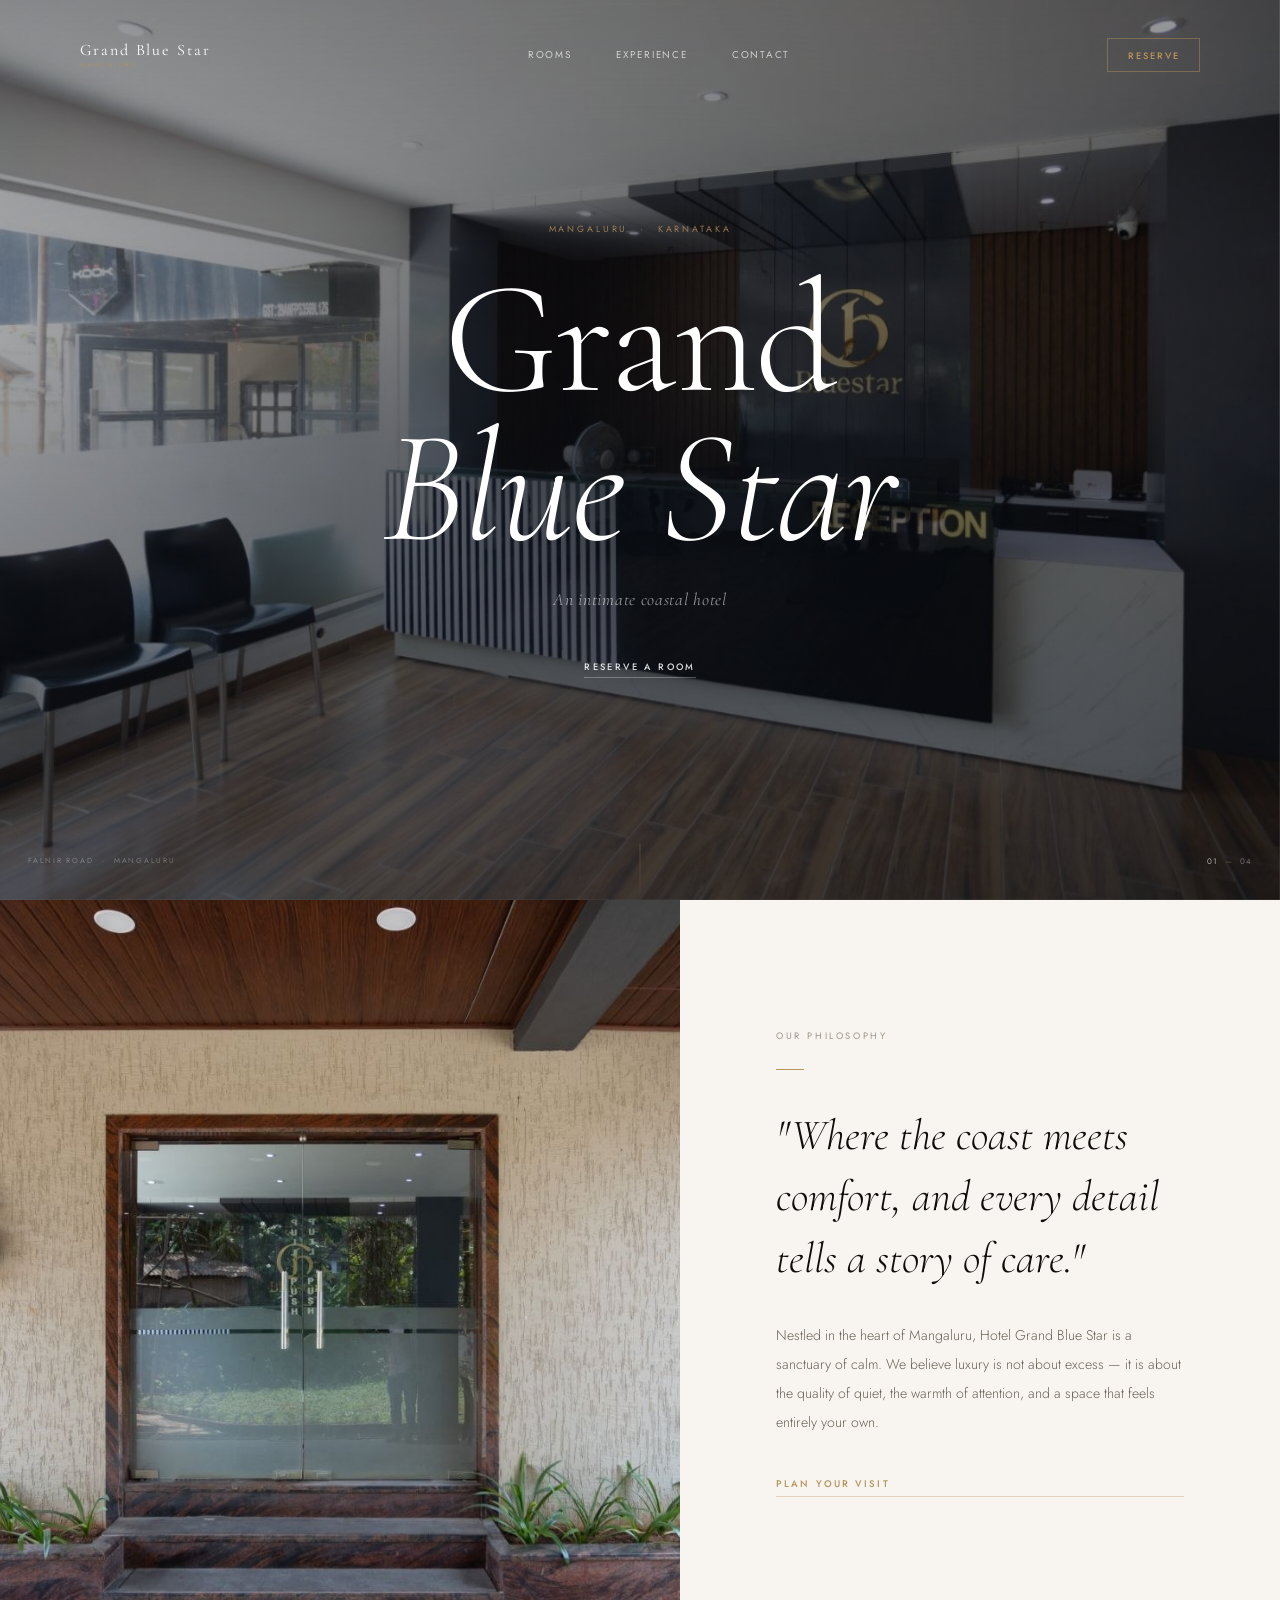
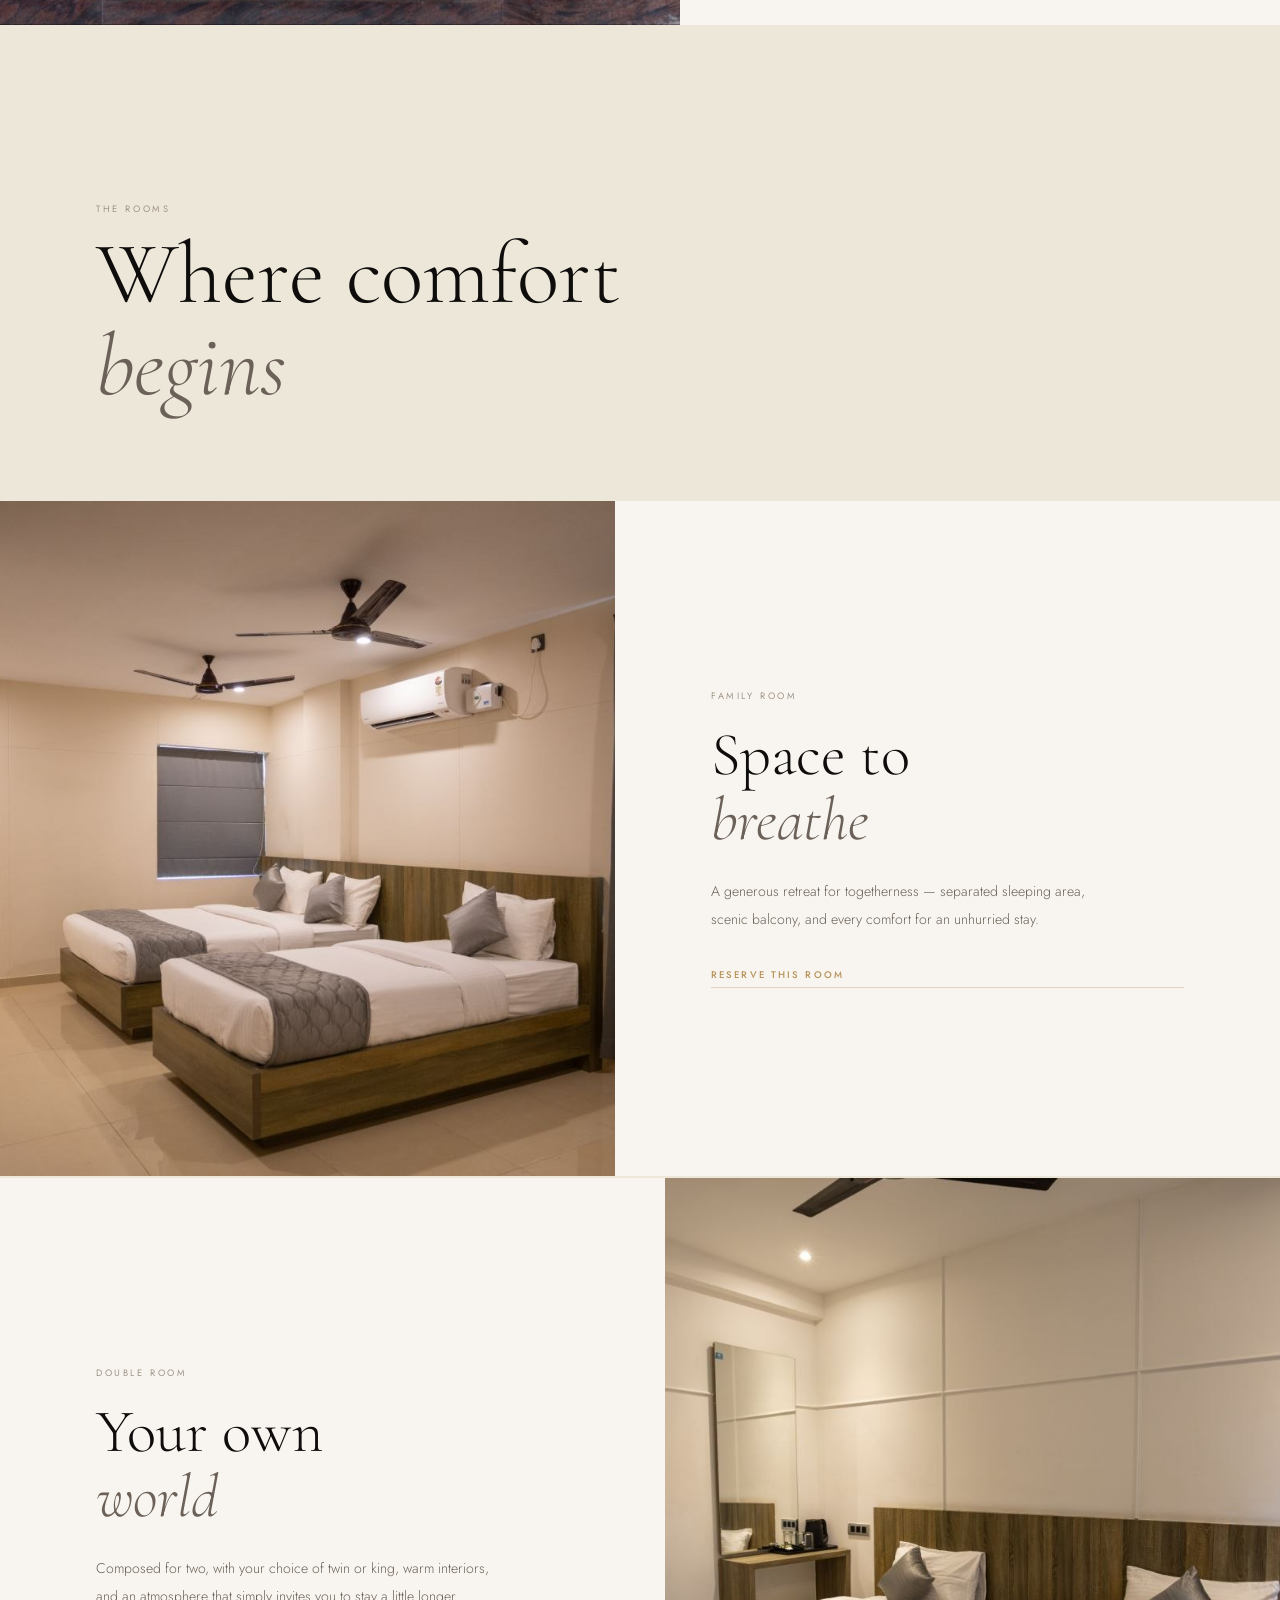
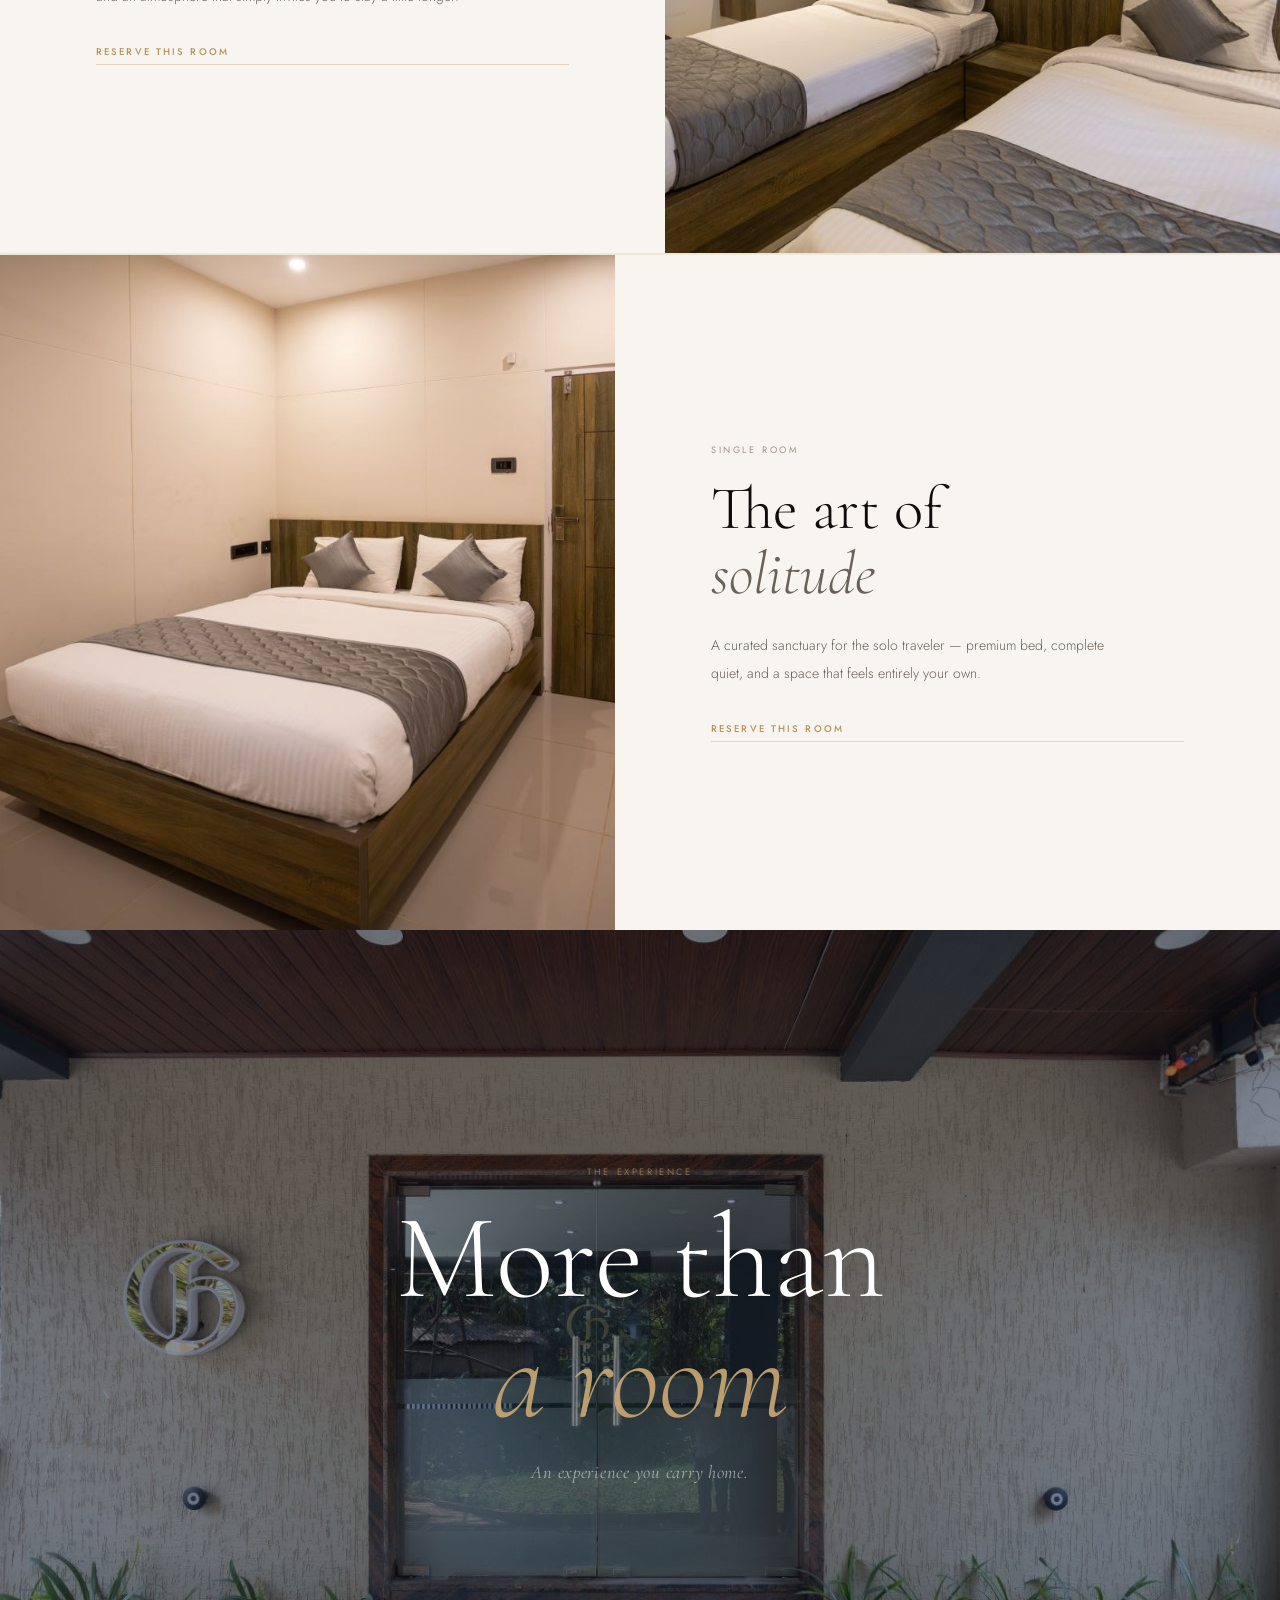
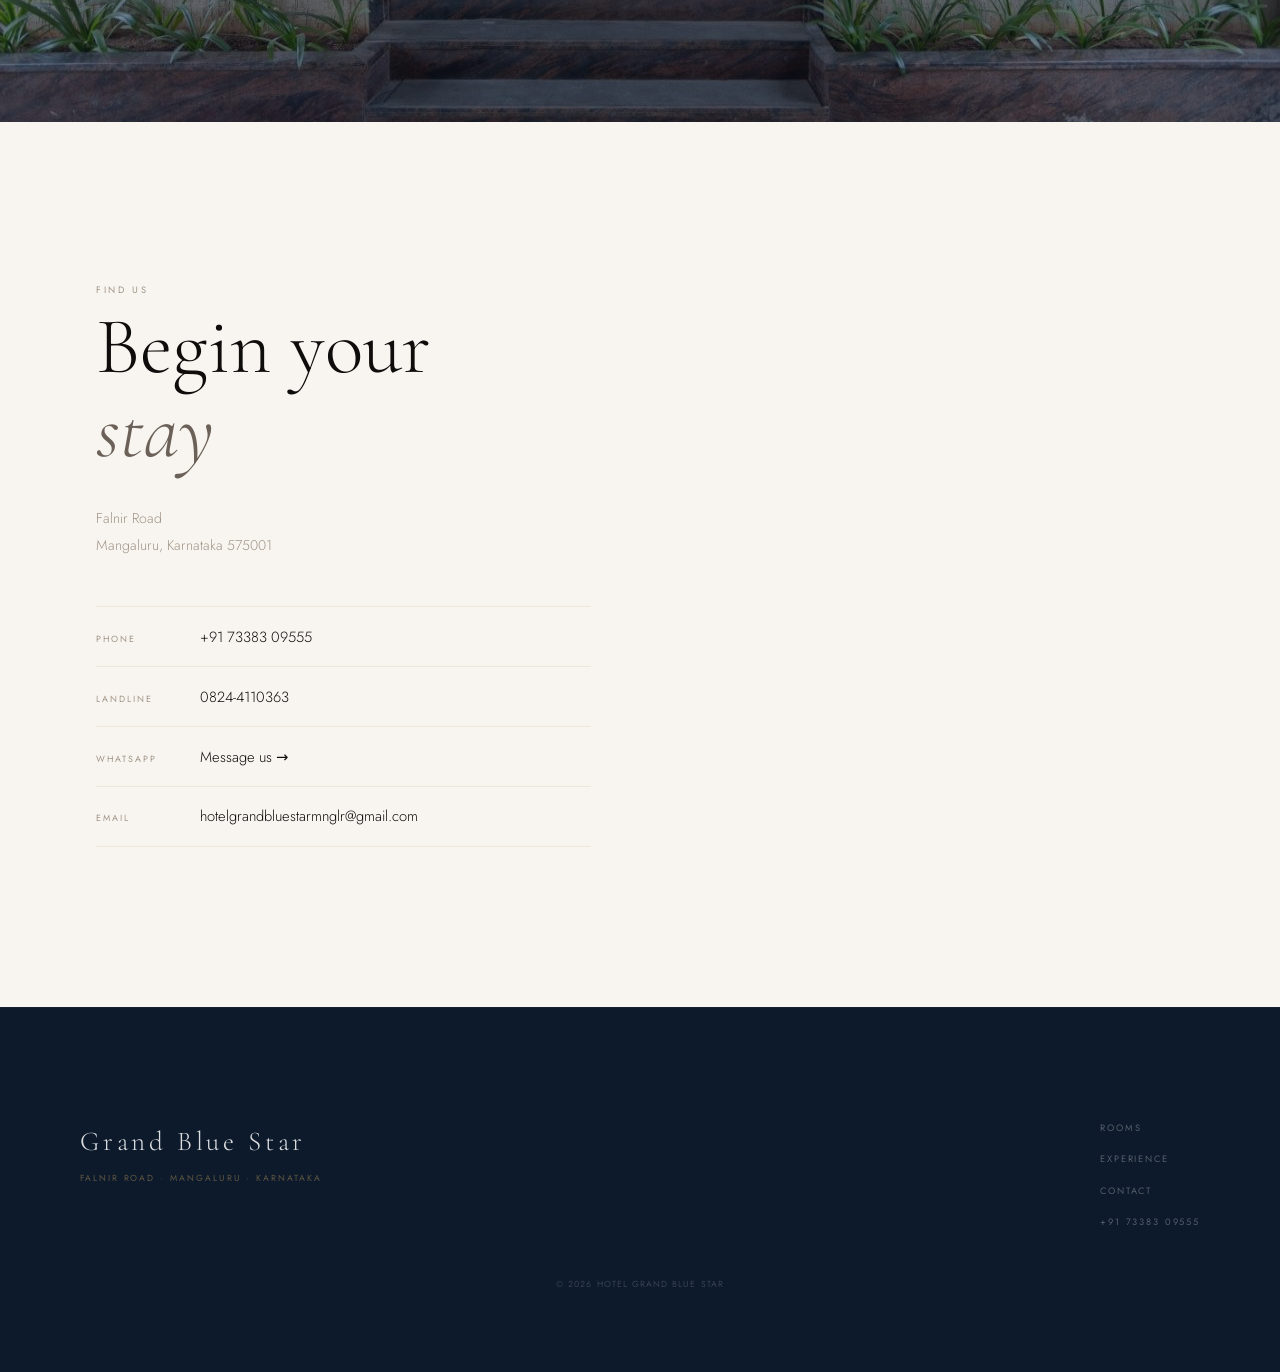
==== index.html @ 0dae2e29 "Launch: Hotel Grand Blue Star luxury redesign Complete mobile-first premium boutique hotel website. " ====
<!DOCTYPE html>
<html lang="en">
<head>
  <meta charset="UTF-8">
  <meta name="viewport" content="width=device-width, initial-scale=1.0">
  <title>Hotel Grand Blue Star — Mangaluru</title>
  <meta name="description" content="An intimate boutique hotel on Falnir Road, Mangaluru. Premium rooms, warm hospitality, and a calm coastal atmosphere.">
  <meta name="theme-color" content="#0D1B2A">

  <link rel="preconnect" href="https://fonts.googleapis.com">
  <link rel="preconnect" href="https://fonts.gstatic.com" crossorigin>
  <link href="https://fonts.googleapis.com/css2?family=Cormorant+Garamond:ital,wght@0,300;0,400;1,300;1,400&family=Jost:wght@300;400;500&display=swap" rel="stylesheet">

  <link rel="icon" href="data:image/svg+xml,<svg xmlns='http://www.w3.org/2000/svg' viewBox='0 0 100 100'><rect width='100' height='100' rx='14' fill='%230D1B2A'/><text y='73' x='17' fill='%23B8935A' font-family='Georgia,serif' font-size='70' font-weight='300'>G</text></svg>">

  <script type="application/ld+json">
  {"@context":"https://schema.org","@type":"Hotel","name":"Hotel Grand Blue Star","description":"An intimate boutique hotel in Mangaluru offering premium rooms and warm coastal hospitality.","address":{"@type":"PostalAddress","streetAddress":"Falnir Road","addressLocality":"Mangaluru","addressRegion":"Karnataka","postalCode":"575001","addressCountry":"IN"},"telephone":"+91 73383 09555","email":"hotelgrandbluestarmnglr@gmail.com","starRating":{"@type":"Rating","ratingValue":"5"}}
  </script>

  <link rel="stylesheet" href="styles.css">
</head>

<body>

  <!-- ─── NAVIGATION ─── -->
  <header class="nav" id="nav">
    <div class="nav-wrap">
      <a href="#" class="nav-brand">
        <span class="nav-name">Grand Blue Star</span>
        <span class="nav-location">Mangaluru</span>
      </a>

      <nav class="nav-links" aria-label="Site navigation">
        <a href="#rooms">Rooms</a>
        <a href="#experience">Experience</a>
        <a href="#contact">Contact</a>
      </nav>

      <a href="tel:+917338309555" class="nav-reserve">Reserve</a>
    </div>
  </header>


  <!-- ─── HERO ─── -->
  <section class="hero" id="hero" aria-label="Hotel Grand Blue Star — Mangaluru">

    <!-- Crossfading images -->
    <div class="hero-canvas" aria-hidden="true">
      <img class="hslide hslide--active" src="images/Hotel_Grand_Blue_Star.jpg"
           alt="" fetchpriority="high">
      <img class="hslide" src="images/photo_2026-04-14_21-41-41.jpg" alt="">
      <img class="hslide" src="images/photo_2026-04-14_21-42-18.jpg" alt="">
      <img class="hslide" src="images/photo_2026-04-14_21-43-16.jpg" alt="">
      <div class="hero-veil"></div>
    </div>

    <!-- Centered content -->
    <div class="hero-body">
      <p class="hero-place">Mangaluru &nbsp;·&nbsp; Karnataka</p>
      <h1 class="hero-title">Grand<br><em>Blue Star</em></h1>
      <p class="hero-line">An intimate coastal hotel</p>
      <a href="tel:+917338309555" class="text-link hero-cta">Reserve a Room</a>
    </div>

    <!-- Slide counter + location caption -->
    <div class="hero-foot" aria-hidden="true">
      <span class="hero-address">Falnir Road &nbsp;·&nbsp; Mangaluru</span>
      <div class="hero-count">
        <span class="hero-count-n">01</span>
        <span class="hero-count-sep">—</span>
        <span class="hero-count-total">04</span>
      </div>
    </div>

    <!-- Scroll thread -->
    <div class="hero-thread" aria-hidden="true"></div>

  </section>


  <!-- ─── STORY ─── -->
  <section class="story" id="story" aria-label="Our philosophy">
    <div class="story-wrap">

      <figure class="story-visual">
        <img src="images/photo_2026-04-14_21-42-31.jpg"
             alt="Interior of Hotel Grand Blue Star, Mangaluru"
             loading="lazy">
      </figure>

      <div class="story-text reveal">
        <span class="label">Our Philosophy</span>
        <div class="gold-thread"></div>
        <blockquote class="story-quote">
          "Where the coast meets comfort, and every detail tells a story of care."
        </blockquote>
        <p class="story-body">
          Nestled in the heart of Mangaluru, Hotel Grand Blue Star is a sanctuary of calm. We believe luxury is not about excess — it is about the quality of quiet, the warmth of attention, and a space that feels entirely your own.
        </p>
        <a href="#contact" class="text-link">Plan your visit</a>
      </div>

    </div>
  </section>


  <!-- ─── ROOMS ─── -->
  <section class="rooms" id="rooms" aria-label="Our rooms">

    <header class="rooms-header reveal">
      <span class="label">The Rooms</span>
      <h2 class="rooms-title">Where comfort<br><em>begins</em></h2>
    </header>

    <!-- Family Room -->
    <div class="room">
      <figure class="room-visual">
        <img src="images/photo_2026-04-14_21-41-41.jpg"
             alt="Family Room — Hotel Grand Blue Star"
             loading="lazy">
      </figure>
      <div class="room-text reveal">
        <span class="label">Family Room</span>
        <h3 class="room-title">Space to<br><em>breathe</em></h3>
        <p class="room-body">A generous retreat for togetherness — separated sleeping area, scenic balcony, and every comfort for an unhurried stay.</p>
        <a href="tel:+917338309555" class="text-link">Reserve this room</a>
      </div>
    </div>

    <!-- Double Room -->
    <div class="room room--flip">
      <figure class="room-visual">
        <img src="images/photo_2026-04-14_21-42-18.jpg"
             alt="Double Room — Hotel Grand Blue Star"
             loading="lazy">
      </figure>
      <div class="room-text reveal">
        <span class="label">Double Room</span>
        <h3 class="room-title">Your own<br><em>world</em></h3>
        <p class="room-body">Composed for two, with your choice of twin or king, warm interiors, and an atmosphere that simply invites you to stay a little longer.</p>
        <a href="tel:+917338309555" class="text-link">Reserve this room</a>
      </div>
    </div>

    <!-- Single Room -->
    <div class="room">
      <figure class="room-visual">
        <img src="images/photo_2026-04-14_21-43-16.jpg"
             alt="Single Room — Hotel Grand Blue Star"
             loading="lazy">
      </figure>
      <div class="room-text reveal">
        <span class="label">Single Room</span>
        <h3 class="room-title">The art of<br><em>solitude</em></h3>
        <p class="room-body">A curated sanctuary for the solo traveler — premium bed, complete quiet, and a space that feels entirely your own.</p>
        <a href="tel:+917338309555" class="text-link">Reserve this room</a>
      </div>
    </div>

  </section>


  <!-- ─── EXPERIENCE ─── -->
  <section class="exp" id="experience" aria-label="The hotel experience">

    <div class="exp-media" aria-hidden="true">
      <video autoplay muted loop playsinline
             poster="images/photo_2026-04-14_21-42-31.jpg">
        <source src="videos/reel-1.mp4" type="video/mp4">
      </video>
      <div class="exp-veil"></div>
    </div>

    <div class="exp-body reveal">
      <span class="label" style="color:rgba(184,147,90,.65)">The Experience</span>
      <h2 class="exp-title">More than<br><em>a room</em></h2>
      <p class="exp-line">An experience you carry home.</p>
    </div>

  </section>


  <!-- ─── CONTACT ─── -->
  <section class="contact" id="contact" aria-label="Contact and location">
    <div class="contact-wrap">

      <div class="contact-info reveal">
        <span class="label">Find Us</span>
        <h2 class="contact-title">Begin your<br><em>stay</em></h2>

        <address class="contact-address">
          Falnir Road<br>
          Mangaluru, Karnataka 575001
        </address>

        <dl class="contact-list">
          <div class="contact-row">
            <dt>Phone</dt>
            <dd><a href="tel:+917338309555">+91 73383 09555</a></dd>
          </div>
          <div class="contact-row">
            <dt>Landline</dt>
            <dd><a href="tel:08244110363">0824-4110363</a></dd>
          </div>
          <div class="contact-row">
            <dt>WhatsApp</dt>
            <dd><a href="https://wa.me/917338309555" target="_blank" rel="noopener">Message us &rarr;</a></dd>
          </div>
          <div class="contact-row">
            <dt>Email</dt>
            <dd><a href="mailto:hotelgrandbluestarmnglr@gmail.com">hotelgrandbluestarmnglr<wbr>@gmail.com</a></dd>
          </div>
        </dl>
      </div>

      <div class="contact-map">
        <iframe
          src="https://www.google.com/maps/embed?pb=!1m18!1m12!1m3!1d4841.753396598341!2d74.8436405750746!3d12.868484687437522!2m3!1f0!2f0!3f0!3m2!1i1024!2i768!4f13.1!3m3!1m2!1s0x3ba35b990c9e2a49%3A0x99ffa05e10da80b7!2sHOTEL%20GRAND%20BLUE%20STAR%20MANGALORE!5e1!3m2!1sen!2sin!4v1776251710278!5m2!1sen!2sin"
          width="100%" height="100%"
          style="border:0;" allowfullscreen="" loading="lazy"
          referrerpolicy="no-referrer-when-downgrade"
          title="Hotel Grand Blue Star, Falnir Road, Mangaluru">
        </iframe>
      </div>

    </div>
  </section>


  <!-- ─── FOOTER ─── -->
  <footer class="footer">
    <div class="footer-wrap">
      <div class="footer-brand">
        <span class="footer-name">Grand Blue Star</span>
        <span class="footer-sub">Falnir Road · Mangaluru · Karnataka</span>
      </div>
      <nav class="footer-nav" aria-label="Footer links">
        <a href="#rooms">Rooms</a>
        <a href="#experience">Experience</a>
        <a href="#contact">Contact</a>
        <a href="tel:+917338309555">+91 73383 09555</a>
      </nav>
      <p class="footer-copy">&copy; 2026 Hotel Grand Blue Star</p>
    </div>
  </footer>


  <script>
    /* ── Hero crossfade ── */
    const slides    = Array.from(document.querySelectorAll('.hslide'));
    const counter   = document.querySelector('.hero-count-n');
    let   idx       = 0;

    if (slides.length > 1) {
      setInterval(() => {
        slides[idx].classList.remove('hslide--active');
        idx = (idx + 1) % slides.length;
        slides[idx].classList.add('hslide--active');
        if (counter) counter.textContent = String(idx + 1).padStart(2, '0');
      }, 6000);
    }

    /* ── Nav — transparent over hero, solid after ── */
    const nav  = document.getElementById('nav');
    const hero = document.getElementById('hero');
    function checkNav() {
      const past = hero.getBoundingClientRect().bottom < 72;
      nav.classList.toggle('nav--solid', past);
    }
    window.addEventListener('scroll', checkNav, { passive: true });
    checkNav();

    /* ── Scroll reveal ── */
    const io = new IntersectionObserver(entries => {
      entries.forEach(e => {
        if (e.isIntersecting) { e.target.classList.add('revealed'); io.unobserve(e.target); }
      });
    }, { rootMargin: '0px 0px -10% 0px', threshold: 0.08 });
    document.querySelectorAll('.reveal').forEach(el => io.observe(el));

    /* ── Reduced motion ── */
    if (window.matchMedia('(prefers-reduced-motion: reduce)').matches) {
      document.querySelectorAll('.reveal').forEach(el => el.classList.add('revealed'));
      document.querySelectorAll('.hslide').forEach(el => el.style.transition = 'none');
    }
  </script>

</body>
</html>
---- styles.css ----
/* ═══════════════════════════════════════════════════════════════
   HOTEL GRAND BLUE STAR  —  v2 Complete Redesign
   Mobile-First · Editorial · Premium · Minimal
   ═══════════════════════════════════════════════════════════════ */

/* ── TOKENS ─────────────────────────────────────────────────── */
:root {
  --ink:    #0E0D0C;      /* primary text — near black */
  --paper:  #F8F5F0;      /* main background — warm white */
  --linen:  #EDE7DA;      /* section alternation */
  --gold:   #B8935A;      /* accent — sophisticated, muted */
  --stone:  #6B6158;      /* secondary text */
  --fog:    #A09488;      /* tertiary / captions */
  --dark:   #0C1A2B;      /* dark sections / footer */

  --serif:  'Cormorant Garamond', Georgia, serif;
  --sans:   'Jost', system-ui, sans-serif;

  --spring: cubic-bezier(0.16, 1, 0.3, 1);
  --smooth: cubic-bezier(0.25, 0.46, 0.45, 0.94);
}

/* ── RESET ──────────────────────────────────────────────────── */
*, *::before, *::after { margin: 0; padding: 0; box-sizing: border-box; }

html {
  scroll-behavior: smooth;
  font-size: 16px;
  -webkit-text-size-adjust: 100%;
  overflow-x: hidden;
}

body {
  font-family: var(--sans);
  background: var(--paper);
  color: var(--ink);
  line-height: 1.65;
  -webkit-font-smoothing: antialiased;
  -moz-osx-font-smoothing: grayscale;
  overflow-x: hidden;
}

img { display: block; max-width: 100%; object-fit: cover; }
a   { text-decoration: none; color: inherit; cursor: pointer; }

/* ── GLOBAL TYPOGRAPHY ──────────────────────────────────────── */

/* Eyebrow / label */
.label {
  font-family: var(--sans);
  font-size: 0.58rem;
  font-weight: 400;
  letter-spacing: 0.28em;
  text-transform: uppercase;
  color: var(--fog);
  display: block;
}

/* Text link — the ONE button style */
.text-link {
  display: inline-block;
  font-family: var(--sans);
  font-size: 0.6rem;
  font-weight: 500;
  letter-spacing: 0.22em;
  text-transform: uppercase;
  color: var(--gold);
  border-bottom: 1px solid rgba(184,147,90,0.35);
  padding-bottom: 0.2rem;
  transition: letter-spacing 0.35s var(--smooth), border-color 0.3s;
}
.text-link:hover {
  letter-spacing: 0.3em;
  border-color: var(--gold);
  color: var(--gold);
}

/* Gold thread divider */
.gold-thread {
  width: 28px;
  height: 1px;
  background: var(--gold);
  margin: 1.6rem 0 2.2rem;
}

/* ── NAVIGATION ─────────────────────────────────────────────── */
.nav {
  position: fixed;
  top: 0; left: 0; right: 0;
  z-index: 200;
  padding: 1.5rem 1.75rem;
  transition: background 0.55s var(--smooth),
              padding    0.55s var(--smooth),
              box-shadow 0.55s;
}

.nav-wrap {
  max-width: 1500px;
  margin: 0 auto;
  display: flex;
  align-items: center;
  justify-content: space-between;
  gap: 1.5rem;
}

/* Logo */
.nav-brand {
  display: flex;
  flex-direction: column;
  line-height: 1;
  gap: 0.22rem;
}

.nav-name {
  font-family: var(--serif);
  font-size: 1rem;
  font-weight: 400;
  letter-spacing: 0.12em;
  color: #fff;
  transition: color 0.5s;
}

.nav-location {
  font-family: var(--sans);
  font-size: 0.42rem;
  letter-spacing: 0.32em;
  text-transform: uppercase;
  color: rgba(184,147,90,0.65);
  display: none;
}

/* Desktop links */
.nav-links {
  display: none;
  gap: 2.75rem;
  align-items: center;
}

.nav-links a {
  font-family: var(--sans);
  font-size: 0.62rem;
  letter-spacing: 0.18em;
  text-transform: uppercase;
  color: rgba(255,255,255,0.68);
  transition: color 0.3s;
}
.nav-links a:hover { color: var(--gold); }

/* Reserve button */
.nav-reserve {
  font-family: var(--sans);
  font-size: 0.58rem;
  font-weight: 500;
  letter-spacing: 0.22em;
  text-transform: uppercase;
  color: var(--gold);
  border: 1px solid rgba(184,147,90,0.45);
  padding: 0.52rem 1.2rem;
  transition: background 0.3s, border-color 0.3s, color 0.3s;
  white-space: nowrap;
  flex-shrink: 0;
}
.nav-reserve:hover {
  background: var(--gold);
  border-color: var(--gold);
  color: var(--dark);
}

/* ── Scrolled state ── */
.nav--solid {
  background: rgba(248, 245, 240, 0.97);
  backdrop-filter: blur(22px);
  -webkit-backdrop-filter: blur(22px);
  padding: 0.95rem 1.75rem;
  box-shadow: 0 1px 0 rgba(0,0,0,0.06);
}
.nav--solid .nav-name     { color: var(--ink); }
.nav--solid .nav-location { display: block; }
.nav--solid .nav-links a  { color: var(--stone); }
.nav--solid .nav-links a:hover { color: var(--gold); }

/* ── HERO ───────────────────────────────────────────────────── */
.hero {
  position: relative;
  height: 100svh;
  min-height: 640px;
  overflow: hidden;
  display: flex;
  align-items: center;
  justify-content: center;
}

/* Image canvas */
.hero-canvas {
  position: absolute;
  inset: 0;
  z-index: 0;
}

.hslide {
  position: absolute;
  inset: 0;
  width: 100%;
  height: 100%;
  object-fit: cover;
  object-position: center;
  opacity: 0;
  transition: opacity 2.2s ease;
  will-change: opacity;
}

.hslide--active { opacity: 1; }

/* Gradient veil — darkens center for readability */
.hero-veil {
  position: absolute;
  inset: 0;
  background:
    radial-gradient(ellipse at 50% 52%,
      rgba(10, 14, 20, 0.72) 0%,
      rgba(10, 14, 20, 0.38) 52%,
      rgba(10, 14, 20, 0.18) 100%),
    linear-gradient(
      to bottom,
      rgba(10, 14, 20, 0.28) 0%,
      rgba(10, 14, 20, 0.10) 35%,
      rgba(10, 14, 20, 0.55) 100%
    );
}

/* Hero content — center */
.hero-body {
  position: relative;
  z-index: 1;
  text-align: center;
  padding: 0 1.75rem;
  display: flex;
  flex-direction: column;
  align-items: center;
  gap: 0;
  animation: heroIn 1.3s var(--spring) 0.15s both;
}

@keyframes heroIn {
  from { opacity: 0; transform: translateY(22px); }
  to   { opacity: 1; transform: translateY(0); }
}

.hero-place {
  font-family: var(--sans);
  font-size: 0.56rem;
  letter-spacing: 0.32em;
  text-transform: uppercase;
  color: rgba(184,147,90,0.8);
  margin-bottom: 1.75rem;
}

.hero-title {
  font-family: var(--serif);
  font-size: clamp(4.5rem, 18vw, 10rem);
  font-weight: 300;
  color: #fff;
  line-height: 0.93;
  letter-spacing: -0.01em;
  margin-bottom: 1.4rem;
}

.hero-title em {
  font-style: italic;
  display: block;
}

.hero-line {
  font-family: var(--serif);
  font-style: italic;
  font-size: clamp(0.9rem, 2.4vw, 1.1rem);
  color: rgba(255,255,255,0.55);
  letter-spacing: 0.04em;
  margin-bottom: 2.8rem;
}

.hero-cta {
  color: rgba(255,255,255,0.85);
  border-bottom-color: rgba(255,255,255,0.28);
  font-size: 0.58rem;
  letter-spacing: 0.26em;
}
.hero-cta:hover {
  color: #fff;
  letter-spacing: 0.32em;
  border-bottom-color: rgba(255,255,255,0.7);
}

/* Hero footer: address + counter */
.hero-foot {
  position: absolute;
  bottom: 2rem;
  left: 0; right: 0;
  z-index: 1;
  display: flex;
  align-items: center;
  justify-content: space-between;
  padding: 0 1.75rem;
}

.hero-address {
  font-family: var(--sans);
  font-size: 0.46rem;
  letter-spacing: 0.26em;
  text-transform: uppercase;
  color: rgba(255,255,255,0.3);
}

.hero-count {
  display: flex;
  align-items: center;
  gap: 0.45rem;
  font-family: var(--sans);
  font-size: 0.5rem;
  letter-spacing: 0.12em;
  color: rgba(255,255,255,0.35);
}

.hero-count-n   { color: rgba(255,255,255,0.65); }
.hero-count-sep { color: rgba(184,147,90,0.5); }

/* Scroll thread — animated vertical line */
.hero-thread {
  position: absolute;
  bottom: 0;
  left: 50%;
  transform: translateX(-50%);
  z-index: 1;
  width: 1px;
  height: 56px;
  overflow: hidden;
}

.hero-thread::after {
  content: '';
  position: absolute;
  top: 0; left: 0;
  width: 100%;
  height: 100%;
  background: linear-gradient(to bottom, rgba(184,147,90,0.7), transparent);
  animation: threadDrip 2.5s ease-in-out infinite;
}

@keyframes threadDrip {
  0%   { clip-path: inset(0 0 100% 0); }
  45%  { clip-path: inset(0 0 0   0); }
  55%  { clip-path: inset(0 0 0   0); }
  100% { clip-path: inset(100% 0 0 0); }
}

/* ── STORY ──────────────────────────────────────────────────── */
.story {
  background: var(--paper);
  overflow: hidden;
}

.story-wrap {
  display: flex;
  flex-direction: column;
}

.story-visual {
  width: 100%;
  aspect-ratio: 4 / 3;
  overflow: hidden;
  flex-shrink: 0;
}

.story-visual img {
  width: 100%;
  height: 100%;
  object-position: center 30%;
}

.story-text {
  padding: 5rem 1.75rem 7rem;
  max-width: 600px;
}

.story-quote {
  font-family: var(--serif);
  font-style: italic;
  font-size: clamp(1.65rem, 5.5vw, 2.7rem);
  font-weight: 300;
  color: var(--ink);
  line-height: 1.42;
  margin-bottom: 2rem;
}

.story-body {
  font-family: var(--sans);
  font-size: 0.88rem;
  font-weight: 300;
  color: var(--stone);
  line-height: 2.05;
  margin-bottom: 2.5rem;
  max-width: 440px;
}

/* ── ROOMS ──────────────────────────────────────────────────── */
.rooms {
  background: var(--linen);
}

.rooms-header {
  padding: 8rem 1.75rem 4.5rem;
}

.rooms-title {
  font-family: var(--serif);
  font-size: clamp(3rem, 8vw, 5.5rem);
  font-weight: 300;
  color: var(--ink);
  line-height: 1.05;
  margin-top: 0.75rem;
}
.rooms-title em {
  font-style: italic;
  color: var(--stone);
}

/* Individual room panel */
.room {
  display: flex;
  flex-direction: column;
  background: var(--paper);
}

.room + .room {
  margin-top: 2px;
}

.room-visual {
  width: 100%;
  overflow: hidden;
  flex-shrink: 0;
}

.room-visual img {
  width: 100%;
  aspect-ratio: 4 / 3;
  transition: transform 1.4s var(--spring);
}

.room:hover .room-visual img {
  transform: scale(1.03);
}

.room-text {
  padding: 3.5rem 1.75rem 5rem;
}

.room-text .label {
  margin-bottom: 0.75rem;
}

.room-title {
  font-family: var(--serif);
  font-size: clamp(2.2rem, 7vw, 3.8rem);
  font-weight: 300;
  color: var(--ink);
  line-height: 1.08;
  margin-top: 0.4rem;
  margin-bottom: 1.5rem;
}
.room-title em {
  font-style: italic;
  color: var(--stone);
}

.room-body {
  font-family: var(--sans);
  font-size: 0.88rem;
  font-weight: 300;
  color: var(--stone);
  line-height: 2;
  max-width: 400px;
  margin-bottom: 2.2rem;
}

/* ── EXPERIENCE ─────────────────────────────────────────────── */
.exp {
  position: relative;
  height: 85svh;
  min-height: 500px;
  overflow: hidden;
  display: flex;
  align-items: center;
  justify-content: center;
}

.exp-media {
  position: absolute;
  inset: 0;
  z-index: 0;
}

.exp-media video {
  width: 100%;
  height: 100%;
  object-fit: cover;
}

.exp-veil {
  position: absolute;
  inset: 0;
  background: rgba(10,18,30,0.48);
}

.exp-body {
  position: relative;
  z-index: 1;
  text-align: center;
  padding: 0 2rem;
}

.exp-body .label { margin-bottom: 1.2rem; }

.exp-title {
  font-family: var(--serif);
  font-size: clamp(3.5rem, 10.5vw, 7.5rem);
  font-weight: 300;
  color: #fff;
  line-height: 1.0;
  margin-bottom: 1.2rem;
}
.exp-title em {
  font-style: italic;
  color: rgba(204,168,116,0.9);
}

.exp-line {
  font-family: var(--serif);
  font-style: italic;
  font-size: clamp(0.9rem, 2.5vw, 1.15rem);
  color: rgba(255,255,255,0.52);
  letter-spacing: 0.04em;
}

/* ── CONTACT ────────────────────────────────────────────────── */
.contact {
  background: var(--paper);
}

.contact-wrap {
  display: flex;
  flex-direction: column;
}

.contact-info {
  padding: 7rem 1.75rem 4rem;
}

.contact-title {
  font-family: var(--serif);
  font-size: clamp(2.8rem, 8vw, 5rem);
  font-weight: 300;
  color: var(--ink);
  line-height: 1.05;
  margin-top: 0.5rem;
  margin-bottom: 2rem;
}
.contact-title em {
  font-style: italic;
  color: var(--stone);
}

.contact-address {
  font-style: normal;
  font-family: var(--sans);
  font-size: 0.88rem;
  font-weight: 300;
  color: var(--fog);
  line-height: 1.9;
  margin-bottom: 3rem;
}

/* Contact list — pure typography */
.contact-list {
  list-style: none;
  border-top: 1px solid rgba(184,147,90,0.15);
}

.contact-row {
  display: grid;
  grid-template-columns: 5.5rem 1fr;
  align-items: baseline;
  gap: 1rem;
  padding: 1.15rem 0;
  border-bottom: 1px solid rgba(184,147,90,0.15);
}

.contact-row dt {
  font-family: var(--sans);
  font-size: 0.56rem;
  letter-spacing: 0.22em;
  text-transform: uppercase;
  color: var(--fog);
  font-weight: 400;
}

.contact-row dd {
  font-family: var(--sans);
  font-size: 0.92rem;
  font-weight: 300;
  color: var(--ink);
  line-height: 1.5;
}

.contact-row dd a {
  transition: color 0.3s;
}
.contact-row dd a:hover { color: var(--gold); }

/* Map */
.contact-map {
  width: 100%;
  height: 320px;
  overflow: hidden;
}

.contact-map iframe {
  display: block;
  width: 100%;
  height: 100%;
  border: none;
  filter: grayscale(18%) contrast(1.04);
}

/* ── FOOTER ─────────────────────────────────────────────────── */
.footer {
  background: var(--dark);
  padding: 5rem 1.75rem 4rem;
  border-top: 1px solid rgba(184,147,90,0.07);
}

.footer-wrap {
  max-width: 1500px;
  margin: 0 auto;
  display: flex;
  flex-direction: column;
  align-items: center;
  text-align: center;
  gap: 2.5rem;
}

.footer-name {
  display: block;
  font-family: var(--serif);
  font-size: 1.7rem;
  font-weight: 300;
  color: rgba(255,255,255,0.85);
  letter-spacing: 0.14em;
  margin-bottom: 0.4rem;
}

.footer-sub {
  display: block;
  font-family: var(--sans);
  font-size: 0.55rem;
  letter-spacing: 0.22em;
  text-transform: uppercase;
  color: rgba(184,147,90,0.5);
}

.footer-nav {
  display: flex;
  flex-wrap: wrap;
  justify-content: center;
  gap: 1.6rem 2.5rem;
}

.footer-nav a {
  font-family: var(--sans);
  font-size: 0.58rem;
  letter-spacing: 0.2em;
  text-transform: uppercase;
  color: rgba(255,255,255,0.3);
  transition: color 0.3s;
}
.footer-nav a:hover { color: var(--gold); }

.footer-copy {
  font-family: var(--sans);
  font-size: 0.55rem;
  letter-spacing: 0.12em;
  color: rgba(255,255,255,0.18);
  text-transform: uppercase;
}

/* ── SCROLL REVEAL ──────────────────────────────────────────── */
.reveal {
  opacity: 0;
  transform: translateY(26px);
  transition:
    opacity   1.1s var(--spring),
    transform 1.1s var(--spring);
}

.reveal.revealed {
  opacity: 1;
  transform: translateY(0);
}

/* ── PREFERS REDUCED MOTION ─────────────────────────────────── */
@media (prefers-reduced-motion: reduce) {
  *, *::before, *::after {
    animation-duration:  0.01ms !important;
    transition-duration: 0.01ms !important;
  }
  .reveal { opacity: 1; transform: none; }
  .hslide { transition: none; }
}


/* ════════════════════════════════════════════════════════════════
   TABLET  768px +
   ════════════════════════════════════════════════════════════════ */
@media (min-width: 768px) {

  /* Nav */
  .nav { padding: 2rem 2.5rem; }
  .nav--solid { padding: 1.1rem 2.5rem; }
  .nav-links { display: flex; }
  .nav-location { display: block; }

  /* Story — side by side */
  .story-wrap {
    flex-direction: row;
    align-items: stretch;
    min-height: 72vh;
  }

  .story-visual {
    flex: 1.3;
    aspect-ratio: unset;
    max-height: none;
  }

  .story-text {
    flex: 1;
    padding: 6rem 4rem 6rem 5rem;
    display: flex;
    flex-direction: column;
    justify-content: center;
  }

  /* Rooms — still stacked but with side padding */
  .rooms-header { padding: 9rem 4rem 5rem; }

  .room { flex-direction: row; min-height: 65vh; }
  .room--flip { flex-direction: row-reverse; }

  .room-visual {
    flex: 1.3;
    min-height: 0;
  }
  .room-visual img {
    width: 100%;
    height: 100%;
    aspect-ratio: unset;
  }

  .room-text {
    flex: 1;
    padding: 4rem 4rem;
    display: flex;
    flex-direction: column;
    justify-content: center;
  }

  /* Contact — side by side */
  .contact-wrap { flex-direction: row; align-items: stretch; }
  .contact-info { flex: 1; padding: 8rem 4rem 8rem 4rem; }
  .contact-map  { flex: 1.2; height: auto; min-height: 480px; }

  /* Footer */
  .footer-wrap {
    flex-direction: row;
    text-align: left;
    align-items: flex-start;
    justify-content: space-between;
    gap: 3rem;
    flex-wrap: wrap;
  }
  .footer-brand { flex: none; }
  .footer-nav   { flex: none; flex-direction: column; gap: 1rem; justify-content: flex-start; }
  .footer-copy  { flex: 0 0 100%; text-align: center; }
}


/* ════════════════════════════════════════════════════════════════
   DESKTOP  1024px +
   ════════════════════════════════════════════════════════════════ */
@media (min-width: 1024px) {

  /* Nav */
  .nav { padding: 2.2rem 4rem; }
  .nav--solid { padding: 1.2rem 4rem; }

  /* Hero */
  .hero-title { font-size: clamp(5rem, 13vw, 10rem); }

  /* Story */
  .story-text { padding: 7rem 5rem 7rem 5.5rem; }

  /* Rooms */
  .rooms-header { padding: 10rem 5rem 5.5rem; }
  .room { min-height: 75vh; }
  .room-text { padding: 5rem 5.5rem; }

  /* Experience */
  .exp { height: 88svh; }

  /* Contact */
  .contact-info { padding: 9rem 5rem 9rem 5rem; }

  /* Footer */
  .footer { padding: 6rem 4rem 5rem; }
}


/* ════════════════════════════════════════════════════════════════
   WIDE  1280px +
   ════════════════════════════════════════════════════════════════ */
@media (min-width: 1280px) {

  .nav        { padding: 2.4rem 5rem; }
  .nav--solid { padding: 1.3rem 5rem; }

  .story-text { padding: 8rem 6rem 8rem 6rem; }

  .rooms-header { padding: 11rem 6rem 5.5rem; }
  .room-text    { padding: 5.5rem 6rem; }

  .contact-info { padding: 10rem 6rem 10rem 6rem; }

  .footer { padding: 7rem 5rem 5rem; }
}
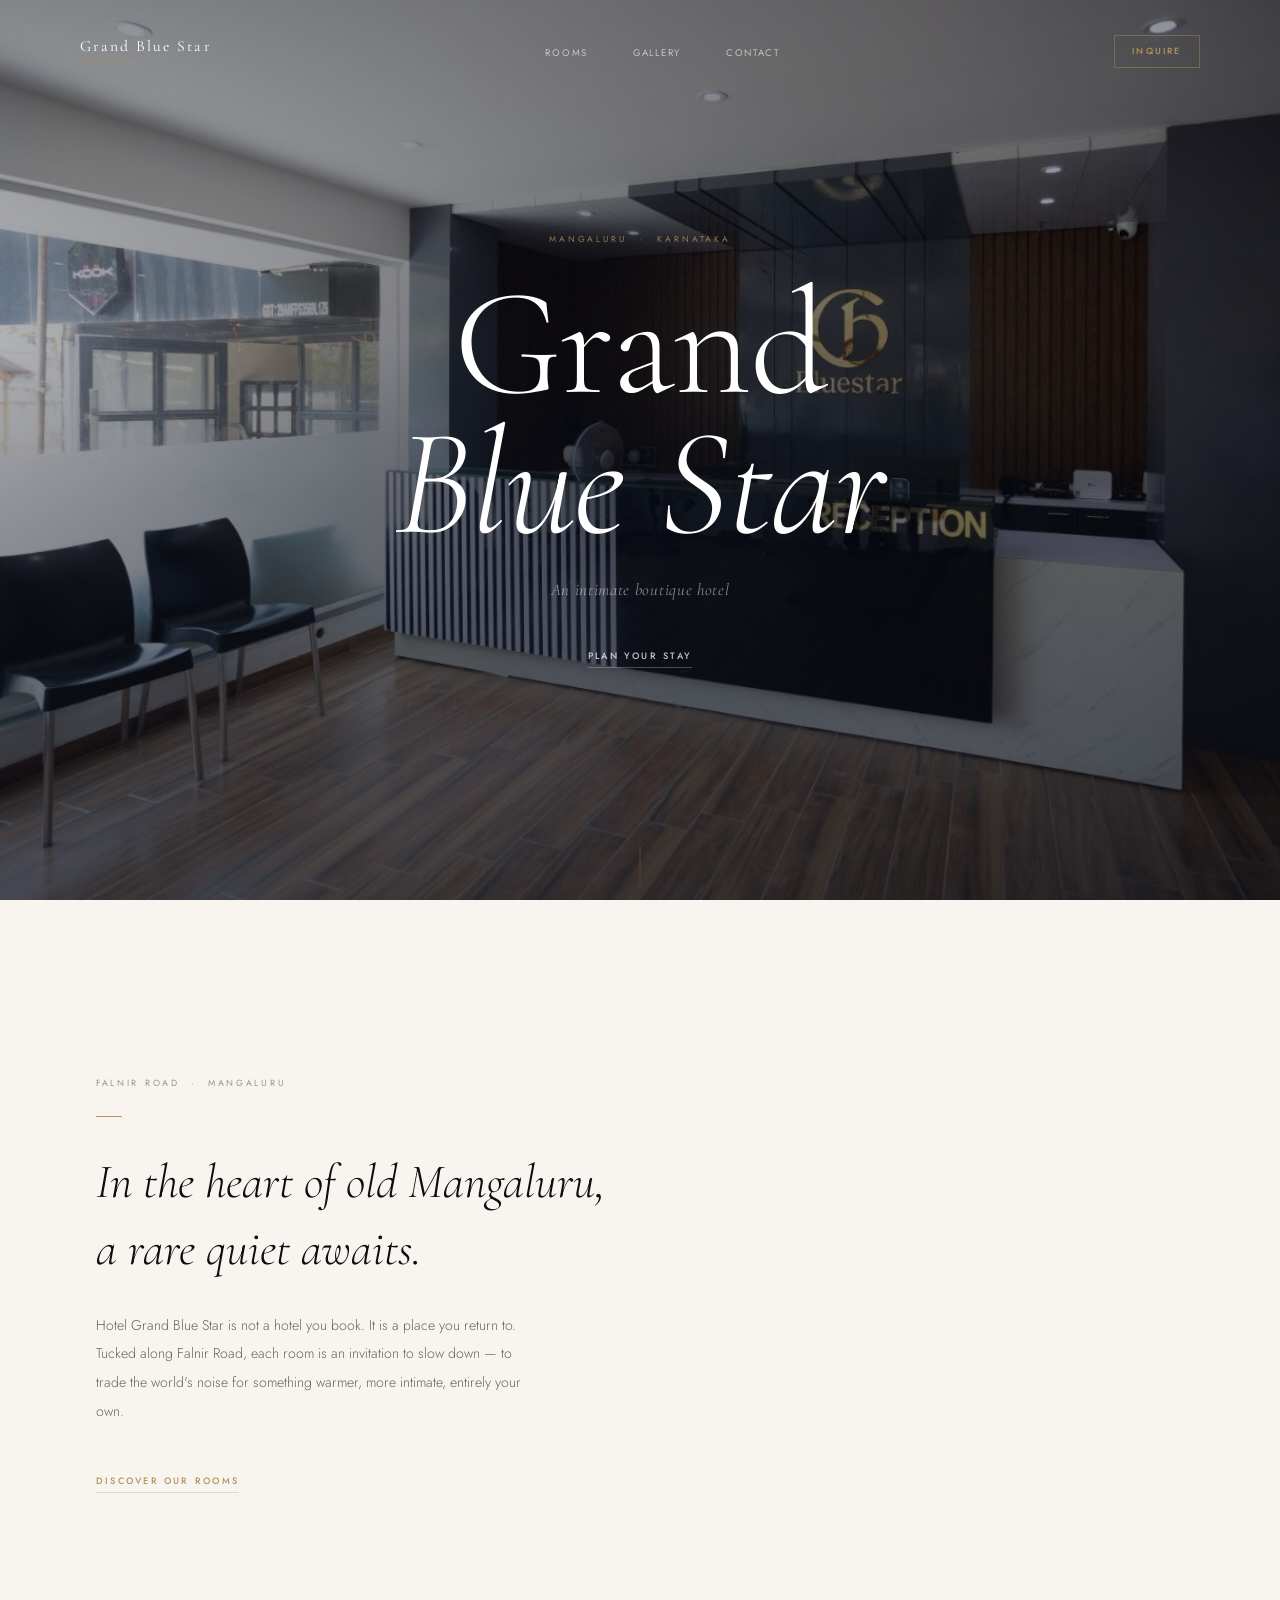
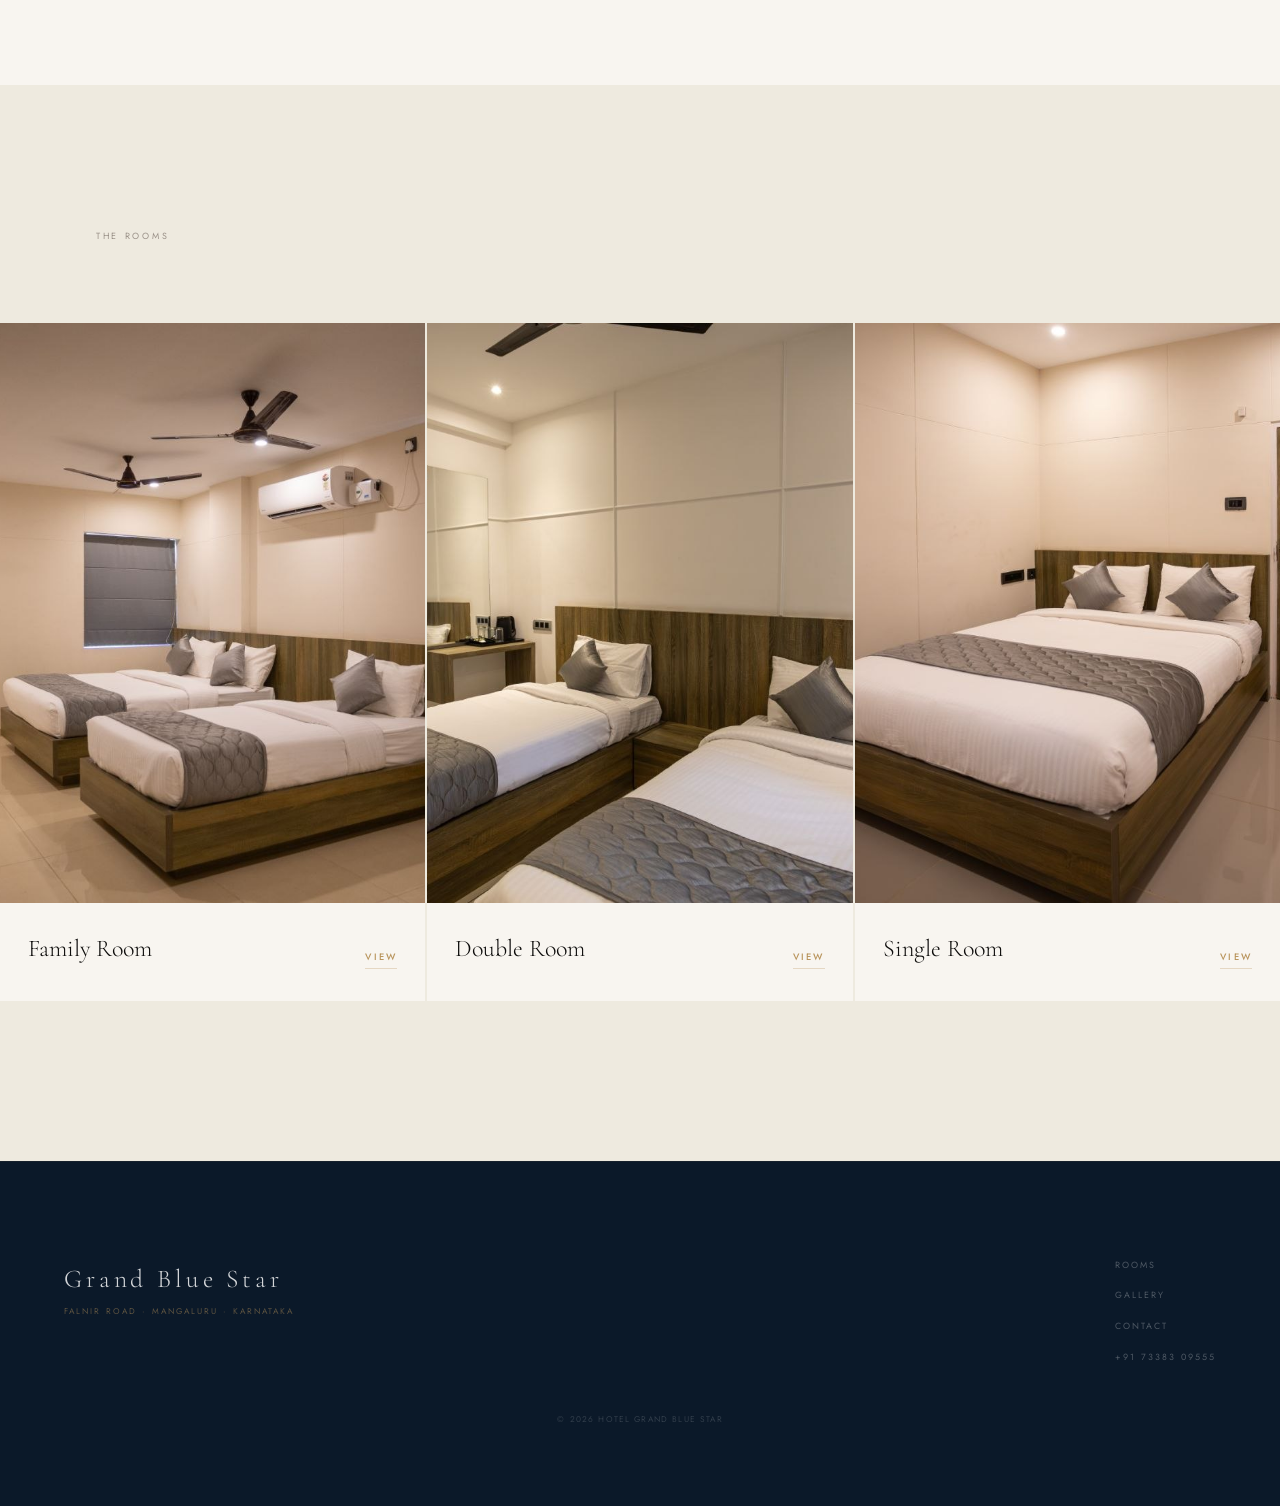
==== commit 3f428240: "Rebuild: Multi-page luxury site with WhatsApp inquiry - Video hero replaces static crossfade on home" ====
--- a/index.html
+++ b/index.html
@@ -4,224 +4,129 @@
   <meta charset="UTF-8">
   <meta name="viewport" content="width=device-width, initial-scale=1.0">
   <title>Hotel Grand Blue Star — Mangaluru</title>
-  <meta name="description" content="An intimate boutique hotel on Falnir Road, Mangaluru. Premium rooms, warm hospitality, and a calm coastal atmosphere.">
-  <meta name="theme-color" content="#0D1B2A">
-
+  <meta name="description" content="An intimate boutique hotel on Falnir Road, Mangaluru. A rare kind of quiet. A warmer kind of welcome.">
+  <meta name="theme-color" content="#0B1929">
   <link rel="preconnect" href="https://fonts.googleapis.com">
   <link rel="preconnect" href="https://fonts.gstatic.com" crossorigin>
   <link href="https://fonts.googleapis.com/css2?family=Cormorant+Garamond:ital,wght@0,300;0,400;1,300;1,400&family=Jost:wght@300;400;500&display=swap" rel="stylesheet">
-
-  <link rel="icon" href="data:image/svg+xml,<svg xmlns='http://www.w3.org/2000/svg' viewBox='0 0 100 100'><rect width='100' height='100' rx='14' fill='%230D1B2A'/><text y='73' x='17' fill='%23B8935A' font-family='Georgia,serif' font-size='70' font-weight='300'>G</text></svg>">
-
-  <script type="application/ld+json">
-  {"@context":"https://schema.org","@type":"Hotel","name":"Hotel Grand Blue Star","description":"An intimate boutique hotel in Mangaluru offering premium rooms and warm coastal hospitality.","address":{"@type":"PostalAddress","streetAddress":"Falnir Road","addressLocality":"Mangaluru","addressRegion":"Karnataka","postalCode":"575001","addressCountry":"IN"},"telephone":"+91 73383 09555","email":"hotelgrandbluestarmnglr@gmail.com","starRating":{"@type":"Rating","ratingValue":"5"}}
-  </script>
-
+  <link rel="icon" href="data:image/svg+xml,<svg xmlns='http://www.w3.org/2000/svg' viewBox='0 0 100 100'><rect width='100' height='100' rx='14' fill='%230B1929'/><text y='73' x='17' fill='%23B8935A' font-family='Georgia,serif' font-size='70' font-weight='300'>G</text></svg>">
   <link rel="stylesheet" href="styles.css">
 </head>
+<body class="is-home">
 
-<body>
-
-  <!-- ─── NAVIGATION ─── -->
+  <!-- ─── NAV ─── -->
   <header class="nav" id="nav">
     <div class="nav-wrap">
-      <a href="#" class="nav-brand">
+      <a href="index.html" class="nav-brand">
         <span class="nav-name">Grand Blue Star</span>
-        <span class="nav-location">Mangaluru</span>
+        <span class="nav-place">Mangaluru</span>
       </a>
-
-      <nav class="nav-links" aria-label="Site navigation">
-        <a href="#rooms">Rooms</a>
-        <a href="#experience">Experience</a>
-        <a href="#contact">Contact</a>
-      </nav>
-
-      <a href="tel:+917338309555" class="nav-reserve">Reserve</a>
+      <ul class="nav-desktop">
+        <li><a href="rooms.html">Rooms</a></li>
+        <li><a href="gallery.html">Gallery</a></li>
+        <li><a href="contact.html">Contact</a></li>
+      </ul>
+      <div class="nav-right">
+        <a href="contact.html" class="nav-inquire">Inquire</a>
+        <button class="nav-menu" id="nav-menu" aria-label="Open menu">
+          <span></span><span></span>
+        </button>
+      </div>
     </div>
   </header>
 
+  <!-- Mobile overlay nav -->
+  <div class="nav-overlay" id="nav-overlay" aria-hidden="true">
+    <button class="nav-overlay-close" id="nav-close">Close</button>
+    <nav class="nav-overlay-links">
+      <a href="index.html">Home</a>
+      <a href="rooms.html">Rooms</a>
+      <a href="gallery.html">Gallery</a>
+      <a href="contact.html">Contact</a>
+    </nav>
+    <div class="nav-overlay-tel"><a href="tel:+917338309555">+91 73383 09555</a></div>
+  </div>
 
-  <!-- ─── HERO ─── -->
-  <section class="hero" id="hero" aria-label="Hotel Grand Blue Star — Mangaluru">
 
-    <!-- Crossfading images -->
-    <div class="hero-canvas" aria-hidden="true">
-      <img class="hslide hslide--active" src="images/Hotel_Grand_Blue_Star.jpg"
-           alt="" fetchpriority="high">
-      <img class="hslide" src="images/photo_2026-04-14_21-41-41.jpg" alt="">
-      <img class="hslide" src="images/photo_2026-04-14_21-42-18.jpg" alt="">
-      <img class="hslide" src="images/photo_2026-04-14_21-43-16.jpg" alt="">
-      <div class="hero-veil"></div>
+  <!-- ─── HERO: Cinematic Video ─── -->
+  <section class="h-hero" id="hero" aria-label="Hotel Grand Blue Star, Mangaluru">
+    <div class="h-hero-media" aria-hidden="true">
+      <video class="h-hero-video" autoplay muted loop playsinline
+             poster="images/Hotel_Grand_Blue_Star.jpg">
+        <source src="videos/reel-2.mp4" type="video/mp4">
+      </video>
+      <div class="h-hero-veil"></div>
     </div>
 
-    <!-- Centered content -->
-    <div class="hero-body">
-      <p class="hero-place">Mangaluru &nbsp;·&nbsp; Karnataka</p>
-      <h1 class="hero-title">Grand<br><em>Blue Star</em></h1>
-      <p class="hero-line">An intimate coastal hotel</p>
-      <a href="tel:+917338309555" class="text-link hero-cta">Reserve a Room</a>
+    <div class="h-hero-body">
+      <p class="h-hero-place">Mangaluru &nbsp;·&nbsp; Karnataka</p>
+      <h1 class="h-hero-title">
+        Grand<br>
+        <em>Blue Star</em>
+      </h1>
+      <p class="h-hero-sub">An intimate boutique hotel</p>
+      <a href="contact.html" class="cta cta--light">Plan Your Stay</a>
     </div>
 
-    <!-- Slide counter + location caption -->
-    <div class="hero-foot" aria-hidden="true">
-      <span class="hero-address">Falnir Road &nbsp;·&nbsp; Mangaluru</span>
-      <div class="hero-count">
-        <span class="hero-count-n">01</span>
-        <span class="hero-count-sep">—</span>
-        <span class="hero-count-total">04</span>
-      </div>
-    </div>
-
-    <!-- Scroll thread -->
-    <div class="hero-thread" aria-hidden="true"></div>
-
+    <div class="h-hero-foot" aria-hidden="true"></div>
   </section>
 
 
-  <!-- ─── STORY ─── -->
-  <section class="story" id="story" aria-label="Our philosophy">
-    <div class="story-wrap">
-
-      <figure class="story-visual">
-        <img src="images/photo_2026-04-14_21-42-31.jpg"
-             alt="Interior of Hotel Grand Blue Star, Mangaluru"
-             loading="lazy">
-      </figure>
-
-      <div class="story-text reveal">
-        <span class="label">Our Philosophy</span>
-        <div class="gold-thread"></div>
-        <blockquote class="story-quote">
-          "Where the coast meets comfort, and every detail tells a story of care."
-        </blockquote>
-        <p class="story-body">
-          Nestled in the heart of Mangaluru, Hotel Grand Blue Star is a sanctuary of calm. We believe luxury is not about excess — it is about the quality of quiet, the warmth of attention, and a space that feels entirely your own.
-        </p>
-        <a href="#contact" class="text-link">Plan your visit</a>
-      </div>
-
+  <!-- ─── BRAND INTERLUDE ─── -->
+  <section class="h-brand" aria-label="About Hotel Grand Blue Star">
+    <div class="h-brand-inner reveal">
+      <span class="label">Falnir Road &nbsp;·&nbsp; Mangaluru</span>
+      <div class="gold-rule"></div>
+      <h2 class="h-brand-head">
+        In the heart of old Mangaluru,<br>a rare quiet awaits.
+      </h2>
+      <p class="h-brand-body">
+        Hotel Grand Blue Star is not a hotel you book. It is a place you return to. Tucked along Falnir Road, each room is an invitation to slow down — to trade the world's noise for something warmer, more intimate, entirely your own.
+      </p>
+      <a href="rooms.html" class="cta">Discover Our Rooms</a>
     </div>
   </section>
 
 
-  <!-- ─── ROOMS ─── -->
-  <section class="rooms" id="rooms" aria-label="Our rooms">
+  <!-- ─── ROOMS PREVIEW ─── -->
+  <section class="h-rooms" aria-label="Our rooms">
+    <div class="h-rooms-hd reveal">
+      <span class="label">The Rooms</span>
+    </div>
+    <div class="h-rooms-grid">
 
-    <header class="rooms-header reveal">
-      <span class="label">The Rooms</span>
-      <h2 class="rooms-title">Where comfort<br><em>begins</em></h2>
-    </header>
+      <a href="room-family.html" class="h-room reveal">
+        <div class="h-room-img">
+          <img src="images/photo_2026-04-14_21-41-41.jpg"
+               alt="Family Room — Hotel Grand Blue Star" loading="lazy">
+        </div>
+        <div class="h-room-label">
+          <span class="h-room-name">Family Room</span>
+          <span class="cta">View</span>
+        </div>
+      </a>
 
-    <!-- Family Room -->
-    <div class="room">
-      <figure class="room-visual">
-        <img src="images/photo_2026-04-14_21-41-41.jpg"
-             alt="Family Room — Hotel Grand Blue Star"
-             loading="lazy">
-      </figure>
-      <div class="room-text reveal">
-        <span class="label">Family Room</span>
-        <h3 class="room-title">Space to<br><em>breathe</em></h3>
-        <p class="room-body">A generous retreat for togetherness — separated sleeping area, scenic balcony, and every comfort for an unhurried stay.</p>
-        <a href="tel:+917338309555" class="text-link">Reserve this room</a>
-      </div>
-    </div>
+      <a href="room-double.html" class="h-room reveal">
+        <div class="h-room-img">
+          <img src="images/photo_2026-04-14_21-42-18.jpg"
+               alt="Double Room — Hotel Grand Blue Star" loading="lazy">
+        </div>
+        <div class="h-room-label">
+          <span class="h-room-name">Double Room</span>
+          <span class="cta">View</span>
+        </div>
+      </a>
 
-    <!-- Double Room -->
-    <div class="room room--flip">
-      <figure class="room-visual">
-        <img src="images/photo_2026-04-14_21-42-18.jpg"
-             alt="Double Room — Hotel Grand Blue Star"
-             loading="lazy">
-      </figure>
-      <div class="room-text reveal">
-        <span class="label">Double Room</span>
-        <h3 class="room-title">Your own<br><em>world</em></h3>
-        <p class="room-body">Composed for two, with your choice of twin or king, warm interiors, and an atmosphere that simply invites you to stay a little longer.</p>
-        <a href="tel:+917338309555" class="text-link">Reserve this room</a>
-      </div>
-    </div>
-
-    <!-- Single Room -->
-    <div class="room">
-      <figure class="room-visual">
-        <img src="images/photo_2026-04-14_21-43-16.jpg"
-             alt="Single Room — Hotel Grand Blue Star"
-             loading="lazy">
-      </figure>
-      <div class="room-text reveal">
-        <span class="label">Single Room</span>
-        <h3 class="room-title">The art of<br><em>solitude</em></h3>
-        <p class="room-body">A curated sanctuary for the solo traveler — premium bed, complete quiet, and a space that feels entirely your own.</p>
-        <a href="tel:+917338309555" class="text-link">Reserve this room</a>
-      </div>
-    </div>
-
-  </section>
-
-
-  <!-- ─── EXPERIENCE ─── -->
-  <section class="exp" id="experience" aria-label="The hotel experience">
-
-    <div class="exp-media" aria-hidden="true">
-      <video autoplay muted loop playsinline
-             poster="images/photo_2026-04-14_21-42-31.jpg">
-        <source src="videos/reel-1.mp4" type="video/mp4">
-      </video>
-      <div class="exp-veil"></div>
-    </div>
-
-    <div class="exp-body reveal">
-      <span class="label" style="color:rgba(184,147,90,.65)">The Experience</span>
-      <h2 class="exp-title">More than<br><em>a room</em></h2>
-      <p class="exp-line">An experience you carry home.</p>
-    </div>
-
-  </section>
-
-
-  <!-- ─── CONTACT ─── -->
-  <section class="contact" id="contact" aria-label="Contact and location">
-    <div class="contact-wrap">
-
-      <div class="contact-info reveal">
-        <span class="label">Find Us</span>
-        <h2 class="contact-title">Begin your<br><em>stay</em></h2>
-
-        <address class="contact-address">
-          Falnir Road<br>
-          Mangaluru, Karnataka 575001
-        </address>
-
-        <dl class="contact-list">
-          <div class="contact-row">
-            <dt>Phone</dt>
-            <dd><a href="tel:+917338309555">+91 73383 09555</a></dd>
-          </div>
-          <div class="contact-row">
-            <dt>Landline</dt>
-            <dd><a href="tel:08244110363">0824-4110363</a></dd>
-          </div>
-          <div class="contact-row">
-            <dt>WhatsApp</dt>
-            <dd><a href="https://wa.me/917338309555" target="_blank" rel="noopener">Message us &rarr;</a></dd>
-          </div>
-          <div class="contact-row">
-            <dt>Email</dt>
-            <dd><a href="mailto:hotelgrandbluestarmnglr@gmail.com">hotelgrandbluestarmnglr<wbr>@gmail.com</a></dd>
-          </div>
-        </dl>
-      </div>
-
-      <div class="contact-map">
-        <iframe
-          src="https://www.google.com/maps/embed?pb=!1m18!1m12!1m3!1d4841.753396598341!2d74.8436405750746!3d12.868484687437522!2m3!1f0!2f0!3f0!3m2!1i1024!2i768!4f13.1!3m3!1m2!1s0x3ba35b990c9e2a49%3A0x99ffa05e10da80b7!2sHOTEL%20GRAND%20BLUE%20STAR%20MANGALORE!5e1!3m2!1sen!2sin!4v1776251710278!5m2!1sen!2sin"
-          width="100%" height="100%"
-          style="border:0;" allowfullscreen="" loading="lazy"
-          referrerpolicy="no-referrer-when-downgrade"
-          title="Hotel Grand Blue Star, Falnir Road, Mangaluru">
-        </iframe>
-      </div>
+      <a href="room-single.html" class="h-room reveal">
+        <div class="h-room-img">
+          <img src="images/photo_2026-04-14_21-43-16.jpg"
+               alt="Single Room — Hotel Grand Blue Star" loading="lazy">
+        </div>
+        <div class="h-room-label">
+          <span class="h-room-name">Single Room</span>
+          <span class="cta">View</span>
+        </div>
+      </a>
 
     </div>
   </section>
@@ -234,10 +139,10 @@
         <span class="footer-name">Grand Blue Star</span>
         <span class="footer-sub">Falnir Road · Mangaluru · Karnataka</span>
       </div>
-      <nav class="footer-nav" aria-label="Footer links">
-        <a href="#rooms">Rooms</a>
-        <a href="#experience">Experience</a>
-        <a href="#contact">Contact</a>
+      <nav class="footer-nav">
+        <a href="rooms.html">Rooms</a>
+        <a href="gallery.html">Gallery</a>
+        <a href="contact.html">Contact</a>
         <a href="tel:+917338309555">+91 73383 09555</a>
       </nav>
       <p class="footer-copy">&copy; 2026 Hotel Grand Blue Star</p>
@@ -246,44 +151,34 @@
 
 
   <script>
-    /* ── Hero crossfade ── */
-    const slides    = Array.from(document.querySelectorAll('.hslide'));
-    const counter   = document.querySelector('.hero-count-n');
-    let   idx       = 0;
+    /* ── Overlay menu ── */
+    const overlay = document.getElementById('nav-overlay');
+    document.getElementById('nav-menu').addEventListener('click', () => {
+      overlay.classList.add('open');
+      overlay.removeAttribute('aria-hidden');
+    });
+    document.getElementById('nav-close').addEventListener('click', () => {
+      overlay.classList.remove('open');
+      overlay.setAttribute('aria-hidden', 'true');
+    });
 
-    if (slides.length > 1) {
-      setInterval(() => {
-        slides[idx].classList.remove('hslide--active');
-        idx = (idx + 1) % slides.length;
-        slides[idx].classList.add('hslide--active');
-        if (counter) counter.textContent = String(idx + 1).padStart(2, '0');
-      }, 6000);
-    }
-
-    /* ── Nav — transparent over hero, solid after ── */
+    /* ── Nav scroll ── */
     const nav  = document.getElementById('nav');
     const hero = document.getElementById('hero');
-    function checkNav() {
-      const past = hero.getBoundingClientRect().bottom < 72;
-      nav.classList.toggle('nav--solid', past);
+    function tick() {
+      nav.classList.toggle('nav--solid', hero.getBoundingClientRect().bottom < 72);
     }
-    window.addEventListener('scroll', checkNav, { passive: true });
-    checkNav();
+    window.addEventListener('scroll', tick, { passive: true });
 
-    /* ── Scroll reveal ── */
+    /* ── Reveal ── */
     const io = new IntersectionObserver(entries => {
-      entries.forEach(e => {
-        if (e.isIntersecting) { e.target.classList.add('revealed'); io.unobserve(e.target); }
-      });
+      entries.forEach(e => { if (e.isIntersecting) { e.target.classList.add('on'); io.unobserve(e.target); } });
     }, { rootMargin: '0px 0px -10% 0px', threshold: 0.08 });
     document.querySelectorAll('.reveal').forEach(el => io.observe(el));
 
     /* ── Reduced motion ── */
-    if (window.matchMedia('(prefers-reduced-motion: reduce)').matches) {
-      document.querySelectorAll('.reveal').forEach(el => el.classList.add('revealed'));
-      document.querySelectorAll('.hslide').forEach(el => el.style.transition = 'none');
-    }
+    if (window.matchMedia('(prefers-reduced-motion: reduce)').matches)
+      document.querySelectorAll('.reveal').forEach(el => el.classList.add('on'));
   </script>
-
 </body>
 </html>
--- a/styles.css
+++ b/styles.css
@@ -1,35 +1,33 @@
 /* ═══════════════════════════════════════════════════════════════
-   HOTEL GRAND BLUE STAR  —  v2 Complete Redesign
-   Mobile-First · Editorial · Premium · Minimal
+   HOTEL GRAND BLUE STAR  —  Premium Boutique Hotel
+   Mobile-First · Editorial · Minimal · Multi-Page
    ═══════════════════════════════════════════════════════════════ */
 
 /* ── TOKENS ─────────────────────────────────────────────────── */
 :root {
-  --ink:    #0E0D0C;      /* primary text — near black */
-  --paper:  #F8F5F0;      /* main background — warm white */
-  --linen:  #EDE7DA;      /* section alternation */
-  --gold:   #B8935A;      /* accent — sophisticated, muted */
-  --stone:  #6B6158;      /* secondary text */
-  --fog:    #A09488;      /* tertiary / captions */
-  --dark:   #0C1A2B;      /* dark sections / footer */
-
-  --serif:  'Cormorant Garamond', Georgia, serif;
-  --sans:   'Jost', system-ui, sans-serif;
-
-  --spring: cubic-bezier(0.16, 1, 0.3, 1);
+  --ink:    #0E0D0C;
+  --paper:  #F8F5F0;
+  --linen:  #EEEADF;
+  --gold:   #B8935A;
+  --fog:    #9A9188;
+  --stone:  #6B6158;
+  --dark:   #0B1929;
+
+  --serif: 'Cormorant Garamond', Georgia, serif;
+  --sans:  'Jost', system-ui, sans-serif;
+
+  --ease:   cubic-bezier(0.16, 1, 0.3, 1);
   --smooth: cubic-bezier(0.25, 0.46, 0.45, 0.94);
 }
 
 /* ── RESET ──────────────────────────────────────────────────── */
 *, *::before, *::after { margin: 0; padding: 0; box-sizing: border-box; }
-
 html {
   scroll-behavior: smooth;
   font-size: 16px;
   -webkit-text-size-adjust: 100%;
   overflow-x: hidden;
 }
-
 body {
   font-family: var(--sans);
   background: var(--paper);
@@ -39,59 +37,62 @@
   -moz-osx-font-smoothing: grayscale;
   overflow-x: hidden;
 }
-
 img { display: block; max-width: 100%; object-fit: cover; }
 a   { text-decoration: none; color: inherit; cursor: pointer; }
-
-/* ── GLOBAL TYPOGRAPHY ──────────────────────────────────────── */
-
-/* Eyebrow / label */
+button { font-family: inherit; background: none; border: none; cursor: pointer; }
+
+/* ── GLOBAL TYPE ────────────────────────────────────────────── */
 .label {
   font-family: var(--sans);
-  font-size: 0.58rem;
+  font-size: 0.56rem;
   font-weight: 400;
-  letter-spacing: 0.28em;
+  letter-spacing: 0.3em;
   text-transform: uppercase;
   color: var(--fog);
   display: block;
 }
 
-/* Text link — the ONE button style */
-.text-link {
+/* The one and only link/button style */
+.cta {
   display: inline-block;
   font-family: var(--sans);
-  font-size: 0.6rem;
+  font-size: 0.58rem;
   font-weight: 500;
-  letter-spacing: 0.22em;
+  letter-spacing: 0.24em;
   text-transform: uppercase;
   color: var(--gold);
-  border-bottom: 1px solid rgba(184,147,90,0.35);
+  border-bottom: 1px solid rgba(184,147,90,0.3);
   padding-bottom: 0.2rem;
-  transition: letter-spacing 0.35s var(--smooth), border-color 0.3s;
-}
-.text-link:hover {
-  letter-spacing: 0.3em;
+  transition: letter-spacing 0.4s var(--smooth), border-color 0.3s;
+}
+.cta:hover {
+  letter-spacing: 0.32em;
   border-color: var(--gold);
   color: var(--gold);
 }
-
-/* Gold thread divider */
-.gold-thread {
-  width: 28px;
+.cta--light {
+  color: rgba(255,255,255,0.75);
+  border-bottom-color: rgba(255,255,255,0.25);
+}
+.cta--light:hover {
+  color: #fff;
+  border-color: rgba(255,255,255,0.7);
+}
+
+.gold-rule {
+  width: 26px;
   height: 1px;
   background: var(--gold);
-  margin: 1.6rem 0 2.2rem;
+  margin: 1.6rem 0 2rem;
 }
 
 /* ── NAVIGATION ─────────────────────────────────────────────── */
 .nav {
   position: fixed;
   top: 0; left: 0; right: 0;
-  z-index: 200;
-  padding: 1.5rem 1.75rem;
-  transition: background 0.55s var(--smooth),
-              padding    0.55s var(--smooth),
-              box-shadow 0.55s;
+  z-index: 300;
+  padding: 1.4rem 1.75rem;
+  transition: background 0.5s var(--smooth), padding 0.5s var(--smooth), box-shadow 0.5s;
 }
 
 .nav-wrap {
@@ -100,88 +101,232 @@
   display: flex;
   align-items: center;
   justify-content: space-between;
-  gap: 1.5rem;
-}
-
-/* Logo */
-.nav-brand {
-  display: flex;
-  flex-direction: column;
-  line-height: 1;
-  gap: 0.22rem;
-}
-
-.nav-name {
-  font-family: var(--serif);
-  font-size: 1rem;
+}
+
+.nav-brand { display: flex; flex-direction: column; gap: 0.18rem; line-height: 1; }
+.nav-name  {
+  font-family: var(--serif);
+  font-size: 0.98rem;
   font-weight: 400;
-  letter-spacing: 0.12em;
+  letter-spacing: 0.13em;
   color: #fff;
   transition: color 0.5s;
 }
-
-.nav-location {
-  font-family: var(--sans);
-  font-size: 0.42rem;
-  letter-spacing: 0.32em;
-  text-transform: uppercase;
-  color: rgba(184,147,90,0.65);
+.nav-place {
+  font-family: var(--sans);
+  font-size: 0.4rem;
+  letter-spacing: 0.34em;
+  text-transform: uppercase;
+  color: rgba(184,147,90,0.6);
   display: none;
 }
 
-/* Desktop links */
-.nav-links {
-  display: none;
-  gap: 2.75rem;
-  align-items: center;
-}
-
-.nav-links a {
-  font-family: var(--sans);
-  font-size: 0.62rem;
+.nav-desktop { display: none; gap: 2.8rem; align-items: center; list-style: none; }
+.nav-desktop a {
+  font-family: var(--sans);
+  font-size: 0.6rem;
   letter-spacing: 0.18em;
   text-transform: uppercase;
-  color: rgba(255,255,255,0.68);
+  color: rgba(255,255,255,0.62);
   transition: color 0.3s;
 }
-.nav-links a:hover { color: var(--gold); }
-
-/* Reserve button */
-.nav-reserve {
-  font-family: var(--sans);
-  font-size: 0.58rem;
+.nav-desktop a:hover,
+.nav-desktop a.active { color: var(--gold); }
+
+.nav-right { display: flex; align-items: center; gap: 1.25rem; }
+
+.nav-inquire {
+  font-family: var(--sans);
+  font-size: 0.56rem;
   font-weight: 500;
-  letter-spacing: 0.22em;
+  letter-spacing: 0.24em;
   text-transform: uppercase;
   color: var(--gold);
-  border: 1px solid rgba(184,147,90,0.45);
-  padding: 0.52rem 1.2rem;
+  border: 1px solid rgba(184,147,90,0.4);
+  padding: 0.5rem 1.1rem;
   transition: background 0.3s, border-color 0.3s, color 0.3s;
   white-space: nowrap;
-  flex-shrink: 0;
-}
-.nav-reserve:hover {
-  background: var(--gold);
-  border-color: var(--gold);
-  color: var(--dark);
-}
-
-/* ── Scrolled state ── */
-.nav--solid {
-  background: rgba(248, 245, 240, 0.97);
+}
+.nav-inquire:hover { background: var(--gold); border-color: var(--gold); color: var(--dark); }
+
+/* Hamburger */
+.nav-menu {
+  display: flex;
+  flex-direction: column;
+  gap: 5px;
+  padding: 4px;
+}
+.nav-menu span {
+  display: block;
+  width: 22px;
+  height: 1px;
+  background: rgba(255,255,255,0.7);
+  transition: background 0.3s;
+}
+.nav-menu:hover span { background: var(--gold); }
+
+/* Scrolled / solid state */
+.nav--solid,
+.nav.nav--solid {
+  background: rgba(248, 245, 240, 0.97) !important;
   backdrop-filter: blur(22px);
   -webkit-backdrop-filter: blur(22px);
-  padding: 0.95rem 1.75rem;
+  padding: 0.9rem 1.75rem !important;
   box-shadow: 0 1px 0 rgba(0,0,0,0.06);
 }
-.nav--solid .nav-name     { color: var(--ink); }
-.nav--solid .nav-location { display: block; }
-.nav--solid .nav-links a  { color: var(--stone); }
-.nav--solid .nav-links a:hover { color: var(--gold); }
-
-/* ── HERO ───────────────────────────────────────────────────── */
-.hero {
+.nav--solid .nav-name,
+.nav.nav--solid .nav-name  { color: var(--ink) !important; }
+.nav--solid .nav-place,
+.nav.nav--solid .nav-place { display: block; }
+.nav--solid .nav-desktop a,
+.nav.nav--solid .nav-desktop a { color: var(--stone) !important; }
+.nav--solid .nav-desktop a:hover,
+.nav.nav--solid .nav-desktop a:hover { color: var(--gold) !important; }
+.nav--solid .nav-menu span,
+.nav.nav--solid .nav-menu span { background: var(--ink); }
+
+/* Mobile full-screen nav overlay */
+.nav-overlay {
+  position: fixed;
+  inset: 0;
+  z-index: 400;
+  background: var(--dark);
+  display: flex;
+  flex-direction: column;
+  justify-content: center;
+  align-items: center;
+  text-align: center;
+  gap: 0;
+  opacity: 0;
+  visibility: hidden;
+  transition: opacity 0.4s var(--smooth), visibility 0.4s;
+}
+.nav-overlay.open { opacity: 1; visibility: visible; }
+
+.nav-overlay-close {
+  position: absolute;
+  top: 1.5rem;
+  right: 1.75rem;
+  font-family: var(--sans);
+  font-size: 0.55rem;
+  letter-spacing: 0.28em;
+  text-transform: uppercase;
+  color: rgba(255,255,255,0.4);
+  transition: color 0.3s;
+  padding: 0.5rem;
+}
+.nav-overlay-close:hover { color: var(--gold); }
+
+.nav-overlay-links {
+  display: flex;
+  flex-direction: column;
+  gap: 0.5rem;
+}
+.nav-overlay-links a {
+  font-family: var(--serif);
+  font-style: italic;
+  font-size: clamp(2.5rem, 10vw, 4rem);
+  font-weight: 300;
+  color: rgba(255,255,255,0.75);
+  letter-spacing: 0.02em;
+  padding: 0.4rem 2rem;
+  transition: color 0.3s;
+}
+.nav-overlay-links a:hover { color: var(--gold); }
+
+.nav-overlay-tel {
+  position: absolute;
+  bottom: 2.5rem;
+  font-family: var(--sans);
+  font-size: 0.6rem;
+  letter-spacing: 0.2em;
+  color: rgba(255,255,255,0.28);
+}
+.nav-overlay-tel a:hover { color: var(--gold); }
+
+/* ── FOOTER ─────────────────────────────────────────────────── */
+.footer {
+  background: var(--dark);
+  padding: 5rem 1.75rem 4rem;
+  border-top: 1px solid rgba(184,147,90,0.07);
+}
+.footer-wrap {
+  max-width: 1500px;
+  margin: 0 auto;
+  display: flex;
+  flex-direction: column;
+  align-items: center;
+  text-align: center;
+  gap: 2.5rem;
+}
+.footer-name {
+  display: block;
+  font-family: var(--serif);
+  font-size: 1.6rem;
+  font-weight: 300;
+  color: rgba(255,255,255,0.82);
+  letter-spacing: 0.15em;
+  margin-bottom: 0.3rem;
+}
+.footer-sub {
+  display: block;
+  font-size: 0.52rem;
+  letter-spacing: 0.24em;
+  text-transform: uppercase;
+  color: rgba(184,147,90,0.48);
+}
+.footer-nav { display: flex; flex-wrap: wrap; justify-content: center; gap: 1.5rem 2.5rem; }
+.footer-nav a {
+  font-size: 0.56rem;
+  letter-spacing: 0.22em;
+  text-transform: uppercase;
+  color: rgba(255,255,255,0.28);
+  transition: color 0.3s;
+}
+.footer-nav a:hover { color: var(--gold); }
+.footer-copy {
+  font-size: 0.52rem;
+  letter-spacing: 0.14em;
+  color: rgba(255,255,255,0.16);
+  text-transform: uppercase;
+}
+
+/* ── SCROLL REVEAL ──────────────────────────────────────────── */
+.reveal {
+  opacity: 0;
+  transform: translateY(24px);
+  transition: opacity 1.1s var(--ease), transform 1.1s var(--ease);
+}
+.reveal.on { opacity: 1; transform: translateY(0); }
+
+/* ── INNER PAGE LAYOUT ──────────────────────────────────────── */
+/* Padding for nav on non-hero pages */
+.page-start { padding-top: 5rem; }
+
+/* Page header section */
+.pg-header {
+  padding: 5.5rem 1.75rem 3.5rem;
+  background: var(--paper);
+}
+.pg-header .label { margin-bottom: 0.8rem; }
+.pg-title {
+  font-family: var(--serif);
+  font-size: clamp(3rem, 9vw, 5.5rem);
+  font-weight: 300;
+  color: var(--ink);
+  line-height: 1.0;
+}
+.pg-title em { font-style: italic; color: var(--stone); }
+
+
+/* ══════════════════════════════════════════════════════════════
+   HOME PAGE
+   ══════════════════════════════════════════════════════════════ */
+
+/* ── HOME HERO (Video) ──────────────────────────────────────── */
+.h-hero {
   position: relative;
+  height: 100vh;
   height: 100svh;
   min-height: 640px;
   overflow: hidden;
@@ -190,46 +335,30 @@
   justify-content: center;
 }
 
-/* Image canvas */
-.hero-canvas {
-  position: absolute;
-  inset: 0;
-  z-index: 0;
-}
-
-.hslide {
-  position: absolute;
-  inset: 0;
+.h-hero-media { position: absolute; inset: 0; z-index: 0; }
+.h-hero-video {
   width: 100%;
   height: 100%;
   object-fit: cover;
   object-position: center;
-  opacity: 0;
-  transition: opacity 2.2s ease;
-  will-change: opacity;
-}
-
-.hslide--active { opacity: 1; }
-
-/* Gradient veil — darkens center for readability */
-.hero-veil {
+}
+.h-hero-veil {
   position: absolute;
   inset: 0;
   background:
     radial-gradient(ellipse at 50% 52%,
-      rgba(10, 14, 20, 0.72) 0%,
-      rgba(10, 14, 20, 0.38) 52%,
-      rgba(10, 14, 20, 0.18) 100%),
+      rgba(8, 12, 22, 0.7) 0%,
+      rgba(8, 12, 22, 0.35) 50%,
+      rgba(8, 12, 22, 0.15) 100%),
     linear-gradient(
       to bottom,
-      rgba(10, 14, 20, 0.28) 0%,
-      rgba(10, 14, 20, 0.10) 35%,
-      rgba(10, 14, 20, 0.55) 100%
+      rgba(8,12,22,0.32) 0%,
+      rgba(8,12,22,0.08) 38%,
+      rgba(8,12,22,0.6)  100%
     );
 }
 
-/* Hero content — center */
-.hero-body {
+.h-hero-body {
   position: relative;
   z-index: 1;
   text-align: center;
@@ -237,244 +366,187 @@
   display: flex;
   flex-direction: column;
   align-items: center;
-  gap: 0;
-  animation: heroIn 1.3s var(--spring) 0.15s both;
-}
-
-@keyframes heroIn {
+  animation: fadeUp 1.2s var(--ease) 0.1s both;
+}
+
+@keyframes fadeUp {
   from { opacity: 0; transform: translateY(22px); }
   to   { opacity: 1; transform: translateY(0); }
 }
 
-.hero-place {
-  font-family: var(--sans);
-  font-size: 0.56rem;
-  letter-spacing: 0.32em;
-  text-transform: uppercase;
-  color: rgba(184,147,90,0.8);
-  margin-bottom: 1.75rem;
-}
-
-.hero-title {
-  font-family: var(--serif);
-  font-size: clamp(4.5rem, 18vw, 10rem);
+.h-hero-place {
+  font-family: var(--sans);
+  font-size: 0.54rem;
+  letter-spacing: 0.34em;
+  text-transform: uppercase;
+  color: rgba(184,147,90,0.78);
+  margin-bottom: 1.8rem;
+}
+
+.h-hero-title {
+  font-family: var(--serif);
+  font-size: clamp(4.2rem, 17vw, 9.5rem);
   font-weight: 300;
   color: #fff;
-  line-height: 0.93;
+  line-height: 0.92;
   letter-spacing: -0.01em;
-  margin-bottom: 1.4rem;
-}
-
-.hero-title em {
+  margin-bottom: 1.3rem;
+}
+.h-hero-title em {
   font-style: italic;
   display: block;
 }
 
-.hero-line {
+.h-hero-sub {
   font-family: var(--serif);
   font-style: italic;
-  font-size: clamp(0.9rem, 2.4vw, 1.1rem);
-  color: rgba(255,255,255,0.55);
+  font-size: clamp(0.88rem, 2.5vw, 1.05rem);
+  color: rgba(255,255,255,0.5);
   letter-spacing: 0.04em;
   margin-bottom: 2.8rem;
 }
 
-.hero-cta {
-  color: rgba(255,255,255,0.85);
-  border-bottom-color: rgba(255,255,255,0.28);
-  font-size: 0.58rem;
-  letter-spacing: 0.26em;
-}
-.hero-cta:hover {
-  color: #fff;
-  letter-spacing: 0.32em;
-  border-bottom-color: rgba(255,255,255,0.7);
-}
-
-/* Hero footer: address + counter */
-.hero-foot {
-  position: absolute;
-  bottom: 2rem;
-  left: 0; right: 0;
-  z-index: 1;
-  display: flex;
-  align-items: center;
-  justify-content: space-between;
-  padding: 0 1.75rem;
-}
-
-.hero-address {
-  font-family: var(--sans);
-  font-size: 0.46rem;
-  letter-spacing: 0.26em;
-  text-transform: uppercase;
-  color: rgba(255,255,255,0.3);
-}
-
-.hero-count {
-  display: flex;
-  align-items: center;
-  gap: 0.45rem;
-  font-family: var(--sans);
-  font-size: 0.5rem;
-  letter-spacing: 0.12em;
-  color: rgba(255,255,255,0.35);
-}
-
-.hero-count-n   { color: rgba(255,255,255,0.65); }
-.hero-count-sep { color: rgba(184,147,90,0.5); }
-
-/* Scroll thread — animated vertical line */
-.hero-thread {
+/* Scroll thread */
+.h-hero-foot {
   position: absolute;
   bottom: 0;
   left: 50%;
   transform: translateX(-50%);
   z-index: 1;
   width: 1px;
-  height: 56px;
+  height: 54px;
   overflow: hidden;
 }
-
-.hero-thread::after {
+.h-hero-foot::after {
   content: '';
   position: absolute;
   top: 0; left: 0;
-  width: 100%;
-  height: 100%;
-  background: linear-gradient(to bottom, rgba(184,147,90,0.7), transparent);
-  animation: threadDrip 2.5s ease-in-out infinite;
-}
-
-@keyframes threadDrip {
+  width: 100%; height: 100%;
+  background: linear-gradient(to bottom, rgba(184,147,90,0.65), transparent);
+  animation: drip 2.8s ease-in-out infinite;
+}
+@keyframes drip {
   0%   { clip-path: inset(0 0 100% 0); }
-  45%  { clip-path: inset(0 0 0   0); }
-  55%  { clip-path: inset(0 0 0   0); }
+  46%  { clip-path: inset(0 0 0 0); }
+  56%  { clip-path: inset(0 0 0 0); }
   100% { clip-path: inset(100% 0 0 0); }
 }
 
-/* ── STORY ──────────────────────────────────────────────────── */
-.story {
+/* ── HOME BRAND INTERLUDE ───────────────────────────────────── */
+.h-brand {
   background: var(--paper);
+  padding: 7rem 1.75rem 8rem;
+}
+.h-brand-inner {
+  max-width: 580px;
+}
+.h-brand-head {
+  font-family: var(--serif);
+  font-style: italic;
+  font-size: clamp(1.8rem, 6vw, 3rem);
+  font-weight: 300;
+  color: var(--ink);
+  line-height: 1.38;
+  margin-top: 0.6rem;
+  margin-bottom: 1.8rem;
+}
+.h-brand-body {
+  font-family: var(--sans);
+  font-size: 0.88rem;
+  font-weight: 300;
+  color: var(--stone);
+  line-height: 2.05;
+  max-width: 440px;
+  margin-bottom: 2.5rem;
+}
+
+/* ── HOME ROOMS PREVIEW ─────────────────────────────────────── */
+.h-rooms {
+  background: var(--linen);
+  padding: 7rem 0 8rem;
+}
+.h-rooms-hd {
+  padding: 0 1.75rem 4rem;
+}
+
+.h-rooms-grid {
+  display: flex;
+  flex-direction: column;
+  gap: 2px;
+}
+
+.h-room {
+  display: block;
+  position: relative;
   overflow: hidden;
-}
-
-.story-wrap {
-  display: flex;
-  flex-direction: column;
-}
-
-.story-visual {
+  background: var(--paper);
+}
+.h-room-img {
   width: 100%;
   aspect-ratio: 4 / 3;
   overflow: hidden;
-  flex-shrink: 0;
-}
-
-.story-visual img {
-  width: 100%;
-  height: 100%;
-  object-position: center 30%;
-}
-
-.story-text {
-  padding: 5rem 1.75rem 7rem;
-  max-width: 600px;
-}
-
-.story-quote {
-  font-family: var(--serif);
-  font-style: italic;
-  font-size: clamp(1.65rem, 5.5vw, 2.7rem);
+}
+.h-room-img img {
+  width: 100%; height: 100%;
+  transition: transform 1.2s var(--ease);
+}
+.h-room:hover .h-room-img img { transform: scale(1.04); }
+
+.h-room-label {
+  padding: 1.6rem 1.75rem 2rem;
+  display: flex;
+  align-items: flex-end;
+  justify-content: space-between;
+  gap: 1rem;
+}
+.h-room-name {
+  font-family: var(--serif);
+  font-size: 1.5rem;
   font-weight: 300;
   color: var(--ink);
-  line-height: 1.42;
-  margin-bottom: 2rem;
-}
-
-.story-body {
-  font-family: var(--sans);
-  font-size: 0.88rem;
-  font-weight: 300;
-  color: var(--stone);
-  line-height: 2.05;
-  margin-bottom: 2.5rem;
-  max-width: 440px;
-}
-
-/* ── ROOMS ──────────────────────────────────────────────────── */
-.rooms {
-  background: var(--linen);
-}
-
-.rooms-header {
-  padding: 8rem 1.75rem 4.5rem;
-}
-
-.rooms-title {
-  font-family: var(--serif);
-  font-size: clamp(3rem, 8vw, 5.5rem);
-  font-weight: 300;
-  color: var(--ink);
-  line-height: 1.05;
-  margin-top: 0.75rem;
-}
-.rooms-title em {
-  font-style: italic;
-  color: var(--stone);
-}
-
-/* Individual room panel */
-.room {
+}
+
+
+/* ══════════════════════════════════════════════════════════════
+   ROOMS LISTING PAGE
+   ══════════════════════════════════════════════════════════════ */
+
+.rl-room {
   display: flex;
   flex-direction: column;
   background: var(--paper);
 }
-
-.room + .room {
-  margin-top: 2px;
-}
-
-.room-visual {
+.rl-room + .rl-room { margin-top: 2px; background: var(--linen); }
+.rl-room:nth-child(even) { background: var(--linen); }
+
+.rl-room-visual {
   width: 100%;
   overflow: hidden;
   flex-shrink: 0;
 }
-
-.room-visual img {
+.rl-room-visual img {
   width: 100%;
   aspect-ratio: 4 / 3;
-  transition: transform 1.4s var(--spring);
-}
-
-.room:hover .room-visual img {
-  transform: scale(1.03);
-}
-
-.room-text {
-  padding: 3.5rem 1.75rem 5rem;
-}
-
-.room-text .label {
-  margin-bottom: 0.75rem;
-}
-
-.room-title {
+  transition: transform 1.3s var(--ease);
+}
+.rl-room:hover .rl-room-visual img { transform: scale(1.03); }
+
+.rl-room-text {
+  padding: 3.5rem 1.75rem 4.5rem;
+}
+.rl-room-text .label { margin-bottom: 0.7rem; }
+
+.rl-room-title {
   font-family: var(--serif);
   font-size: clamp(2.2rem, 7vw, 3.8rem);
   font-weight: 300;
   color: var(--ink);
-  line-height: 1.08;
-  margin-top: 0.4rem;
-  margin-bottom: 1.5rem;
-}
-.room-title em {
-  font-style: italic;
-  color: var(--stone);
-}
-
-.room-body {
-  font-family: var(--sans);
+  line-height: 1.06;
+  margin-bottom: 1.4rem;
+}
+.rl-room-title em { font-style: italic; color: var(--stone); }
+
+.rl-room-desc {
   font-size: 0.88rem;
   font-weight: 300;
   color: var(--stone);
@@ -483,238 +555,298 @@
   margin-bottom: 2.2rem;
 }
 
-/* ── EXPERIENCE ─────────────────────────────────────────────── */
-.exp {
+
+/* ══════════════════════════════════════════════════════════════
+   ROOM DETAIL PAGE
+   ══════════════════════════════════════════════════════════════ */
+
+.rd-hero {
   position: relative;
-  height: 85svh;
-  min-height: 500px;
+  width: 100%;
+  height: 65vh;
+  min-height: 380px;
   overflow: hidden;
-  display: flex;
-  align-items: center;
-  justify-content: center;
-}
-
-.exp-media {
+}
+.rd-hero img {
   position: absolute;
   inset: 0;
-  z-index: 0;
-}
-
-.exp-media video {
-  width: 100%;
-  height: 100%;
+  width: 100%; height: 100%;
   object-fit: cover;
-}
-
-.exp-veil {
+  object-position: center;
+}
+.rd-hero-veil {
   position: absolute;
   inset: 0;
-  background: rgba(10,18,30,0.48);
-}
-
-.exp-body {
-  position: relative;
-  z-index: 1;
-  text-align: center;
-  padding: 0 2rem;
-}
-
-.exp-body .label { margin-bottom: 1.2rem; }
-
-.exp-title {
-  font-family: var(--serif);
-  font-size: clamp(3.5rem, 10.5vw, 7.5rem);
+  background: linear-gradient(to bottom, transparent 45%, rgba(8,12,22,0.42) 100%);
+}
+.rd-hero-tag {
+  position: absolute;
+  bottom: 2rem;
+  left: 1.75rem;
+}
+.rd-hero-tag .label { color: rgba(184,147,90,0.75); margin-bottom: 0.4rem; }
+.rd-hero-name {
+  font-family: var(--serif);
+  font-size: clamp(2rem, 7vw, 3.5rem);
   font-weight: 300;
   color: #fff;
   line-height: 1.0;
-  margin-bottom: 1.2rem;
-}
-.exp-title em {
+}
+
+.rd-body {
+  padding: 4.5rem 1.75rem 3rem;
+  max-width: 680px;
+}
+.rd-desc {
+  font-family: var(--serif);
   font-style: italic;
-  color: rgba(204,168,116,0.9);
-}
-
-.exp-line {
-  font-family: var(--serif);
-  font-style: italic;
-  font-size: clamp(0.9rem, 2.5vw, 1.15rem);
-  color: rgba(255,255,255,0.52);
-  letter-spacing: 0.04em;
-}
-
-/* ── CONTACT ────────────────────────────────────────────────── */
-.contact {
-  background: var(--paper);
-}
-
-.contact-wrap {
+  font-size: clamp(1.25rem, 3.5vw, 1.7rem);
+  font-weight: 300;
+  color: var(--ink);
+  line-height: 1.5;
+  margin-bottom: 2rem;
+}
+.rd-body-text {
+  font-size: 0.88rem;
+  font-weight: 300;
+  color: var(--stone);
+  line-height: 2;
+  margin-bottom: 3.5rem;
+}
+
+/* Amenities */
+.rd-amenities { padding: 0 1.75rem 4.5rem; }
+.rd-amenities-title {
+  font-family: var(--sans);
+  font-size: 0.56rem;
+  letter-spacing: 0.3em;
+  text-transform: uppercase;
+  color: var(--fog);
+  margin-bottom: 1.6rem;
+}
+.rd-amenities-list {
+  list-style: none;
+  display: grid;
+  grid-template-columns: 1fr 1fr;
+  gap: 0;
+}
+.rd-amenities-list li {
+  font-size: 0.85rem;
+  font-weight: 300;
+  color: var(--stone);
+  padding: 0.75rem 0;
+  border-bottom: 1px solid rgba(184,147,90,0.12);
+  display: flex;
+  align-items: center;
+  gap: 0.6rem;
+}
+.rd-amenities-list li::before {
+  content: '·';
+  color: var(--gold);
+  font-size: 1.1rem;
+  line-height: 1;
+}
+
+/* Back link */
+.rd-back {
+  display: inline-flex;
+  align-items: center;
+  gap: 0.5rem;
+  font-family: var(--sans);
+  font-size: 0.56rem;
+  letter-spacing: 0.22em;
+  text-transform: uppercase;
+  color: var(--fog);
+  padding: 0 1.75rem 4rem;
+  transition: color 0.3s;
+}
+.rd-back:hover { color: var(--gold); }
+
+/* ── INQUIRY FORM ───────────────────────────────────────────── */
+.inquiry-section {
+  background: var(--linen);
+  padding: 5.5rem 1.75rem 7rem;
+}
+.inquiry-section .label { margin-bottom: 0.7rem; }
+.inquiry-title {
+  font-family: var(--serif);
+  font-size: clamp(2rem, 6vw, 3rem);
+  font-weight: 300;
+  color: var(--ink);
+  line-height: 1.08;
+  margin-top: 0.4rem;
+  margin-bottom: 0.6rem;
+}
+.inquiry-title em { font-style: italic; color: var(--stone); }
+.inquiry-sub {
+  font-size: 0.82rem;
+  font-weight: 300;
+  color: var(--fog);
+  margin-bottom: 3rem;
+  max-width: 400px;
+  line-height: 1.85;
+}
+
+.inquiry-form { max-width: 540px; }
+
+.field {
+  border-bottom: 1px solid rgba(184,147,90,0.18);
+  padding: 1.1rem 0;
+}
+.field:first-child { border-top: 1px solid rgba(184,147,90,0.18); }
+
+.field-label {
+  display: block;
+  font-family: var(--sans);
+  font-size: 0.5rem;
+  font-weight: 400;
+  letter-spacing: 0.28em;
+  text-transform: uppercase;
+  color: var(--fog);
+  margin-bottom: 0.45rem;
+}
+
+.field input,
+.field select,
+.field textarea {
+  width: 100%;
+  background: transparent;
+  border: none;
+  outline: none;
+  font-family: var(--sans);
+  font-size: 0.92rem;
+  font-weight: 300;
+  color: var(--ink);
+  padding: 0;
+  appearance: none;
+  -webkit-appearance: none;
+}
+.field input::placeholder,
+.field textarea::placeholder { color: rgba(107,97,88,0.45); }
+.field select { cursor: pointer; background-image: url("data:image/svg+xml,%3Csvg xmlns='http://www.w3.org/2000/svg' width='12' height='7' viewBox='0 0 12 7'%3E%3Cpath d='M1 1l5 5 5-5' stroke='%239A9188' stroke-width='1' fill='none' stroke-linecap='round'/%3E%3C/svg%3E"); background-repeat: no-repeat; background-position: right 0 center; padding-right: 1.5rem; }
+.field textarea { resize: none; line-height: 1.7; }
+
+.field-row { display: grid; grid-template-columns: 1fr 1fr; gap: 1.5rem; }
+
+.form-submit-wrap { margin-top: 2.5rem; }
+.form-submit-note {
+  font-size: 0.6rem;
+  color: var(--fog);
+  margin-top: 0.75rem;
+  letter-spacing: 0.06em;
+}
+
+/* WA icon on submit CTA */
+.cta-wa::before {
+  content: '';
+  display: inline-block;
+  width: 10px;
+  height: 10px;
+  background: url("data:image/svg+xml,%3Csvg xmlns='http://www.w3.org/2000/svg' viewBox='0 0 24 24' fill='%23B8935A'%3E%3Cpath d='M17.47 14.38c-.3-.15-1.76-.87-2.03-.97-.27-.1-.47-.15-.67.15-.2.3-.77.97-.94 1.16-.17.2-.35.22-.64.08-.3-.15-1.26-.46-2.39-1.48-.88-.79-1.48-1.76-1.65-2.06-.17-.3-.02-.46.13-.6.13-.13.3-.35.45-.52.15-.17.2-.3.3-.5.1-.2.05-.37-.02-.52-.08-.15-.67-1.61-.92-2.21-.24-.58-.49-.5-.67-.51h-.57c-.2 0-.52.07-.79.37-.27.3-1.04 1.02-1.04 2.48s1.06 2.87 1.21 3.07c.15.2 2.1 3.2 5.08 4.49.71.3 1.26.49 1.69.62.71.23 1.36.2 1.87.12.57-.08 1.76-.72 2.01-1.41.25-.69.25-1.29.17-1.41-.07-.12-.27-.2-.57-.35ZM12.05 21.5h-.01a9.87 9.87 0 0 1-5.03-1.38l-.36-.21-3.74.98 1-3.65-.24-.37a9.86 9.86 0 0 1-1.51-5.26c0-5.45 4.44-9.88 9.89-9.88 2.64 0 5.12 1.03 6.99 2.9a9.83 9.83 0 0 1 2.89 7c0 5.45-4.44 9.88-9.88 9.88Zm8.41-18.3A11.82 11.82 0 0 0 12.05 0C5.5 0 .16 5.34.16 11.89c0 2.1.55 4.14 1.59 5.95L.06 24l6.3-1.65a11.88 11.88 0 0 0 5.68 1.45h.01c6.55 0 11.89-5.34 11.89-11.89a11.82 11.82 0 0 0-3.48-8.41Z'/%3E%3C/svg%3E") no-repeat center;
+  margin-right: 0.5rem;
+  vertical-align: middle;
+}
+
+
+/* ══════════════════════════════════════════════════════════════
+   GALLERY PAGE
+   ══════════════════════════════════════════════════════════════ */
+
+.gl-grid {
+  padding: 0 1.75rem 7rem;
+  display: grid;
+  grid-template-columns: 1fr 1fr;
+  gap: 4px;
+}
+.gl-item { overflow: hidden; }
+.gl-item img {
+  width: 100%;
+  aspect-ratio: 3 / 4;
+  transition: transform 0.9s var(--ease);
+}
+.gl-item:hover img { transform: scale(1.03); }
+/* First item spans 2 cols for visual interest */
+.gl-item:first-child { grid-column: 1 / -1; }
+.gl-item:first-child img { aspect-ratio: 16 / 9; }
+
+
+/* ══════════════════════════════════════════════════════════════
+   CONTACT PAGE
+   ══════════════════════════════════════════════════════════════ */
+
+.ct-wrap {
   display: flex;
   flex-direction: column;
 }
 
-.contact-info {
-  padding: 7rem 1.75rem 4rem;
-}
-
-.contact-title {
-  font-family: var(--serif);
-  font-size: clamp(2.8rem, 8vw, 5rem);
+.ct-info {
+  padding: 4.5rem 1.75rem 4rem;
+}
+.ct-info .label { margin-bottom: 0.7rem; }
+.ct-title {
+  font-family: var(--serif);
+  font-size: clamp(2.5rem, 8vw, 4.5rem);
   font-weight: 300;
   color: var(--ink);
   line-height: 1.05;
-  margin-top: 0.5rem;
+  margin-top: 0.4rem;
   margin-bottom: 2rem;
 }
-.contact-title em {
-  font-style: italic;
-  color: var(--stone);
-}
-
-.contact-address {
+.ct-title em { font-style: italic; color: var(--stone); }
+
+.ct-address {
   font-style: normal;
-  font-family: var(--sans);
   font-size: 0.88rem;
   font-weight: 300;
   color: var(--fog);
   line-height: 1.9;
-  margin-bottom: 3rem;
-}
-
-/* Contact list — pure typography */
-.contact-list {
-  list-style: none;
-  border-top: 1px solid rgba(184,147,90,0.15);
-}
-
-.contact-row {
+  margin-bottom: 2.5rem;
+}
+
+.ct-list { border-top: 1px solid rgba(184,147,90,0.14); }
+.ct-row {
   display: grid;
-  grid-template-columns: 5.5rem 1fr;
+  grid-template-columns: 5rem 1fr;
+  gap: 1rem;
   align-items: baseline;
-  gap: 1rem;
-  padding: 1.15rem 0;
-  border-bottom: 1px solid rgba(184,147,90,0.15);
-}
-
-.contact-row dt {
-  font-family: var(--sans);
-  font-size: 0.56rem;
-  letter-spacing: 0.22em;
+  padding: 1.1rem 0;
+  border-bottom: 1px solid rgba(184,147,90,0.14);
+}
+.ct-row dt {
+  font-size: 0.52rem;
+  letter-spacing: 0.24em;
   text-transform: uppercase;
   color: var(--fog);
-  font-weight: 400;
-}
-
-.contact-row dd {
-  font-family: var(--sans);
-  font-size: 0.92rem;
+}
+.ct-row dd {
+  font-size: 0.9rem;
   font-weight: 300;
   color: var(--ink);
-  line-height: 1.5;
-}
-
-.contact-row dd a {
-  transition: color 0.3s;
-}
-.contact-row dd a:hover { color: var(--gold); }
-
-/* Map */
-.contact-map {
+}
+.ct-row dd a { transition: color 0.3s; }
+.ct-row dd a:hover { color: var(--gold); }
+
+.ct-map {
   width: 100%;
   height: 320px;
   overflow: hidden;
 }
-
-.contact-map iframe {
-  display: block;
-  width: 100%;
-  height: 100%;
+.ct-map iframe {
+  display: block; width: 100%; height: 100%;
   border: none;
-  filter: grayscale(18%) contrast(1.04);
-}
-
-/* ── FOOTER ─────────────────────────────────────────────────── */
-.footer {
-  background: var(--dark);
-  padding: 5rem 1.75rem 4rem;
-  border-top: 1px solid rgba(184,147,90,0.07);
-}
-
-.footer-wrap {
-  max-width: 1500px;
-  margin: 0 auto;
-  display: flex;
-  flex-direction: column;
-  align-items: center;
-  text-align: center;
-  gap: 2.5rem;
-}
-
-.footer-name {
-  display: block;
-  font-family: var(--serif);
-  font-size: 1.7rem;
-  font-weight: 300;
-  color: rgba(255,255,255,0.85);
-  letter-spacing: 0.14em;
-  margin-bottom: 0.4rem;
-}
-
-.footer-sub {
-  display: block;
-  font-family: var(--sans);
-  font-size: 0.55rem;
-  letter-spacing: 0.22em;
-  text-transform: uppercase;
-  color: rgba(184,147,90,0.5);
-}
-
-.footer-nav {
-  display: flex;
-  flex-wrap: wrap;
-  justify-content: center;
-  gap: 1.6rem 2.5rem;
-}
-
-.footer-nav a {
-  font-family: var(--sans);
-  font-size: 0.58rem;
-  letter-spacing: 0.2em;
-  text-transform: uppercase;
-  color: rgba(255,255,255,0.3);
-  transition: color 0.3s;
-}
-.footer-nav a:hover { color: var(--gold); }
-
-.footer-copy {
-  font-family: var(--sans);
-  font-size: 0.55rem;
-  letter-spacing: 0.12em;
-  color: rgba(255,255,255,0.18);
-  text-transform: uppercase;
-}
-
-/* ── SCROLL REVEAL ──────────────────────────────────────────── */
-.reveal {
-  opacity: 0;
-  transform: translateY(26px);
-  transition:
-    opacity   1.1s var(--spring),
-    transform 1.1s var(--spring);
-}
-
-.reveal.revealed {
-  opacity: 1;
-  transform: translateY(0);
-}
+  filter: grayscale(20%) contrast(1.04);
+}
+
+.ct-form-section {
+  background: var(--linen);
+  padding: 5.5rem 1.75rem 7rem;
+}
+
 
 /* ── PREFERS REDUCED MOTION ─────────────────────────────────── */
 @media (prefers-reduced-motion: reduce) {
-  *, *::before, *::after {
-    animation-duration:  0.01ms !important;
-    transition-duration: 0.01ms !important;
-  }
+  *, *::before, *::after { animation-duration: 0.01ms !important; transition-duration: 0.01ms !important; }
   .reveal { opacity: 1; transform: none; }
-  .hslide { transition: none; }
 }
 
 
@@ -724,73 +856,60 @@
 @media (min-width: 768px) {
 
   /* Nav */
-  .nav { padding: 2rem 2.5rem; }
-  .nav--solid { padding: 1.1rem 2.5rem; }
-  .nav-links { display: flex; }
-  .nav-location { display: block; }
-
-  /* Story — side by side */
-  .story-wrap {
+  .nav { padding: 1.8rem 2.5rem; }
+  .nav--solid { padding: 1.05rem 2.5rem !important; }
+  .nav-desktop { display: flex; }
+  .nav-menu { display: none; }
+  .nav-place { display: block; }
+
+  /* Home brand */
+  .h-brand { padding: 9rem 4rem 10rem; }
+
+  /* Home rooms — 3 columns */
+  .h-rooms { padding: 8rem 0 9rem; }
+  .h-rooms-hd { padding: 0 4rem 4.5rem; }
+  .h-rooms-grid {
     flex-direction: row;
-    align-items: stretch;
-    min-height: 72vh;
+    gap: 2px;
   }
-
-  .story-visual {
-    flex: 1.3;
-    aspect-ratio: unset;
-    max-height: none;
-  }
-
-  .story-text {
-    flex: 1;
-    padding: 6rem 4rem 6rem 5rem;
-    display: flex;
-    flex-direction: column;
-    justify-content: center;
-  }
-
-  /* Rooms — still stacked but with side padding */
-  .rooms-header { padding: 9rem 4rem 5rem; }
-
-  .room { flex-direction: row; min-height: 65vh; }
-  .room--flip { flex-direction: row-reverse; }
-
-  .room-visual {
-    flex: 1.3;
-    min-height: 0;
-  }
-  .room-visual img {
-    width: 100%;
-    height: 100%;
-    aspect-ratio: unset;
-  }
-
-  .room-text {
-    flex: 1;
-    padding: 4rem 4rem;
-    display: flex;
-    flex-direction: column;
-    justify-content: center;
-  }
-
-  /* Contact — side by side */
-  .contact-wrap { flex-direction: row; align-items: stretch; }
-  .contact-info { flex: 1; padding: 8rem 4rem 8rem 4rem; }
-  .contact-map  { flex: 1.2; height: auto; min-height: 480px; }
+  .h-room { flex: 1; }
+  .h-room-img { aspect-ratio: unset; height: 55vw; max-height: 520px; }
+
+  /* Rooms listing — side by side */
+  .rl-room { flex-direction: row; min-height: 65vh; }
+  .rl-room:nth-child(even) { flex-direction: row-reverse; }
+  .rl-room-visual { flex: 1.3; }
+  .rl-room-visual img { width: 100%; height: 100%; aspect-ratio: unset; }
+  .rl-room-text { flex: 1; padding: 4rem; display: flex; flex-direction: column; justify-content: center; }
+
+  /* Room detail */
+  .rd-hero { height: 72vh; }
+  .rd-body { padding: 5.5rem 4rem 3.5rem; }
+  .rd-amenities { padding: 0 4rem 5rem; }
+  .rd-amenities-list { grid-template-columns: 1fr 1fr 1fr; }
+  .rd-back { padding: 0 4rem 5.5rem; }
+  .inquiry-section { padding: 6.5rem 4rem 8rem; }
+
+  /* Gallery */
+  .gl-grid { padding: 0 0 8rem; gap: 4px; grid-template-columns: repeat(3, 1fr); }
+  .gl-item:first-child { grid-column: span 1; }
+  .gl-item:first-child img { aspect-ratio: 3 / 4; }
+
+  /* Contact */
+  .ct-wrap { flex-direction: row; align-items: stretch; }
+  .ct-info { flex: 1; padding: 6rem 4rem; }
+  .ct-map { flex: 1.1; height: auto; min-height: 480px; }
+  .ct-form-section { padding: 6.5rem 4rem 8rem; }
+
+  /* Page header */
+  .pg-header { padding: 7rem 4rem 4rem; }
 
   /* Footer */
-  .footer-wrap {
-    flex-direction: row;
-    text-align: left;
-    align-items: flex-start;
-    justify-content: space-between;
-    gap: 3rem;
-    flex-wrap: wrap;
-  }
+  .footer { padding: 6rem 4rem 5rem; }
+  .footer-wrap { flex-direction: row; text-align: left; align-items: flex-start; justify-content: space-between; flex-wrap: wrap; gap: 3rem; }
   .footer-brand { flex: none; }
-  .footer-nav   { flex: none; flex-direction: column; gap: 1rem; justify-content: flex-start; }
-  .footer-copy  { flex: 0 0 100%; text-align: center; }
+  .footer-nav { flex: none; flex-direction: column; gap: 1rem; }
+  .footer-copy { flex: 0 0 100%; text-align: center; }
 }
 
 
@@ -799,29 +918,30 @@
    ════════════════════════════════════════════════════════════════ */
 @media (min-width: 1024px) {
 
-  /* Nav */
-  .nav { padding: 2.2rem 4rem; }
-  .nav--solid { padding: 1.2rem 4rem; }
-
-  /* Hero */
-  .hero-title { font-size: clamp(5rem, 13vw, 10rem); }
-
-  /* Story */
-  .story-text { padding: 7rem 5rem 7rem 5.5rem; }
-
-  /* Rooms */
-  .rooms-header { padding: 10rem 5rem 5.5rem; }
-  .room { min-height: 75vh; }
-  .room-text { padding: 5rem 5.5rem; }
-
-  /* Experience */
-  .exp { height: 88svh; }
-
-  /* Contact */
-  .contact-info { padding: 9rem 5rem 9rem 5rem; }
-
-  /* Footer */
-  .footer { padding: 6rem 4rem 5rem; }
+  .nav { padding: 2rem 4rem; }
+  .nav--solid { padding: 1.1rem 4rem !important; }
+
+  .h-hero-title { font-size: clamp(5rem, 13vw, 9.5rem); }
+
+  .h-brand { padding: 10rem 5rem 11rem; }
+
+  .h-rooms { padding: 9rem 0 10rem; }
+  .h-rooms-hd { padding: 0 5rem 5rem; }
+  .h-room-img { height: 48vw; max-height: 580px; }
+
+  .rl-room { min-height: 72vh; }
+  .rl-room-text { padding: 5rem; }
+
+  .rd-hero { height: 78vh; }
+  .rd-body { padding: 6rem 5.5rem 3.5rem; }
+  .rd-amenities { padding: 0 5.5rem 5.5rem; }
+  .rd-back { padding: 0 5.5rem 5.5rem; }
+  .inquiry-section { padding: 7.5rem 5.5rem 9rem; }
+
+  .ct-info { padding: 7.5rem 5.5rem 7.5rem; }
+  .ct-form-section { padding: 7.5rem 5.5rem 9rem; }
+
+  .pg-header { padding: 8rem 5.5rem 5rem; }
 }
 
 
@@ -830,15 +950,23 @@
    ════════════════════════════════════════════════════════════════ */
 @media (min-width: 1280px) {
 
-  .nav        { padding: 2.4rem 5rem; }
-  .nav--solid { padding: 1.3rem 5rem; }
-
-  .story-text { padding: 8rem 6rem 8rem 6rem; }
-
-  .rooms-header { padding: 11rem 6rem 5.5rem; }
-  .room-text    { padding: 5.5rem 6rem; }
-
-  .contact-info { padding: 10rem 6rem 10rem 6rem; }
-
-  .footer { padding: 7rem 5rem 5rem; }
-}
+  .nav { padding: 2.2rem 5rem; }
+  .nav--solid { padding: 1.2rem 5rem !important; }
+
+  .h-brand { padding: 11rem 6rem 12rem; }
+  .h-rooms-hd { padding: 0 6rem 5rem; }
+
+  .rl-room-text { padding: 6rem; }
+
+  .rd-body { padding: 7rem 6rem 4rem; }
+  .rd-amenities { padding: 0 6rem 6rem; }
+  .rd-back { padding: 0 6rem 6rem; }
+  .inquiry-section { padding: 8rem 6rem 10rem; }
+
+  .ct-info { padding: 9rem 6rem; }
+  .ct-form-section { padding: 8rem 6rem 10rem; }
+
+  .pg-header { padding: 9rem 6rem 5.5rem; }
+
+  .gl-grid { grid-template-columns: repeat(4, 1fr); }
+}
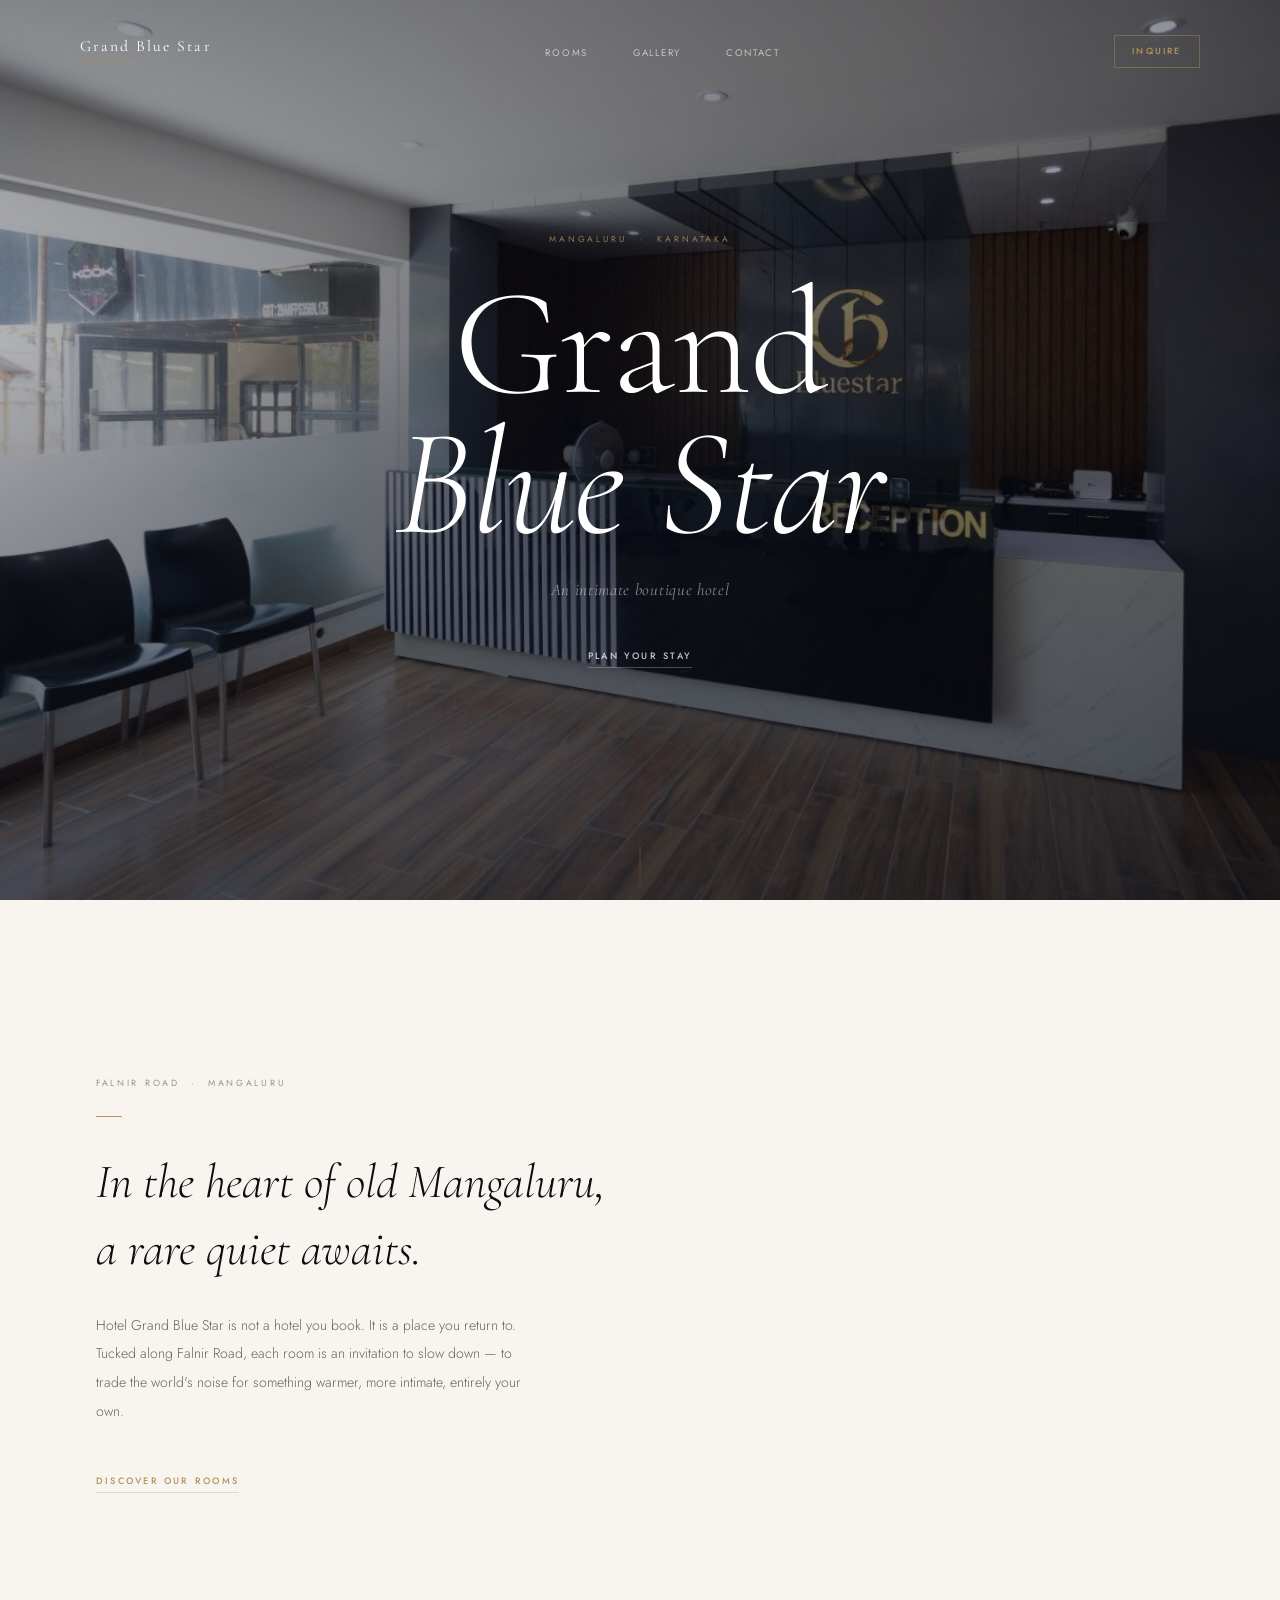
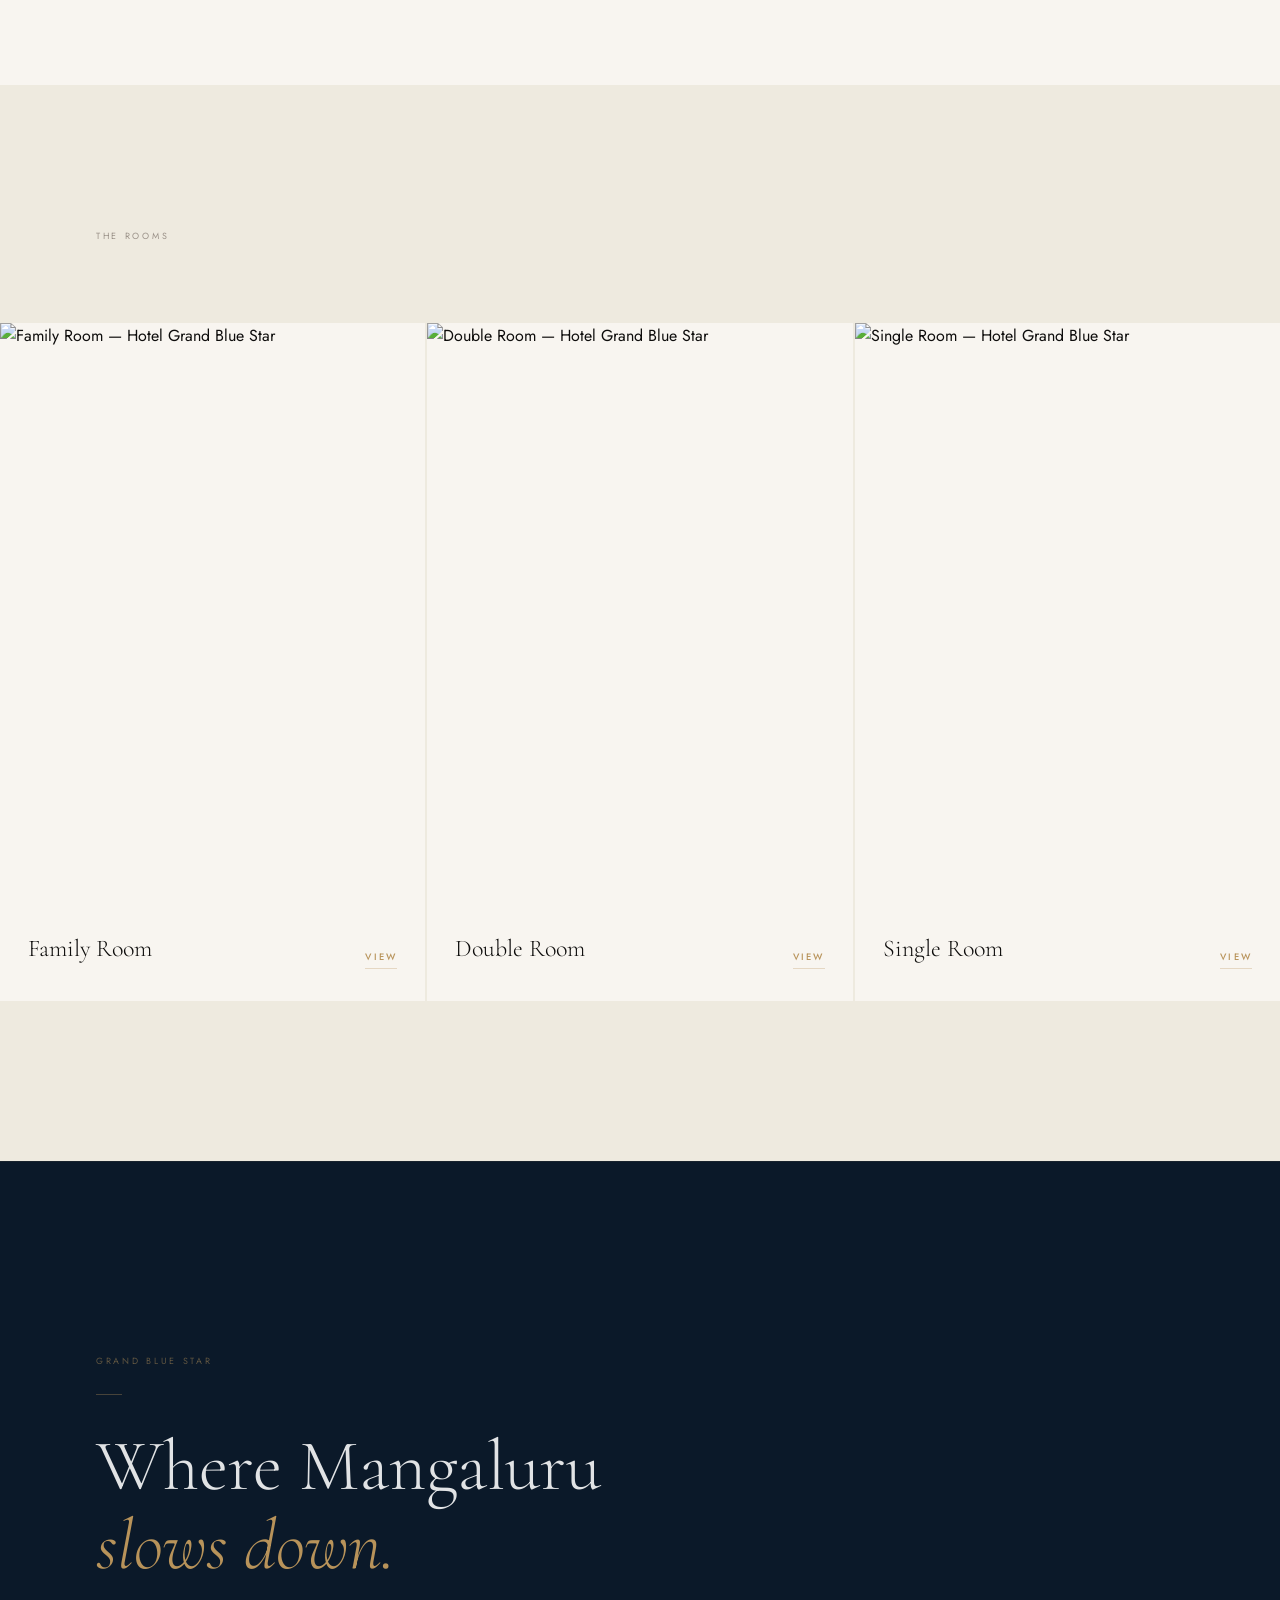
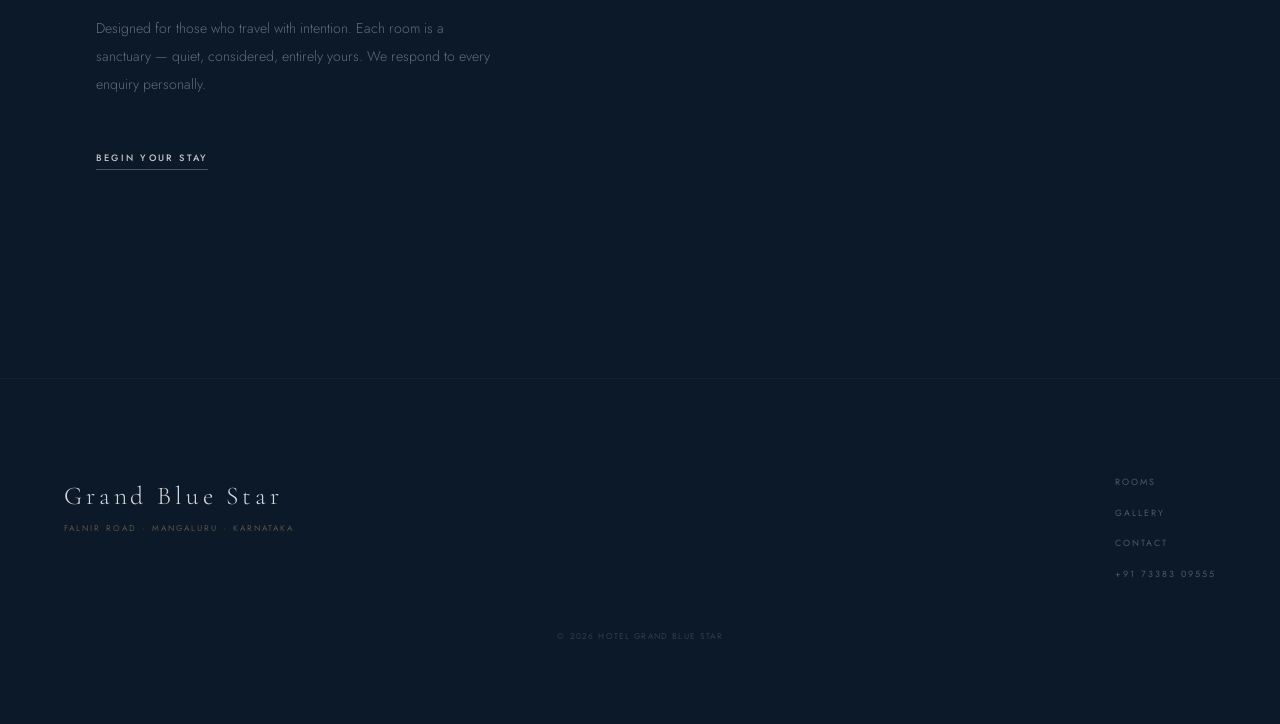
==== commit 7ba2e733: "Add professional landscape room photos + luxury atmosphere section - Replace WhatsApp square photos " ====
--- a/index.html
+++ b/index.html
@@ -97,7 +97,7 @@
 
       <a href="room-family.html" class="h-room reveal">
         <div class="h-room-img">
-          <img src="images/photo_2026-04-14_21-41-41.jpg"
+          <img src="images/room-family-wide.png"
                alt="Family Room — Hotel Grand Blue Star" loading="lazy">
         </div>
         <div class="h-room-label">
@@ -108,7 +108,7 @@
 
       <a href="room-double.html" class="h-room reveal">
         <div class="h-room-img">
-          <img src="images/photo_2026-04-14_21-42-18.jpg"
+          <img src="images/room-double-wide.png"
                alt="Double Room — Hotel Grand Blue Star" loading="lazy">
         </div>
         <div class="h-room-label">
@@ -119,7 +119,7 @@
 
       <a href="room-single.html" class="h-room reveal">
         <div class="h-room-img">
-          <img src="images/photo_2026-04-14_21-43-16.jpg"
+          <img src="images/room-single-wide.png"
                alt="Single Room — Hotel Grand Blue Star" loading="lazy">
         </div>
         <div class="h-room-label">
@@ -128,6 +128,18 @@
         </div>
       </a>
 
+    </div>
+  </section>
+
+
+  <!-- ─── ATMOSPHERE ─── -->
+  <section class="h-atmo">
+    <div class="h-atmo-inner reveal">
+      <span class="label">Grand Blue Star</span>
+      <div class="gold-rule"></div>
+      <h2 class="h-atmo-heading">Where Mangaluru<br><em>slows down.</em></h2>
+      <p class="h-atmo-body">Designed for those who travel with intention. Each room is a sanctuary — quiet, considered, entirely yours. We respond to every enquiry personally.</p>
+      <a href="contact.html" class="cta cta--light">Begin Your Stay</a>
     </div>
   </section>
 
--- a/styles.css
+++ b/styles.css
@@ -765,9 +765,9 @@
   transition: transform 0.9s var(--ease);
 }
 .gl-item:hover img { transform: scale(1.03); }
-/* First item spans 2 cols for visual interest */
-.gl-item:first-child { grid-column: 1 / -1; }
-.gl-item:first-child img { aspect-ratio: 16 / 9; }
+/* Wide landscape items span full width */
+.gl-item--wide { grid-column: 1 / -1; }
+.gl-item--wide img { aspect-ratio: 16 / 9; }
 
 
 /* ══════════════════════════════════════════════════════════════
@@ -842,6 +842,34 @@
   padding: 5.5rem 1.75rem 7rem;
 }
 
+
+/* ── HOME ATMOSPHERE (dark section) ────────────────────────── */
+.h-atmo {
+  background: var(--dark);
+  padding: 8rem 1.75rem 9rem;
+  border-top: 1px solid rgba(184,147,90,0.08);
+}
+.h-atmo-inner { max-width: 560px; }
+.h-atmo-inner .label { color: rgba(184,147,90,0.5); }
+.h-atmo-inner .gold-rule { background: rgba(184,147,90,0.35); }
+.h-atmo-heading {
+  font-family: var(--serif);
+  font-size: clamp(2.5rem, 8vw, 4.5rem);
+  font-weight: 300;
+  color: rgba(255,255,255,0.88);
+  line-height: 1.1;
+  margin-top: 0.5rem;
+  margin-bottom: 1.8rem;
+}
+.h-atmo-heading em { font-style: italic; color: var(--gold); }
+.h-atmo-body {
+  font-size: 0.88rem;
+  font-weight: 300;
+  color: rgba(255,255,255,0.36);
+  line-height: 2;
+  margin-bottom: 2.8rem;
+  max-width: 400px;
+}
 
 /* ── PREFERS REDUCED MOTION ─────────────────────────────────── */
 @media (prefers-reduced-motion: reduce) {
@@ -892,8 +920,10 @@
 
   /* Gallery */
   .gl-grid { padding: 0 0 8rem; gap: 4px; grid-template-columns: repeat(3, 1fr); }
-  .gl-item:first-child { grid-column: span 1; }
-  .gl-item:first-child img { aspect-ratio: 3 / 4; }
+  .gl-item:not(.gl-item--wide) img { aspect-ratio: 3 / 4; }
+
+  /* Home atmosphere */
+  .h-atmo { padding: 10rem 4rem 11rem; }
 
   /* Contact */
   .ct-wrap { flex-direction: row; align-items: stretch; }
@@ -929,6 +959,8 @@
   .h-rooms-hd { padding: 0 5rem 5rem; }
   .h-room-img { height: 48vw; max-height: 580px; }
 
+  .h-atmo { padding: 11rem 5.5rem 12rem; }
+
   .rl-room { min-height: 72vh; }
   .rl-room-text { padding: 5rem; }
 
@@ -956,6 +988,8 @@
   .h-brand { padding: 11rem 6rem 12rem; }
   .h-rooms-hd { padding: 0 6rem 5rem; }
 
+  .h-atmo { padding: 12rem 6rem 13rem; }
+
   .rl-room-text { padding: 6rem; }
 
   .rd-body { padding: 7rem 6rem 4rem; }
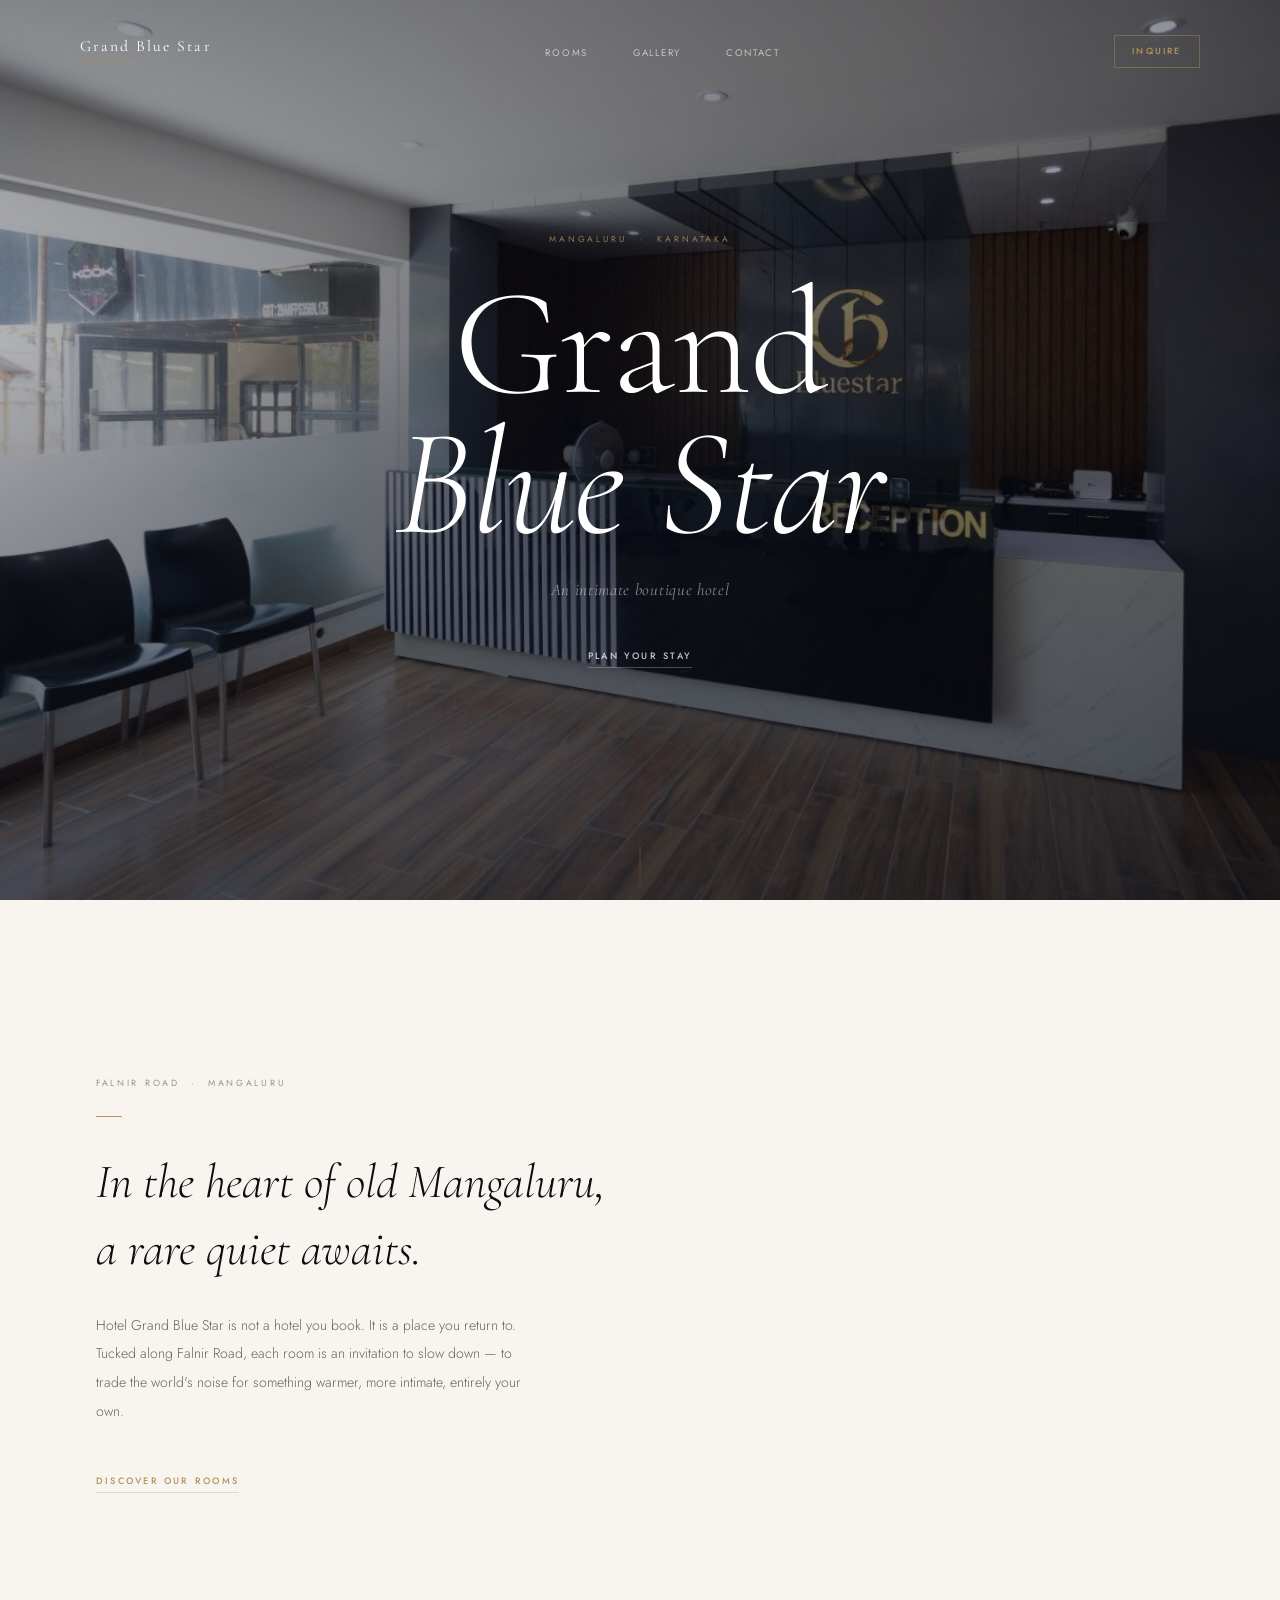
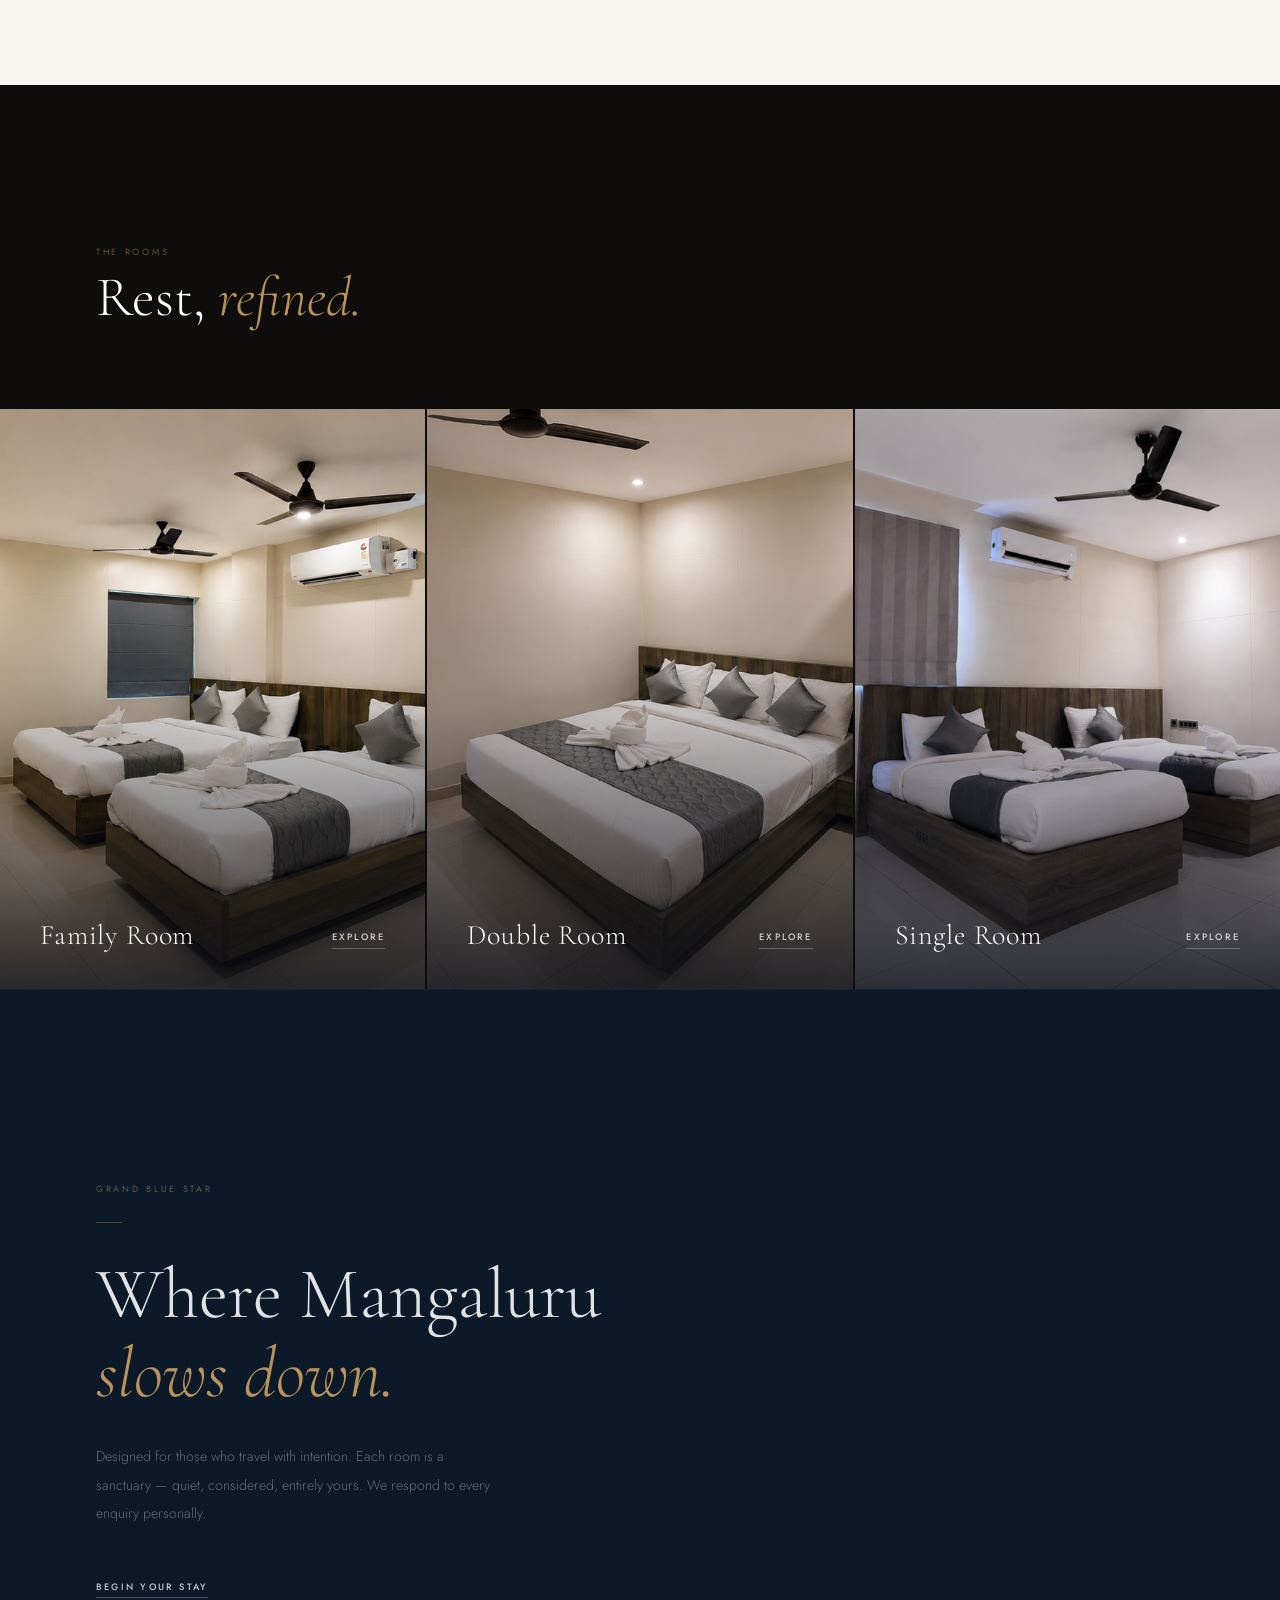
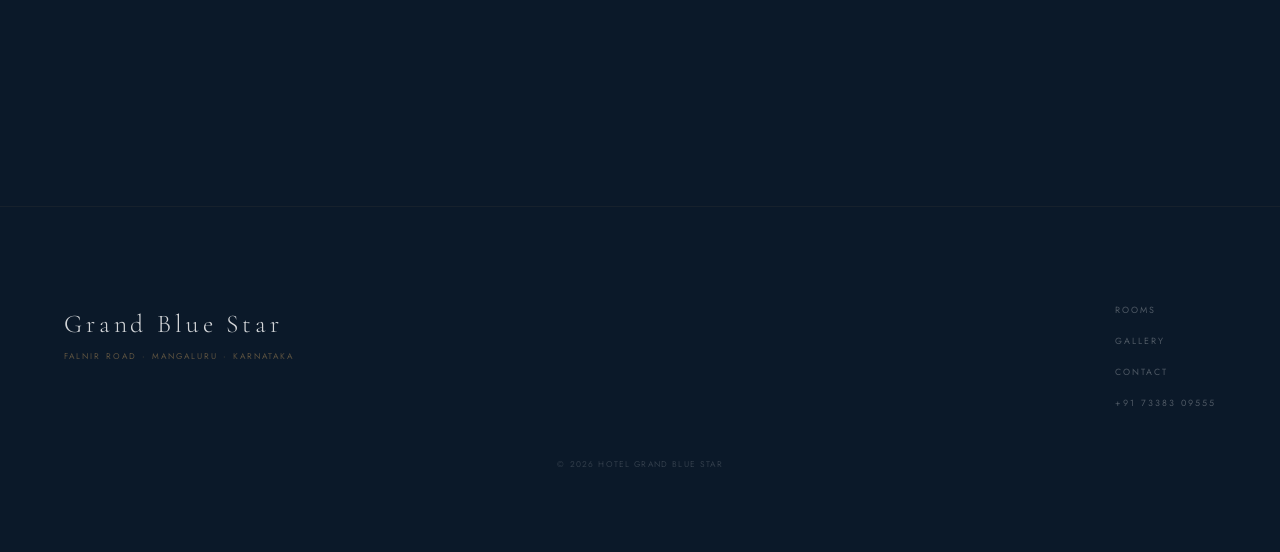
==== commit 05e6b349: "Luxury room cards: overlay text on image, dark rooms section - Room cards redesigned: text now overl" ====
--- a/index.html
+++ b/index.html
@@ -92,6 +92,7 @@
   <section class="h-rooms" aria-label="Our rooms">
     <div class="h-rooms-hd reveal">
       <span class="label">The Rooms</span>
+      <h2 class="h-rooms-title">Rest, <em>refined.</em></h2>
     </div>
     <div class="h-rooms-grid">
 
@@ -99,10 +100,11 @@
         <div class="h-room-img">
           <img src="images/room-family-wide.png"
                alt="Family Room — Hotel Grand Blue Star" loading="lazy">
-        </div>
-        <div class="h-room-label">
-          <span class="h-room-name">Family Room</span>
-          <span class="cta">View</span>
+          <div class="h-room-veil"></div>
+          <div class="h-room-label">
+            <span class="h-room-name">Family Room</span>
+            <span class="cta cta--light">Explore</span>
+          </div>
         </div>
       </a>
 
@@ -110,10 +112,11 @@
         <div class="h-room-img">
           <img src="images/room-double-wide.png"
                alt="Double Room — Hotel Grand Blue Star" loading="lazy">
-        </div>
-        <div class="h-room-label">
-          <span class="h-room-name">Double Room</span>
-          <span class="cta">View</span>
+          <div class="h-room-veil"></div>
+          <div class="h-room-label">
+            <span class="h-room-name">Double Room</span>
+            <span class="cta cta--light">Explore</span>
+          </div>
         </div>
       </a>
 
@@ -121,10 +124,11 @@
         <div class="h-room-img">
           <img src="images/room-single-wide.png"
                alt="Single Room — Hotel Grand Blue Star" loading="lazy">
-        </div>
-        <div class="h-room-label">
-          <span class="h-room-name">Single Room</span>
-          <span class="cta">View</span>
+          <div class="h-room-veil"></div>
+          <div class="h-room-label">
+            <span class="h-room-name">Single Room</span>
+            <span class="cta cta--light">Explore</span>
+          </div>
         </div>
       </a>
 
--- a/styles.css
+++ b/styles.css
@@ -462,12 +462,22 @@
 
 /* ── HOME ROOMS PREVIEW ─────────────────────────────────────── */
 .h-rooms {
-  background: var(--linen);
-  padding: 7rem 0 8rem;
+  background: var(--ink);
+  padding: 7rem 0 0;
 }
 .h-rooms-hd {
-  padding: 0 1.75rem 4rem;
-}
+  padding: 0 1.75rem 3.5rem;
+}
+.h-rooms-hd .label { color: rgba(184,147,90,0.5); }
+.h-rooms-title {
+  font-family: var(--serif);
+  font-size: clamp(2.2rem, 7vw, 3.5rem);
+  font-weight: 300;
+  color: #fff;
+  line-height: 1.1;
+  margin-top: 0.5rem;
+}
+.h-rooms-title em { font-style: italic; color: var(--gold); }
 
 .h-rooms-grid {
   display: flex;
@@ -479,31 +489,56 @@
   display: block;
   position: relative;
   overflow: hidden;
-  background: var(--paper);
 }
 .h-room-img {
+  position: relative;
   width: 100%;
-  aspect-ratio: 4 / 3;
   overflow: hidden;
 }
 .h-room-img img {
-  width: 100%; height: 100%;
-  transition: transform 1.2s var(--ease);
-}
-.h-room:hover .h-room-img img { transform: scale(1.04); }
+  width: 100%;
+  aspect-ratio: 16 / 10;
+  display: block;
+  transition: transform 1.4s var(--ease);
+}
+.h-room:hover .h-room-img img { transform: scale(1.05); }
+
+.h-room-veil {
+  position: absolute;
+  inset: 0;
+  background: linear-gradient(
+    to top,
+    rgba(8,12,22,0.82) 0%,
+    rgba(8,12,22,0.15) 48%,
+    transparent 72%
+  );
+  transition: background 0.6s var(--smooth);
+}
+.h-room:hover .h-room-veil {
+  background: linear-gradient(
+    to top,
+    rgba(8,12,22,0.92) 0%,
+    rgba(8,12,22,0.3) 60%,
+    rgba(8,12,22,0.1) 100%
+  );
+}
 
 .h-room-label {
-  padding: 1.6rem 1.75rem 2rem;
+  position: absolute;
+  bottom: 1.75rem;
+  left: 1.75rem;
+  right: 1.75rem;
   display: flex;
   align-items: flex-end;
   justify-content: space-between;
-  gap: 1rem;
 }
 .h-room-name {
   font-family: var(--serif);
-  font-size: 1.5rem;
-  font-weight: 300;
-  color: var(--ink);
+  font-size: 1.55rem;
+  font-weight: 300;
+  color: #fff;
+  letter-spacing: 0.03em;
+  line-height: 1;
 }
 
 
@@ -894,14 +929,15 @@
   .h-brand { padding: 9rem 4rem 10rem; }
 
   /* Home rooms — 3 columns */
-  .h-rooms { padding: 8rem 0 9rem; }
+  .h-rooms { padding: 8rem 0 0; }
   .h-rooms-hd { padding: 0 4rem 4.5rem; }
   .h-rooms-grid {
     flex-direction: row;
     gap: 2px;
   }
   .h-room { flex: 1; }
-  .h-room-img { aspect-ratio: unset; height: 55vw; max-height: 520px; }
+  .h-room-img img { aspect-ratio: unset; width: 100%; height: 55vw; max-height: 520px; object-fit: cover; }
+  .h-room-label { bottom: 2rem; left: 2rem; right: 2rem; }
 
   /* Rooms listing — side by side */
   .rl-room { flex-direction: row; min-height: 65vh; }
@@ -955,9 +991,11 @@
 
   .h-brand { padding: 10rem 5rem 11rem; }
 
-  .h-rooms { padding: 9rem 0 10rem; }
+  .h-rooms { padding: 9rem 0 0; }
   .h-rooms-hd { padding: 0 5rem 5rem; }
-  .h-room-img { height: 48vw; max-height: 580px; }
+  .h-room-img img { height: 48vw; max-height: 580px; }
+  .h-room-label { bottom: 2.5rem; left: 2.5rem; right: 2.5rem; }
+  .h-room-name { font-size: 1.75rem; }
 
   .h-atmo { padding: 11rem 5.5rem 12rem; }
 
@@ -986,6 +1024,7 @@
   .nav--solid { padding: 1.2rem 5rem !important; }
 
   .h-brand { padding: 11rem 6rem 12rem; }
+  .h-rooms { padding: 10rem 0 0; }
   .h-rooms-hd { padding: 0 6rem 5rem; }
 
   .h-atmo { padding: 12rem 6rem 13rem; }
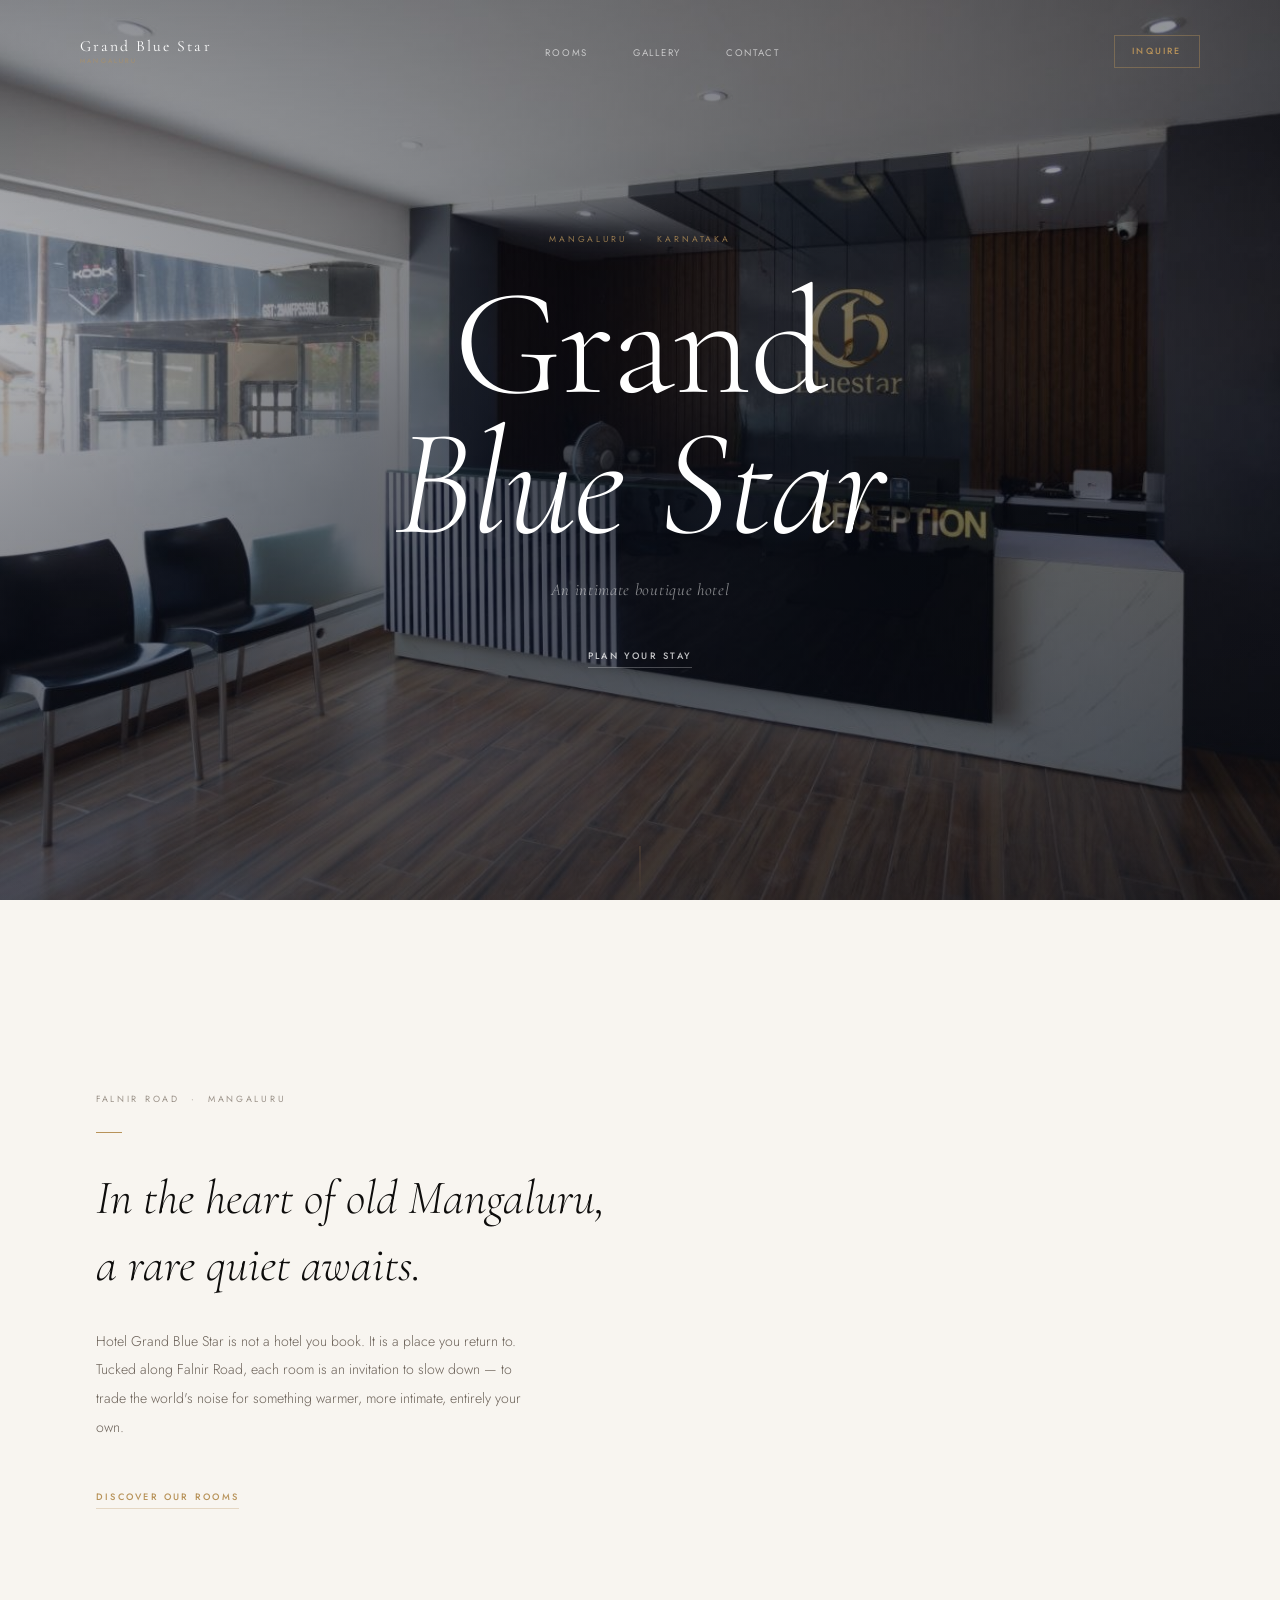
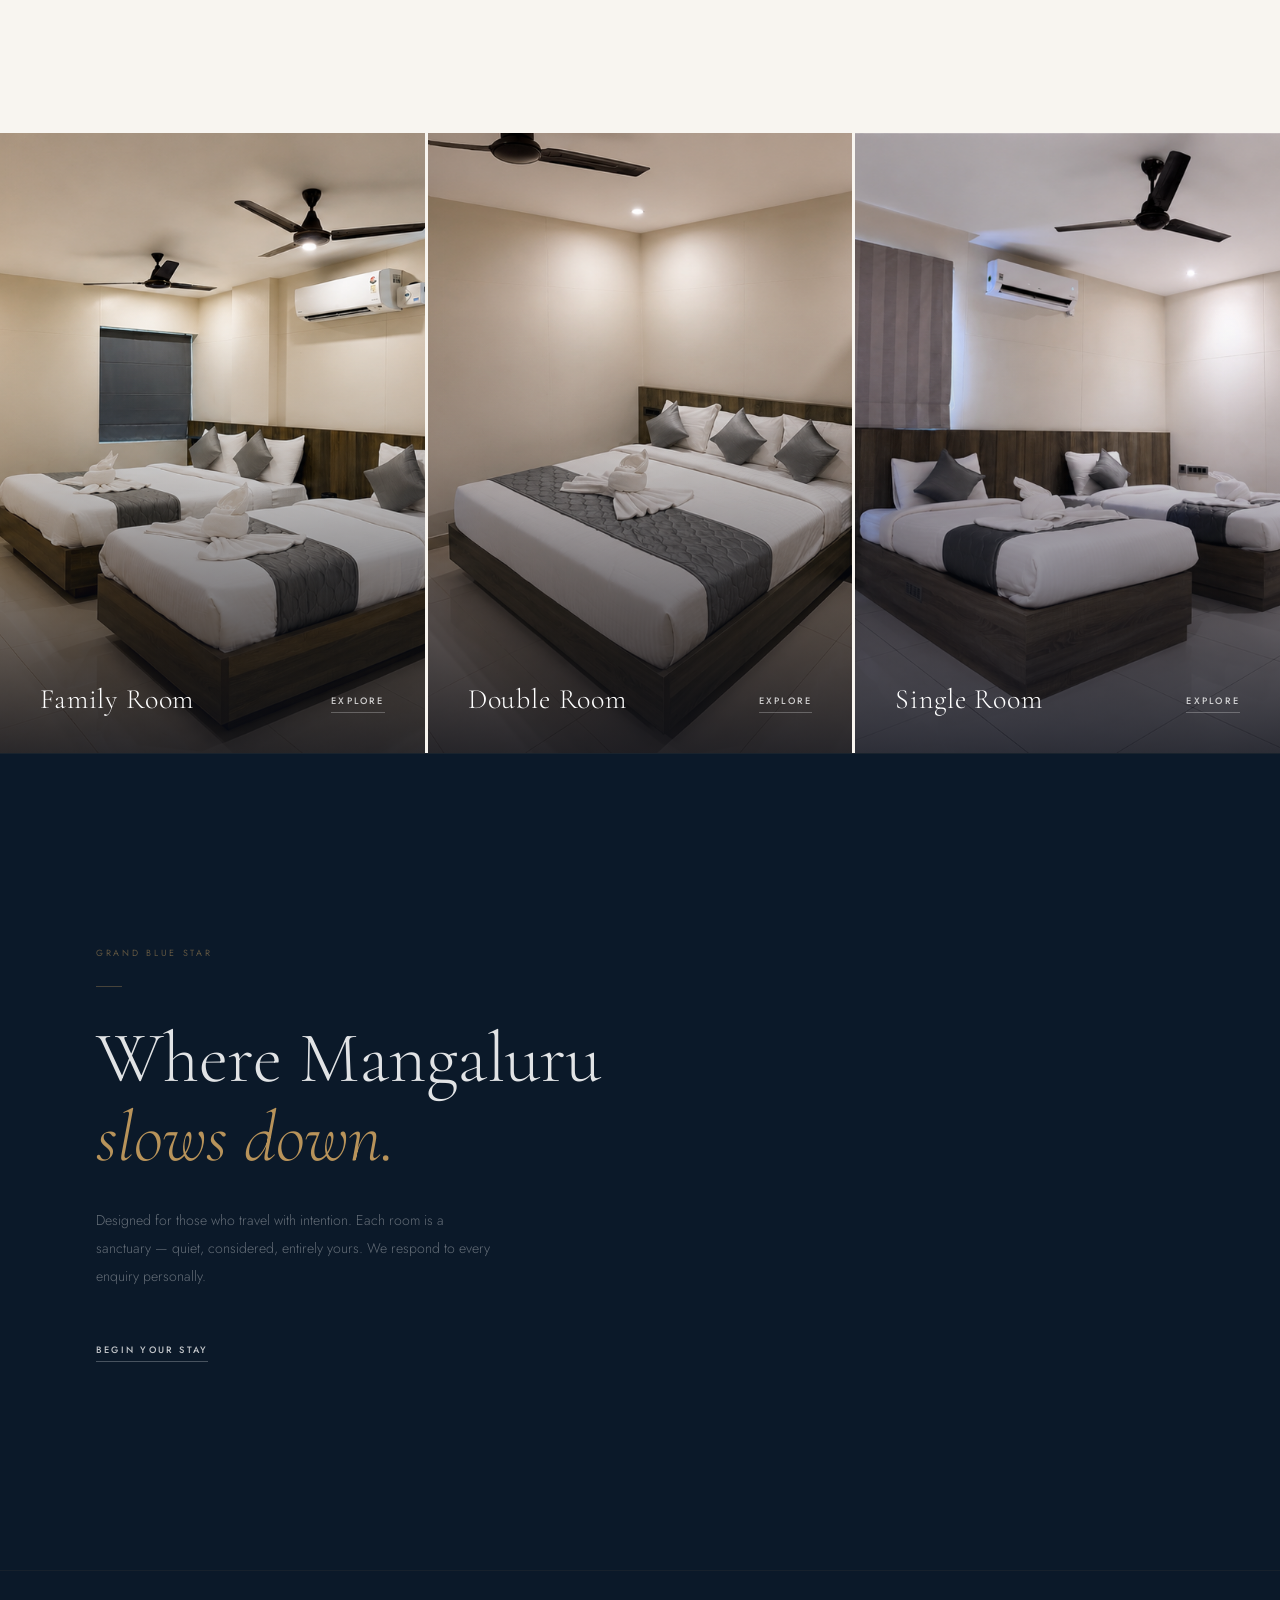
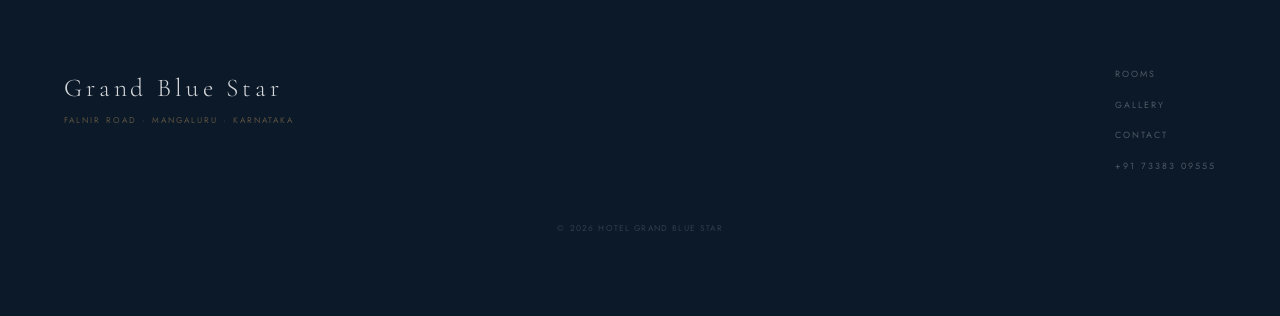
==== commit a8ee05ee: "Remove rooms header block, add whitespace — Aman-style - Removed dark "Rest, refined." header sectio" ====
--- a/index.html
+++ b/index.html
@@ -90,10 +90,6 @@
 
   <!-- ─── ROOMS PREVIEW ─── -->
   <section class="h-rooms" aria-label="Our rooms">
-    <div class="h-rooms-hd reveal">
-      <span class="label">The Rooms</span>
-      <h2 class="h-rooms-title">Rest, <em>refined.</em></h2>
-    </div>
     <div class="h-rooms-grid">
 
       <a href="room-family.html" class="h-room reveal">
--- a/styles.css
+++ b/styles.css
@@ -435,7 +435,7 @@
 /* ── HOME BRAND INTERLUDE ───────────────────────────────────── */
 .h-brand {
   background: var(--paper);
-  padding: 7rem 1.75rem 8rem;
+  padding: 7rem 1.75rem 9rem;
 }
 .h-brand-inner {
   max-width: 580px;
@@ -462,27 +462,14 @@
 
 /* ── HOME ROOMS PREVIEW ─────────────────────────────────────── */
 .h-rooms {
-  background: var(--ink);
-  padding: 7rem 0 0;
-}
-.h-rooms-hd {
-  padding: 0 1.75rem 3.5rem;
-}
-.h-rooms-hd .label { color: rgba(184,147,90,0.5); }
-.h-rooms-title {
-  font-family: var(--serif);
-  font-size: clamp(2.2rem, 7vw, 3.5rem);
-  font-weight: 300;
-  color: #fff;
-  line-height: 1.1;
-  margin-top: 0.5rem;
-}
-.h-rooms-title em { font-style: italic; color: var(--gold); }
+  background: var(--paper);
+  padding: 0;
+}
 
 .h-rooms-grid {
   display: flex;
   flex-direction: column;
-  gap: 2px;
+  gap: 3px;
 }
 
 .h-room {
@@ -497,7 +484,7 @@
 }
 .h-room-img img {
   width: 100%;
-  aspect-ratio: 16 / 10;
+  aspect-ratio: 4 / 3;
   display: block;
   transition: transform 1.4s var(--ease);
 }
@@ -926,18 +913,17 @@
   .nav-place { display: block; }
 
   /* Home brand */
-  .h-brand { padding: 9rem 4rem 10rem; }
+  .h-brand { padding: 10rem 4rem 12rem; }
 
   /* Home rooms — 3 columns */
-  .h-rooms { padding: 8rem 0 0; }
-  .h-rooms-hd { padding: 0 4rem 4.5rem; }
+  .h-rooms { padding: 0; }
   .h-rooms-grid {
     flex-direction: row;
-    gap: 2px;
+    gap: 3px;
   }
   .h-room { flex: 1; }
-  .h-room-img img { aspect-ratio: unset; width: 100%; height: 55vw; max-height: 520px; object-fit: cover; }
-  .h-room-label { bottom: 2rem; left: 2rem; right: 2rem; }
+  .h-room-img img { aspect-ratio: unset; width: 100%; height: 62vw; max-height: 600px; object-fit: cover; }
+  .h-room-label { bottom: 2.2rem; left: 2rem; right: 2rem; }
 
   /* Rooms listing — side by side */
   .rl-room { flex-direction: row; min-height: 65vh; }
@@ -989,11 +975,9 @@
 
   .h-hero-title { font-size: clamp(5rem, 13vw, 9.5rem); }
 
-  .h-brand { padding: 10rem 5rem 11rem; }
-
-  .h-rooms { padding: 9rem 0 0; }
-  .h-rooms-hd { padding: 0 5rem 5rem; }
-  .h-room-img img { height: 48vw; max-height: 580px; }
+  .h-brand { padding: 11rem 5rem 13rem; }
+
+  .h-room-img img { height: 52vw; max-height: 620px; }
   .h-room-label { bottom: 2.5rem; left: 2.5rem; right: 2.5rem; }
   .h-room-name { font-size: 1.75rem; }
 
@@ -1023,9 +1007,8 @@
   .nav { padding: 2.2rem 5rem; }
   .nav--solid { padding: 1.2rem 5rem !important; }
 
-  .h-brand { padding: 11rem 6rem 12rem; }
-  .h-rooms { padding: 10rem 0 0; }
-  .h-rooms-hd { padding: 0 6rem 5rem; }
+  .h-brand { padding: 12rem 6rem 14rem; }
+  .h-rooms-name { font-size: 2rem; }
 
   .h-atmo { padding: 12rem 6rem 13rem; }
 
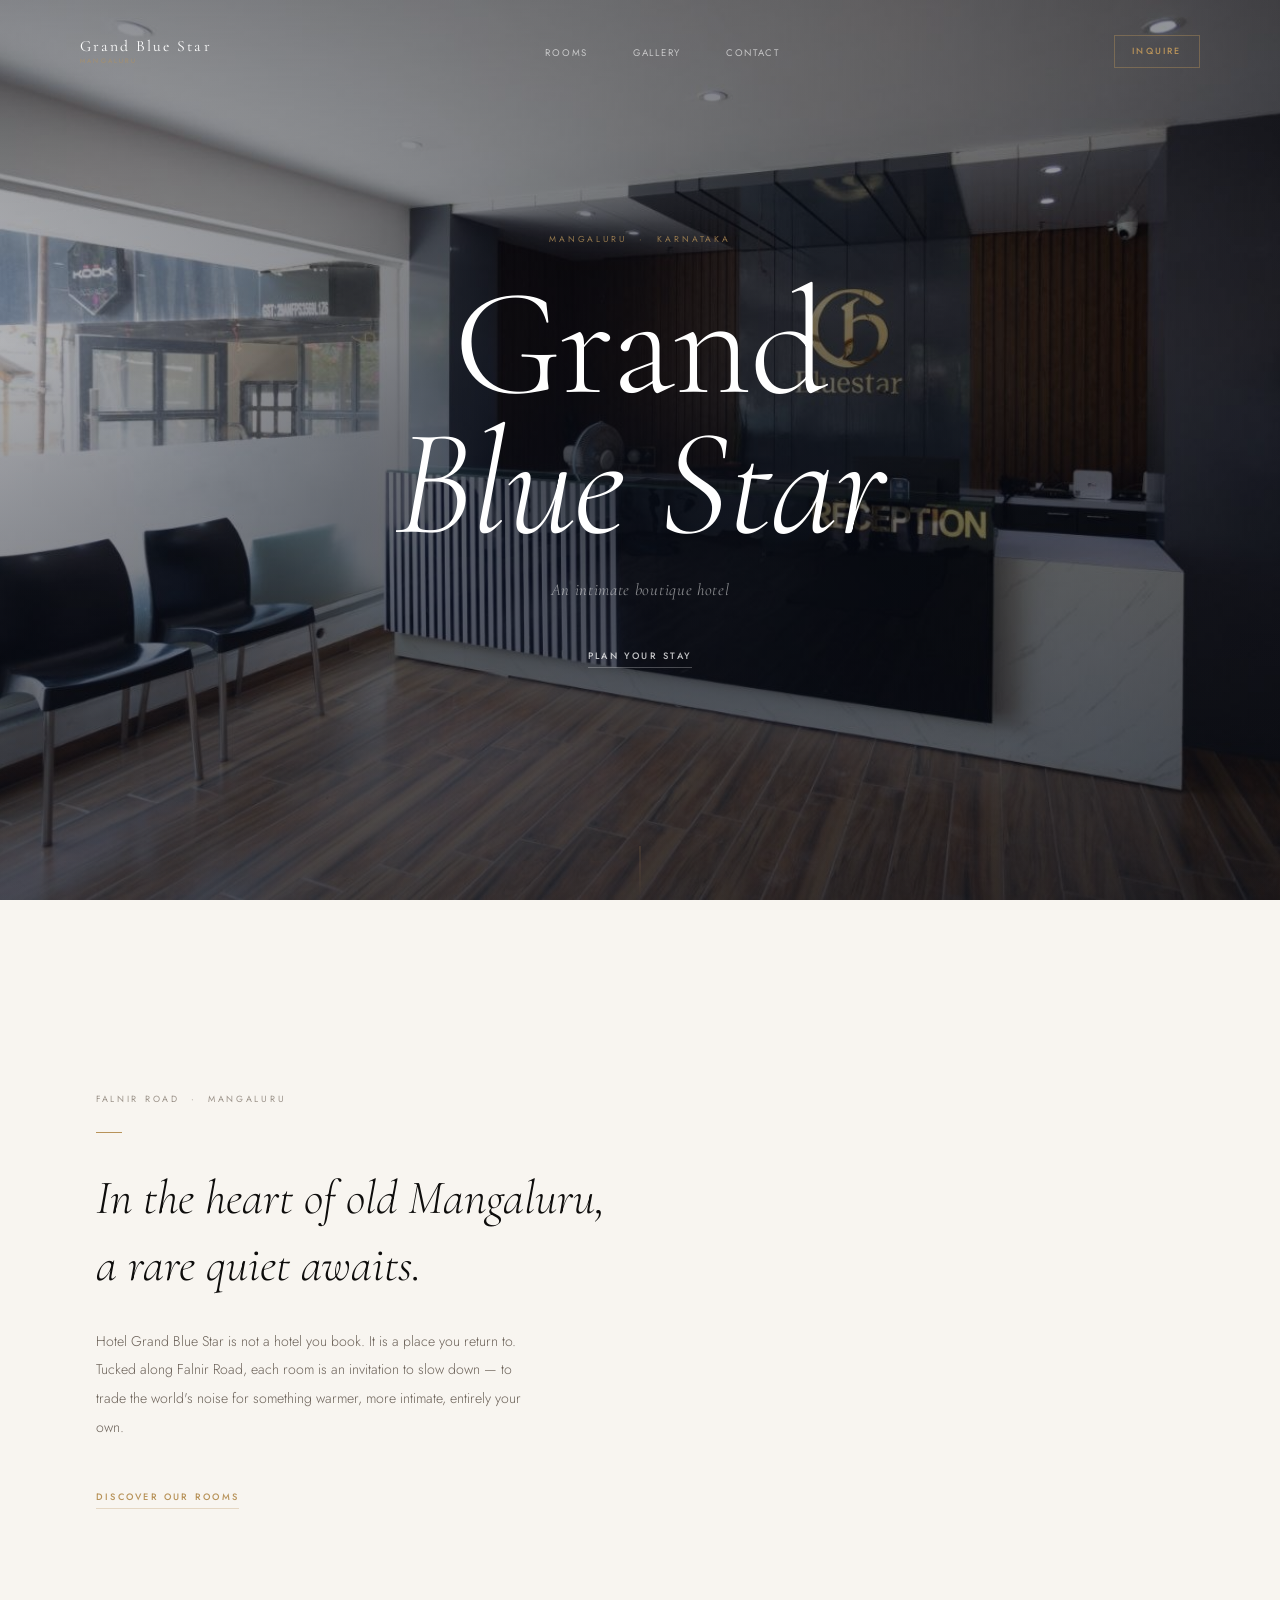
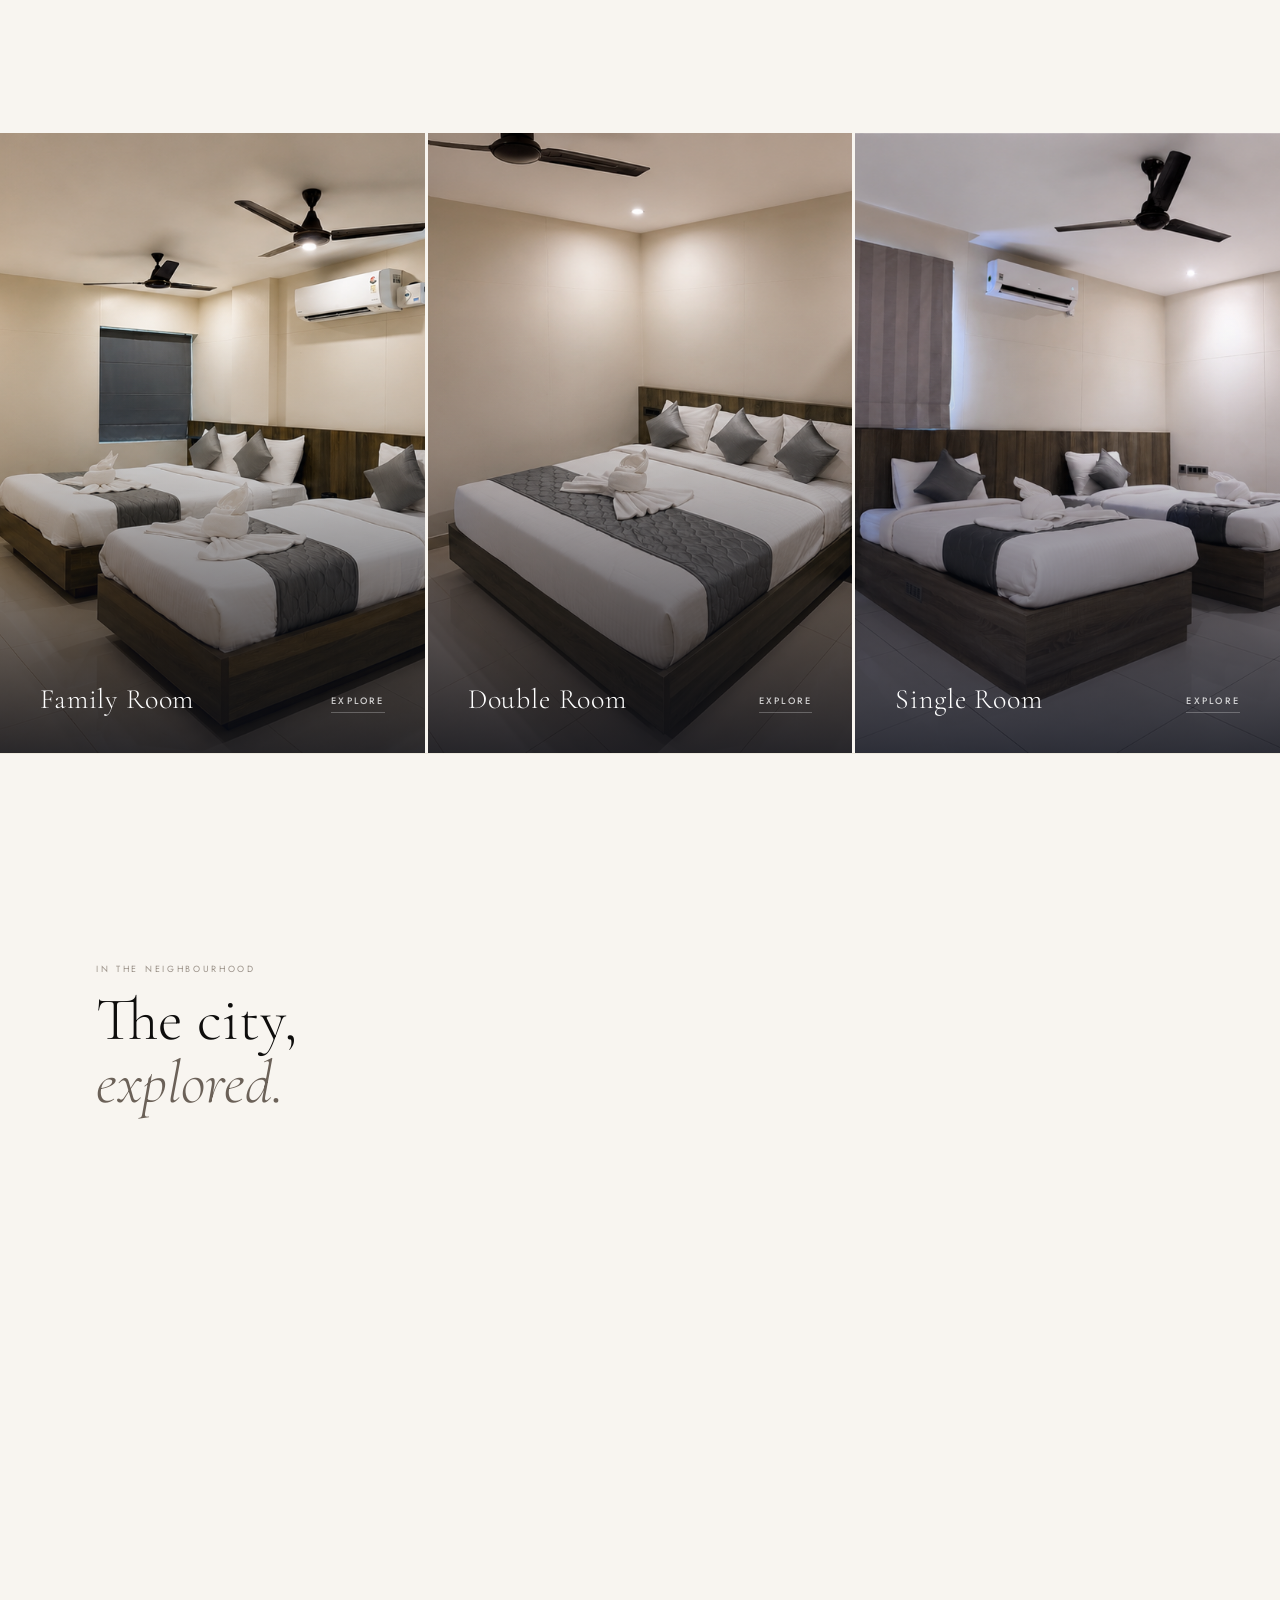
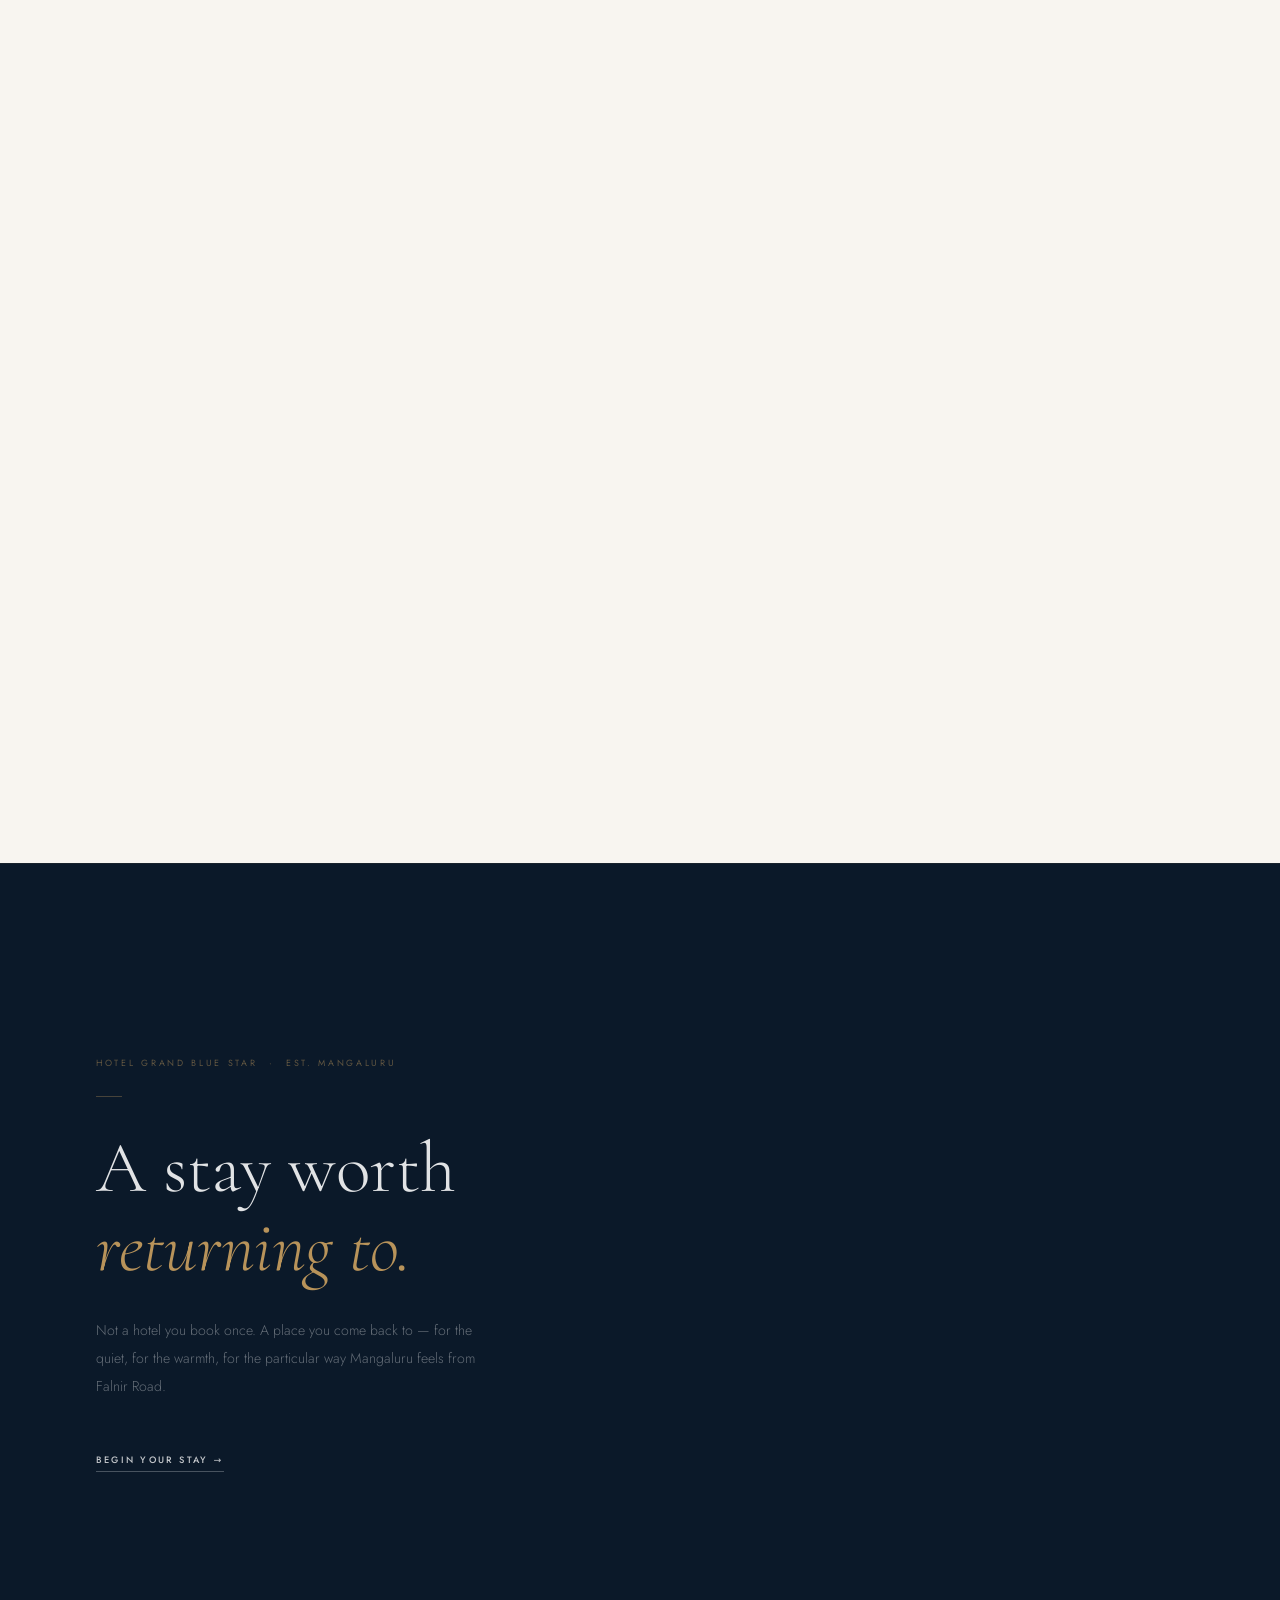
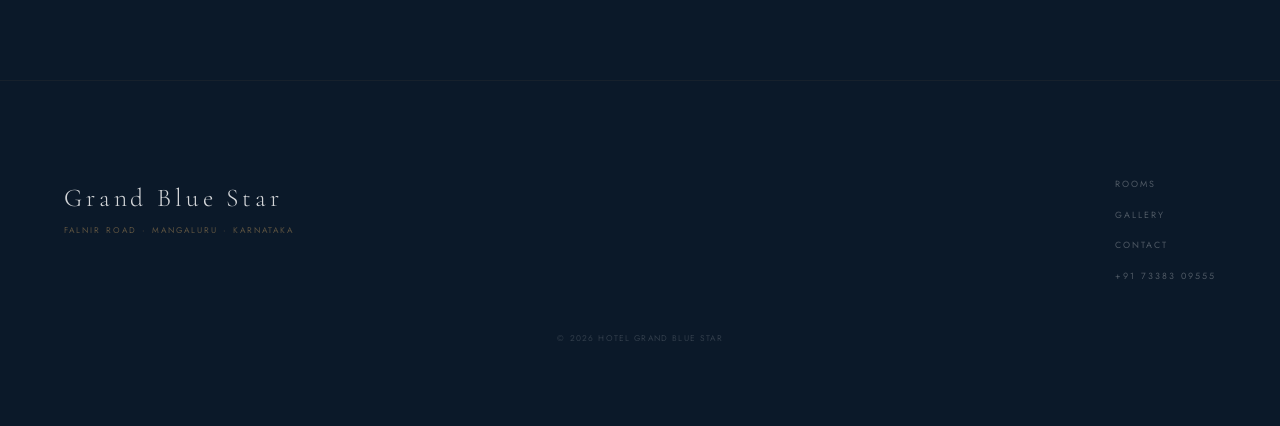
==== commit 0a945a3d: "Add editorial Discover Mangaluru section + refine atmosphere copy - New "The city, explored." editor" ====
--- a/index.html
+++ b/index.html
@@ -132,14 +132,77 @@
   </section>
 
 
+  <!-- ─── DISCOVER MANGALURU ─── -->
+  <section class="h-discover">
+
+    <div class="h-discover-hd reveal">
+      <span class="label">In the Neighbourhood</span>
+      <h2 class="h-discover-title">The city,<br><em>explored.</em></h2>
+    </div>
+
+    <div class="h-discover-grid">
+
+      <a class="h-discover-card h-discover-card--feature reveal" href="contact.html">
+        <div class="h-discover-img">
+          <img src="https://images.pexels.com/photos/5583026/pexels-photo-5583026.jpeg?auto=compress&cs=tinysrgb&w=1600&q=80"
+               alt="Panambur Lighthouse on the Arabian Sea coast, Mangaluru" loading="lazy">
+        </div>
+        <div class="h-discover-body">
+          <span class="h-discover-cat">The Coast &nbsp;·&nbsp; 10 min</span>
+          <h3 class="h-discover-name">Panambur Beach</h3>
+          <p class="h-discover-desc">The Arabian Sea at its most elemental. A lighthouse, open sands, and the quiet of a coastline that has not been polished for visitors.</p>
+        </div>
+      </a>
+
+      <a class="h-discover-card reveal" href="contact.html">
+        <div class="h-discover-img">
+          <img src="https://images.pexels.com/photos/27011317/pexels-photo-27011317.jpeg?auto=compress&cs=tinysrgb&w=900&q=80"
+               alt="Ancient Karnataka temple architecture" loading="lazy">
+        </div>
+        <div class="h-discover-body">
+          <span class="h-discover-cat">Heritage &nbsp;·&nbsp; 5 min</span>
+          <h3 class="h-discover-name">Kadri Manjunath Temple</h3>
+          <p class="h-discover-desc">A thousand years of stone and devotion, built into the hillside at the heart of old Mangaluru.</p>
+        </div>
+      </a>
+
+      <a class="h-discover-card reveal" href="contact.html">
+        <div class="h-discover-img">
+          <img src="https://images.pexels.com/photos/10810652/pexels-photo-10810652.jpeg?auto=compress&cs=tinysrgb&w=900&q=80"
+               alt="South Indian coastal seafood served on banana leaf" loading="lazy">
+        </div>
+        <div class="h-discover-body">
+          <span class="h-discover-cat">Cuisine &nbsp;·&nbsp; Citywide</span>
+          <h3 class="h-discover-name">The Coastal Table</h3>
+          <p class="h-discover-desc">Fish gassi, neer dosa, and prawn curry at corner restaurants that have fed Mangaluru for generations.</p>
+        </div>
+      </a>
+
+      <a class="h-discover-card reveal" href="contact.html">
+        <div class="h-discover-img">
+          <img src="https://images.pexels.com/photos/29913282/pexels-photo-29913282.jpeg?auto=compress&cs=tinysrgb&w=900&q=80"
+               alt="Mangaluru city landmark" loading="lazy">
+        </div>
+        <div class="h-discover-body">
+          <span class="h-discover-cat">Old City &nbsp;·&nbsp; 15 min</span>
+          <h3 class="h-discover-name">Old Mangaluru</h3>
+          <p class="h-discover-desc">Streets that carry the memory of Portuguese traders, Konkani merchants, and centuries of coastal exchange.</p>
+        </div>
+      </a>
+
+    </div>
+
+  </section>
+
+
   <!-- ─── ATMOSPHERE ─── -->
   <section class="h-atmo">
     <div class="h-atmo-inner reveal">
-      <span class="label">Grand Blue Star</span>
+      <span class="label">Hotel Grand Blue Star &nbsp;·&nbsp; Est. Mangaluru</span>
       <div class="gold-rule"></div>
-      <h2 class="h-atmo-heading">Where Mangaluru<br><em>slows down.</em></h2>
-      <p class="h-atmo-body">Designed for those who travel with intention. Each room is a sanctuary — quiet, considered, entirely yours. We respond to every enquiry personally.</p>
-      <a href="contact.html" class="cta cta--light">Begin Your Stay</a>
+      <h2 class="h-atmo-heading">A stay worth<br><em>returning to.</em></h2>
+      <p class="h-atmo-body">Not a hotel you book once. A place you come back to — for the quiet, for the warmth, for the particular way Mangaluru feels from Falnir Road.</p>
+      <a href="contact.html" class="cta cta--light">Begin Your Stay &rarr;</a>
     </div>
   </section>
 
--- a/styles.css
+++ b/styles.css
@@ -865,6 +865,75 @@
 }
 
 
+/* ── HOME DISCOVER (Editorial Mangaluru) ───────────────────── */
+.h-discover {
+  background: var(--paper);
+  padding: 9rem 1.75rem 10rem;
+  border-top: 1px solid var(--linen);
+}
+.h-discover-hd {
+  max-width: 560px;
+  margin-bottom: 4.5rem;
+}
+.h-discover-hd .label { margin-bottom: 0.7rem; }
+.h-discover-title {
+  font-family: var(--serif);
+  font-size: clamp(2.2rem, 7vw, 3.8rem);
+  font-weight: 300;
+  color: var(--ink);
+  line-height: 1.05;
+  margin-top: 0.4rem;
+}
+.h-discover-title em { font-style: italic; color: var(--stone); }
+
+.h-discover-grid {
+  display: grid;
+  grid-template-columns: 1fr;
+  gap: 4rem;
+}
+
+.h-discover-card { display: block; }
+
+.h-discover-img {
+  overflow: hidden;
+  margin-bottom: 1.6rem;
+}
+.h-discover-img img {
+  width: 100%;
+  aspect-ratio: 3 / 2;
+  object-fit: cover;
+  display: block;
+  transition: transform 1.4s var(--ease);
+}
+.h-discover-card:hover .h-discover-img img { transform: scale(1.04); }
+
+.h-discover-cat {
+  font-family: var(--sans);
+  font-size: 0.5rem;
+  letter-spacing: 0.28em;
+  text-transform: uppercase;
+  color: var(--gold);
+  display: block;
+  margin-bottom: 0.55rem;
+}
+.h-discover-name {
+  font-family: var(--serif);
+  font-size: clamp(1.35rem, 4vw, 1.75rem);
+  font-weight: 300;
+  color: var(--ink);
+  line-height: 1.18;
+  margin-bottom: 0.75rem;
+  transition: color 0.3s;
+}
+.h-discover-card:hover .h-discover-name { color: var(--gold); }
+.h-discover-desc {
+  font-size: 0.82rem;
+  font-weight: 300;
+  color: var(--fog);
+  line-height: 1.95;
+  max-width: 380px;
+}
+
 /* ── HOME ATMOSPHERE (dark section) ────────────────────────── */
 .h-atmo {
   background: var(--dark);
@@ -944,6 +1013,13 @@
   .gl-grid { padding: 0 0 8rem; gap: 4px; grid-template-columns: repeat(3, 1fr); }
   .gl-item:not(.gl-item--wide) img { aspect-ratio: 3 / 4; }
 
+  /* Home discover */
+  .h-discover { padding: 11rem 4rem 12rem; }
+  .h-discover-hd { margin-bottom: 6rem; }
+  .h-discover-grid { grid-template-columns: 1fr 1fr; gap: 5rem 3rem; }
+  .h-discover-card--feature { grid-column: 1 / -1; }
+  .h-discover-card--feature .h-discover-img img { aspect-ratio: 16 / 7; }
+
   /* Home atmosphere */
   .h-atmo { padding: 10rem 4rem 11rem; }
 
@@ -981,6 +1057,11 @@
   .h-room-label { bottom: 2.5rem; left: 2.5rem; right: 2.5rem; }
   .h-room-name { font-size: 1.75rem; }
 
+  .h-discover { padding: 12rem 5.5rem 13rem; }
+  .h-discover-grid { grid-template-columns: repeat(3, 1fr); gap: 6rem 3.5rem; }
+  .h-discover-card--feature { grid-column: 1 / -1; }
+  .h-discover-card--feature .h-discover-img img { aspect-ratio: 21 / 8; }
+
   .h-atmo { padding: 11rem 5.5rem 12rem; }
 
   .rl-room { min-height: 72vh; }
@@ -1010,6 +1091,9 @@
   .h-brand { padding: 12rem 6rem 14rem; }
   .h-rooms-name { font-size: 2rem; }
 
+  .h-discover { padding: 13rem 6rem 14rem; }
+  .h-discover-grid { gap: 7rem 4rem; }
+
   .h-atmo { padding: 12rem 6rem 13rem; }
 
   .rl-room-text { padding: 6rem; }
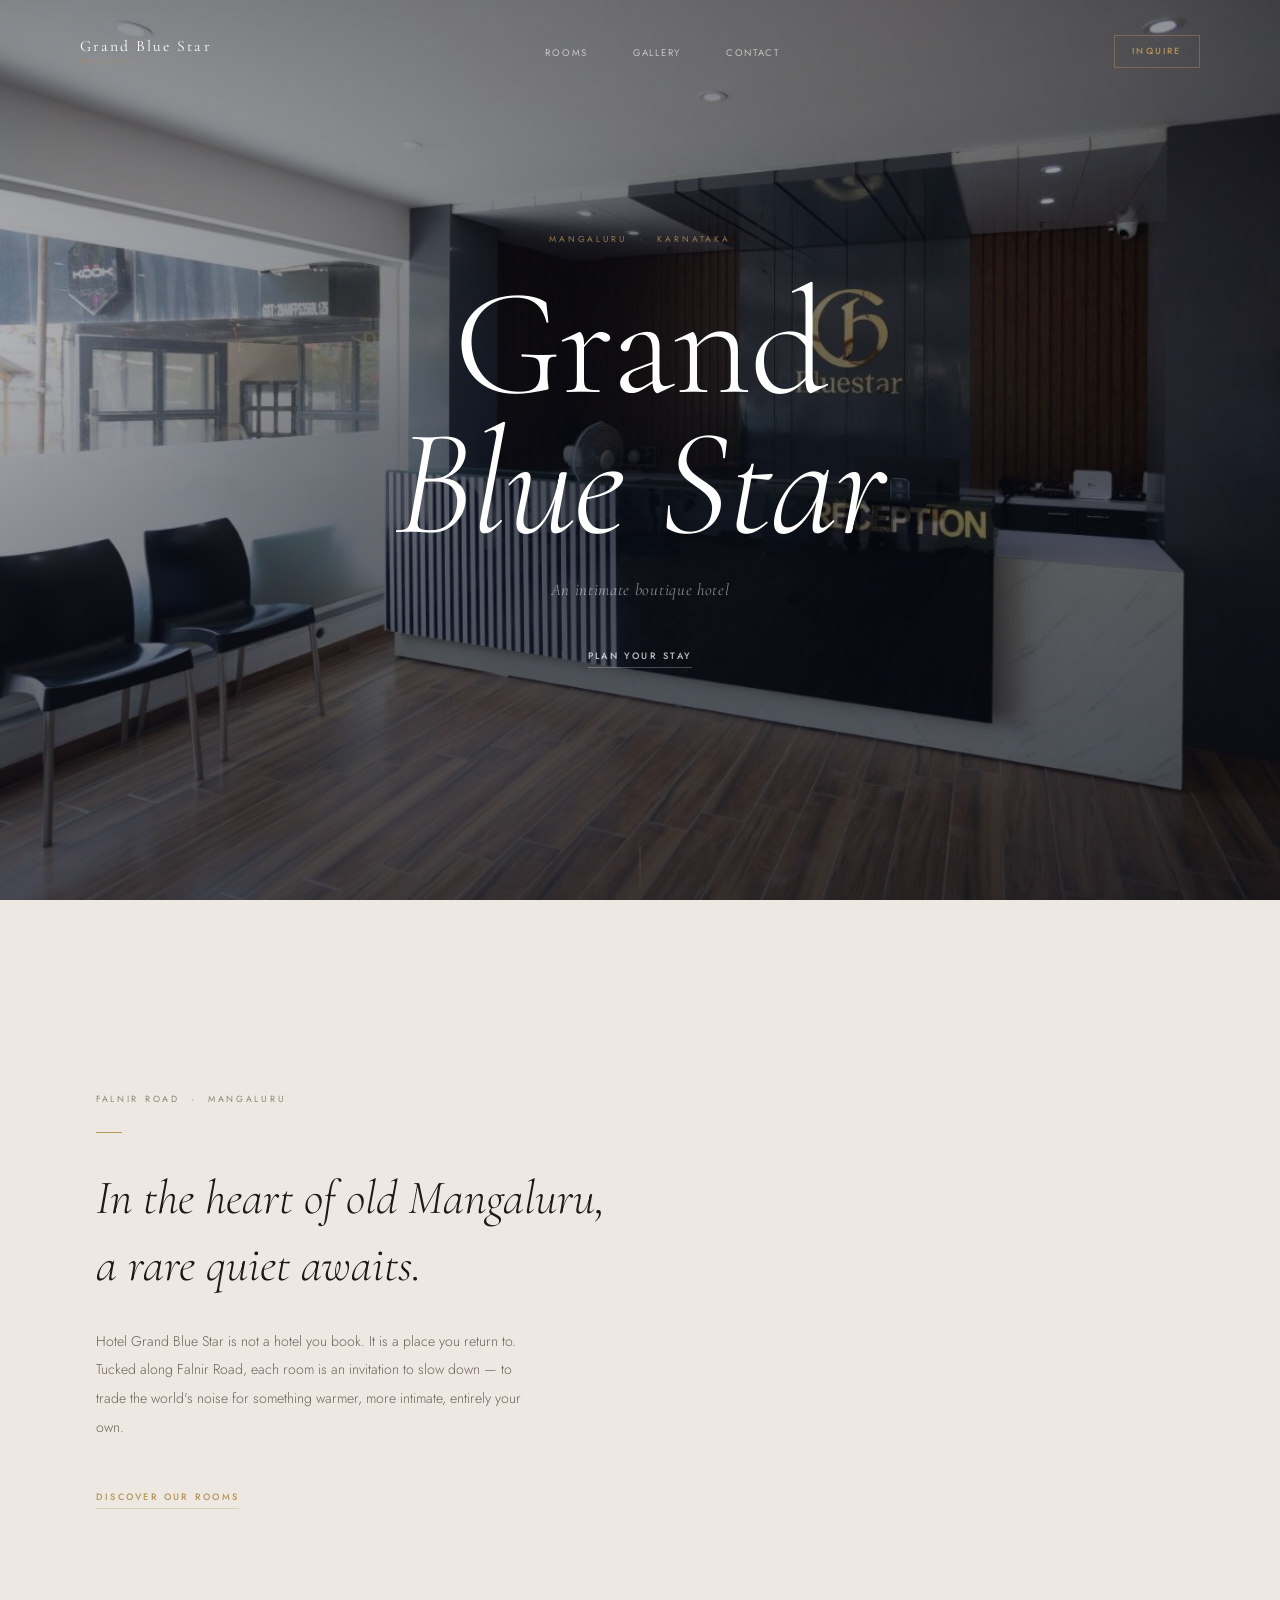
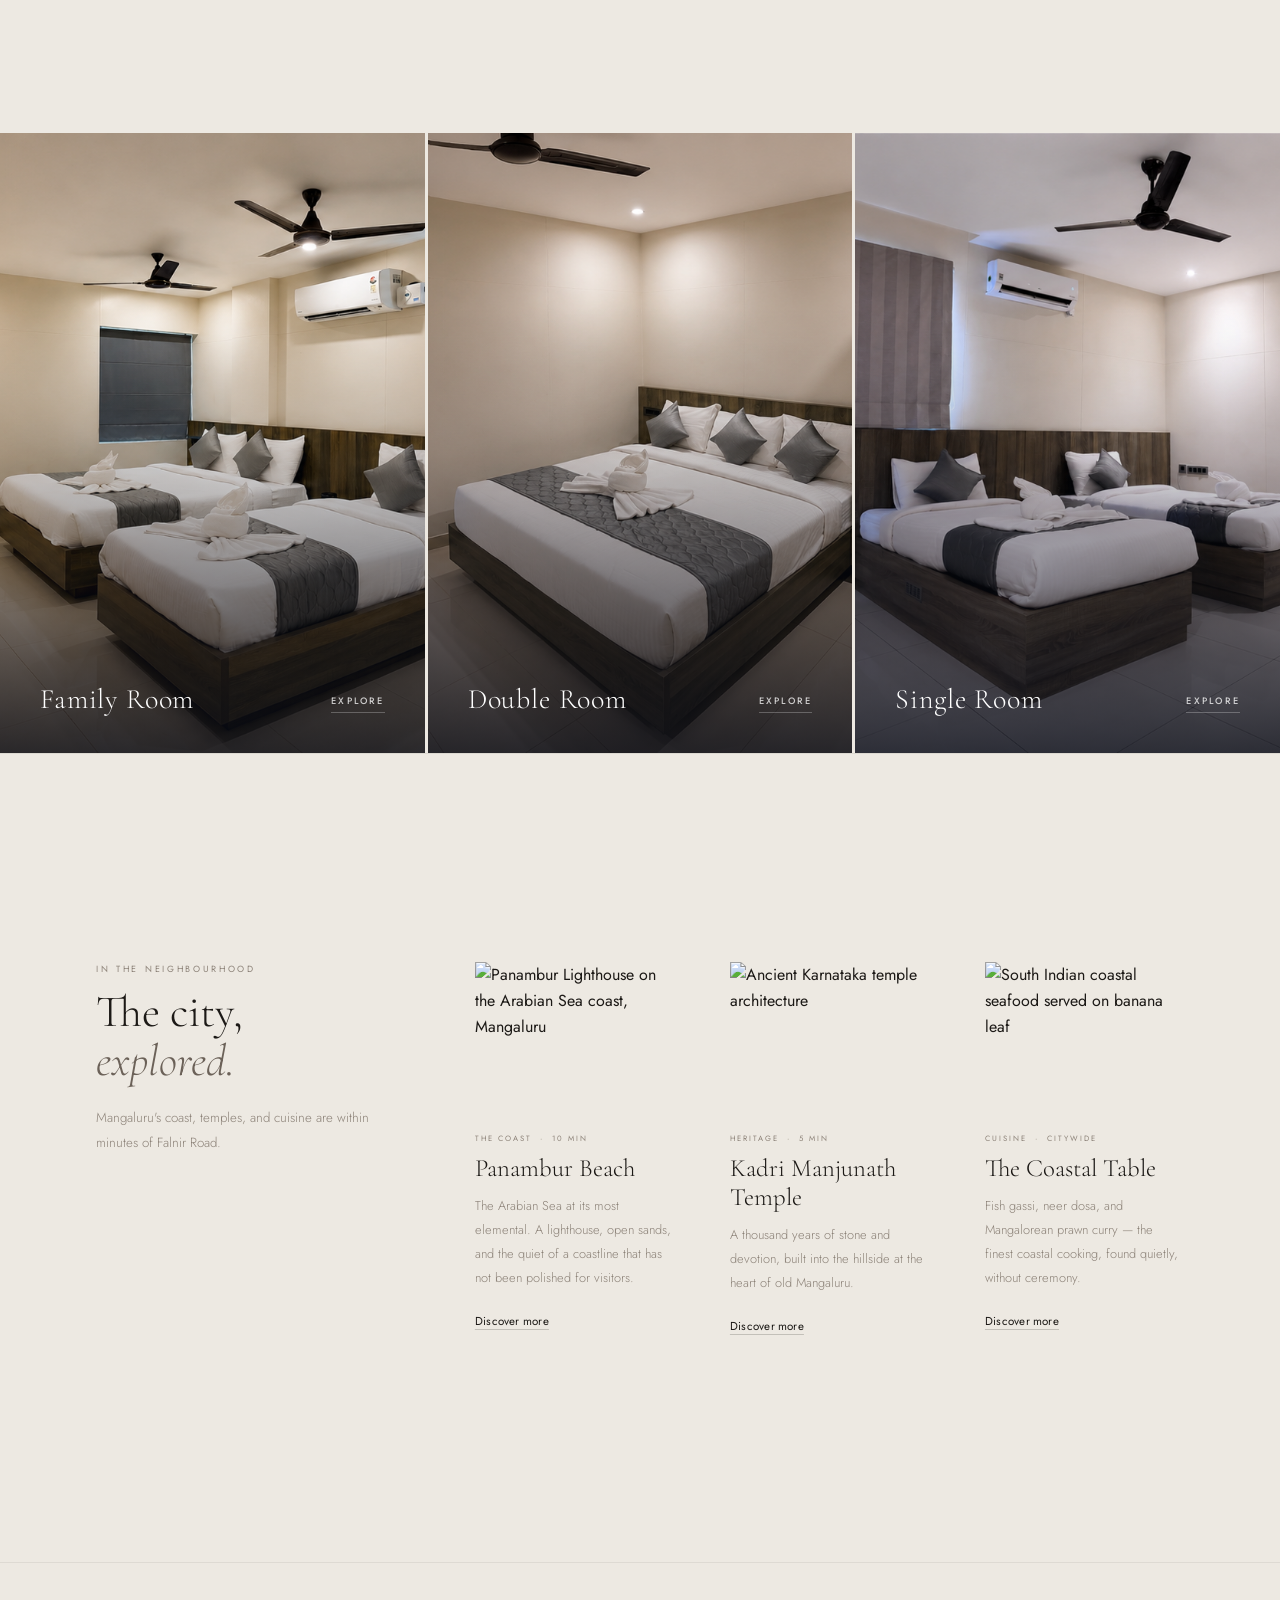
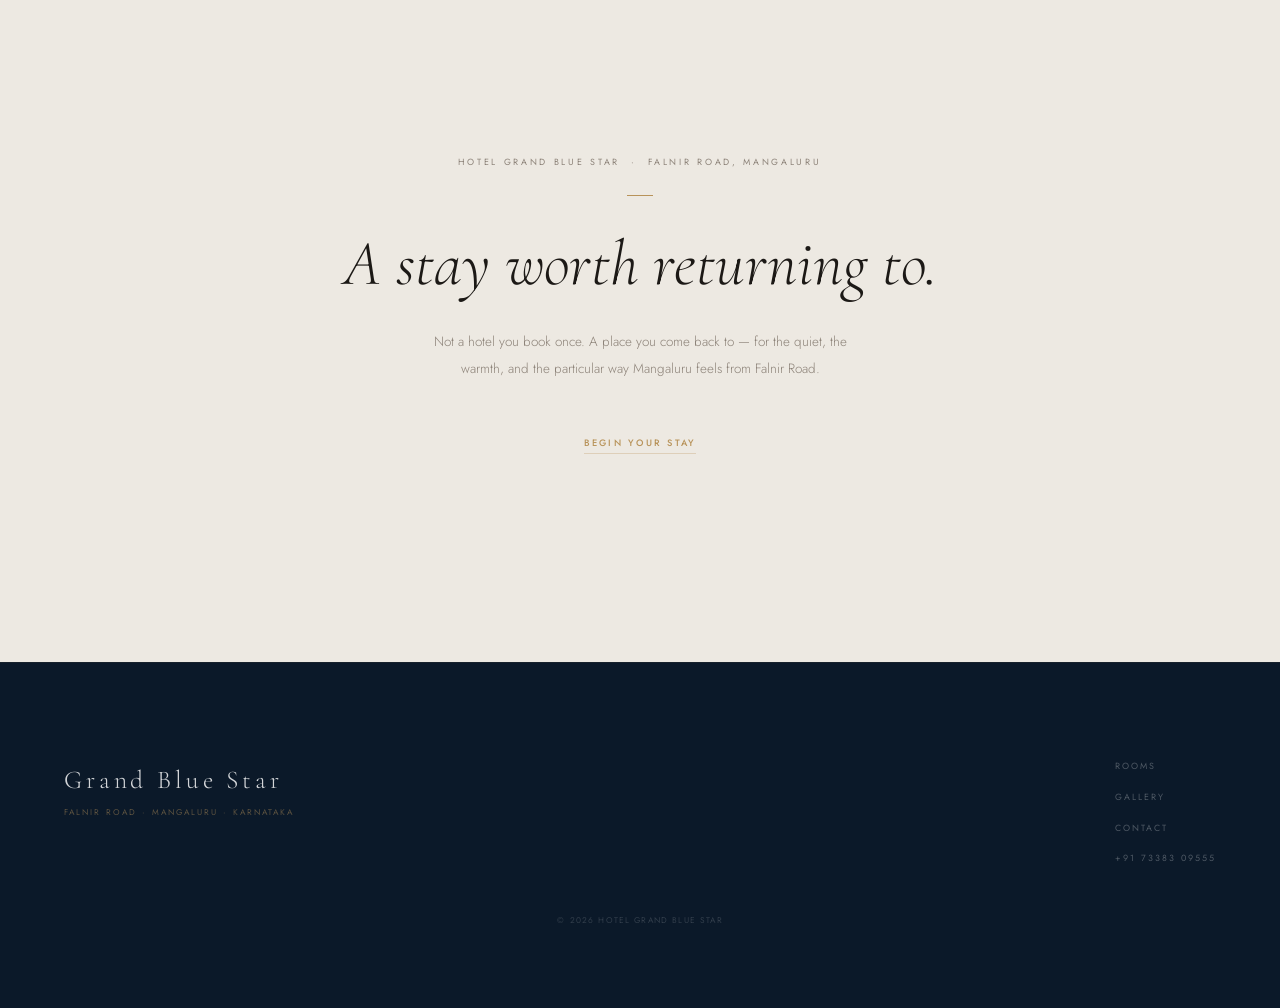
==== commit 62e9b14e: "Unify to one warm parchment colour + Aman editorial layout Colour: - --paper #F8F5F0 -> #EDE9E2 (Ama" ====
--- a/index.html
+++ b/index.html
@@ -134,75 +134,68 @@
 
   <!-- ─── DISCOVER MANGALURU ─── -->
   <section class="h-discover">
-
-    <div class="h-discover-hd reveal">
-      <span class="label">In the Neighbourhood</span>
-      <h2 class="h-discover-title">The city,<br><em>explored.</em></h2>
-    </div>
-
-    <div class="h-discover-grid">
-
-      <a class="h-discover-card h-discover-card--feature reveal" href="contact.html">
-        <div class="h-discover-img">
-          <img src="https://images.pexels.com/photos/5583026/pexels-photo-5583026.jpeg?auto=compress&cs=tinysrgb&w=1600&q=80"
-               alt="Panambur Lighthouse on the Arabian Sea coast, Mangaluru" loading="lazy">
-        </div>
-        <div class="h-discover-body">
-          <span class="h-discover-cat">The Coast &nbsp;·&nbsp; 10 min</span>
-          <h3 class="h-discover-name">Panambur Beach</h3>
-          <p class="h-discover-desc">The Arabian Sea at its most elemental. A lighthouse, open sands, and the quiet of a coastline that has not been polished for visitors.</p>
-        </div>
-      </a>
-
-      <a class="h-discover-card reveal" href="contact.html">
-        <div class="h-discover-img">
-          <img src="https://images.pexels.com/photos/27011317/pexels-photo-27011317.jpeg?auto=compress&cs=tinysrgb&w=900&q=80"
-               alt="Ancient Karnataka temple architecture" loading="lazy">
-        </div>
-        <div class="h-discover-body">
-          <span class="h-discover-cat">Heritage &nbsp;·&nbsp; 5 min</span>
-          <h3 class="h-discover-name">Kadri Manjunath Temple</h3>
-          <p class="h-discover-desc">A thousand years of stone and devotion, built into the hillside at the heart of old Mangaluru.</p>
-        </div>
-      </a>
-
-      <a class="h-discover-card reveal" href="contact.html">
-        <div class="h-discover-img">
-          <img src="https://images.pexels.com/photos/10810652/pexels-photo-10810652.jpeg?auto=compress&cs=tinysrgb&w=900&q=80"
-               alt="South Indian coastal seafood served on banana leaf" loading="lazy">
-        </div>
-        <div class="h-discover-body">
-          <span class="h-discover-cat">Cuisine &nbsp;·&nbsp; Citywide</span>
-          <h3 class="h-discover-name">The Coastal Table</h3>
-          <p class="h-discover-desc">Fish gassi, neer dosa, and prawn curry at corner restaurants that have fed Mangaluru for generations.</p>
-        </div>
-      </a>
-
-      <a class="h-discover-card reveal" href="contact.html">
-        <div class="h-discover-img">
-          <img src="https://images.pexels.com/photos/29913282/pexels-photo-29913282.jpeg?auto=compress&cs=tinysrgb&w=900&q=80"
-               alt="Mangaluru city landmark" loading="lazy">
-        </div>
-        <div class="h-discover-body">
-          <span class="h-discover-cat">Old City &nbsp;·&nbsp; 15 min</span>
-          <h3 class="h-discover-name">Old Mangaluru</h3>
-          <p class="h-discover-desc">Streets that carry the memory of Portuguese traders, Konkani merchants, and centuries of coastal exchange.</p>
-        </div>
-      </a>
-
-    </div>
-
-  </section>
-
-
-  <!-- ─── ATMOSPHERE ─── -->
+    <div class="h-discover-inner">
+
+      <div class="h-discover-hd reveal">
+        <span class="label">In the Neighbourhood</span>
+        <h2 class="h-discover-title">The city,<br><em>explored.</em></h2>
+        <p class="h-discover-intro">Mangaluru's coast, temples, and cuisine are within minutes of Falnir Road.</p>
+      </div>
+
+      <div class="h-discover-cards">
+
+        <a class="h-discover-card reveal" href="contact.html">
+          <div class="h-discover-img">
+            <img src="https://images.pexels.com/photos/5583026/pexels-photo-5583026.jpeg?auto=compress&cs=tinysrgb&w=900&q=80"
+                 alt="Panambur Lighthouse on the Arabian Sea coast, Mangaluru" loading="lazy">
+          </div>
+          <div class="h-discover-body">
+            <span class="h-discover-cat">The Coast &nbsp;·&nbsp; 10 min</span>
+            <h3 class="h-discover-name">Panambur Beach</h3>
+            <p class="h-discover-desc">The Arabian Sea at its most elemental. A lighthouse, open sands, and the quiet of a coastline that has not been polished for visitors.</p>
+            <span class="h-discover-more">Discover more</span>
+          </div>
+        </a>
+
+        <a class="h-discover-card reveal" href="contact.html">
+          <div class="h-discover-img">
+            <img src="https://images.pexels.com/photos/27011317/pexels-photo-27011317.jpeg?auto=compress&cs=tinysrgb&w=900&q=80"
+                 alt="Ancient Karnataka temple architecture" loading="lazy">
+          </div>
+          <div class="h-discover-body">
+            <span class="h-discover-cat">Heritage &nbsp;·&nbsp; 5 min</span>
+            <h3 class="h-discover-name">Kadri Manjunath Temple</h3>
+            <p class="h-discover-desc">A thousand years of stone and devotion, built into the hillside at the heart of old Mangaluru.</p>
+            <span class="h-discover-more">Discover more</span>
+          </div>
+        </a>
+
+        <a class="h-discover-card reveal" href="contact.html">
+          <div class="h-discover-img">
+            <img src="https://images.pexels.com/photos/10810652/pexels-photo-10810652.jpeg?auto=compress&cs=tinysrgb&w=900&q=80"
+                 alt="South Indian coastal seafood served on banana leaf" loading="lazy">
+          </div>
+          <div class="h-discover-body">
+            <span class="h-discover-cat">Cuisine &nbsp;·&nbsp; Citywide</span>
+            <h3 class="h-discover-name">The Coastal Table</h3>
+            <p class="h-discover-desc">Fish gassi, neer dosa, and Mangalorean prawn curry — the finest coastal cooking, found quietly, without ceremony.</p>
+            <span class="h-discover-more">Discover more</span>
+          </div>
+        </a>
+
+      </div>
+    </div>
+  </section>
+
+
+  <!-- ─── STATEMENT ─── -->
   <section class="h-atmo">
     <div class="h-atmo-inner reveal">
-      <span class="label">Hotel Grand Blue Star &nbsp;·&nbsp; Est. Mangaluru</span>
+      <span class="label">Hotel Grand Blue Star &nbsp;·&nbsp; Falnir Road, Mangaluru</span>
       <div class="gold-rule"></div>
-      <h2 class="h-atmo-heading">A stay worth<br><em>returning to.</em></h2>
-      <p class="h-atmo-body">Not a hotel you book once. A place you come back to — for the quiet, for the warmth, for the particular way Mangaluru feels from Falnir Road.</p>
-      <a href="contact.html" class="cta cta--light">Begin Your Stay &rarr;</a>
+      <h2 class="h-atmo-heading">A stay worth returning to.</h2>
+      <p class="h-atmo-body">Not a hotel you book once. A place you come back to — for the quiet, the warmth, and the particular way Mangaluru feels from Falnir Road.</p>
+      <a href="contact.html" class="cta">Begin Your Stay</a>
     </div>
   </section>
 
--- a/styles.css
+++ b/styles.css
@@ -5,11 +5,11 @@
 
 /* ── TOKENS ─────────────────────────────────────────────────── */
 :root {
-  --ink:    #0E0D0C;
-  --paper:  #F8F5F0;
-  --linen:  #EEEADF;
+  --ink:    #1C1916;
+  --paper:  #EDE9E2;
+  --linen:  #E6E1D8;
   --gold:   #B8935A;
-  --fog:    #9A9188;
+  --fog:    #8C8278;
   --stone:  #6B6158;
   --dark:   #0B1929;
 
@@ -865,42 +865,51 @@
 }
 
 
-/* ── HOME DISCOVER (Editorial Mangaluru) ───────────────────── */
+/* ── HOME DISCOVER (Editorial — Aman-style) ─────────────────── */
 .h-discover {
   background: var(--paper);
   padding: 9rem 1.75rem 10rem;
-  border-top: 1px solid var(--linen);
-}
+  border-top: 1px solid rgba(28,25,22,0.08);
+}
+
+/* Mobile: heading stacked above cards */
 .h-discover-hd {
-  max-width: 560px;
-  margin-bottom: 4.5rem;
+  margin-bottom: 4rem;
 }
 .h-discover-hd .label { margin-bottom: 0.7rem; }
 .h-discover-title {
   font-family: var(--serif);
-  font-size: clamp(2.2rem, 7vw, 3.8rem);
-  font-weight: 300;
-  color: var(--ink);
-  line-height: 1.05;
+  font-size: clamp(2rem, 6vw, 2.8rem);
+  font-weight: 300;
+  color: var(--ink);
+  line-height: 1.1;
   margin-top: 0.4rem;
+  margin-bottom: 1.2rem;
 }
 .h-discover-title em { font-style: italic; color: var(--stone); }
-
-.h-discover-grid {
+.h-discover-intro {
+  font-size: 0.83rem;
+  font-weight: 300;
+  color: var(--fog);
+  line-height: 1.9;
+  max-width: 340px;
+}
+
+/* Cards grid */
+.h-discover-cards {
   display: grid;
   grid-template-columns: 1fr;
-  gap: 4rem;
-}
-
+  gap: 3.5rem;
+}
 .h-discover-card { display: block; }
 
 .h-discover-img {
   overflow: hidden;
-  margin-bottom: 1.6rem;
+  margin-bottom: 1.4rem;
 }
 .h-discover-img img {
   width: 100%;
-  aspect-ratio: 3 / 2;
+  aspect-ratio: 4 / 3;
   object-fit: cover;
   display: block;
   transition: transform 1.4s var(--ease);
@@ -909,57 +918,71 @@
 
 .h-discover-cat {
   font-family: var(--sans);
-  font-size: 0.5rem;
-  letter-spacing: 0.28em;
-  text-transform: uppercase;
-  color: var(--gold);
+  font-size: 0.48rem;
+  letter-spacing: 0.26em;
+  text-transform: uppercase;
+  color: var(--fog);
   display: block;
-  margin-bottom: 0.55rem;
+  margin-bottom: 0.5rem;
 }
 .h-discover-name {
   font-family: var(--serif);
-  font-size: clamp(1.35rem, 4vw, 1.75rem);
+  font-size: clamp(1.25rem, 3.5vw, 1.55rem);
   font-weight: 300;
   color: var(--ink);
   line-height: 1.18;
-  margin-bottom: 0.75rem;
-  transition: color 0.3s;
-}
-.h-discover-card:hover .h-discover-name { color: var(--gold); }
+  margin-bottom: 0.65rem;
+}
 .h-discover-desc {
-  font-size: 0.82rem;
+  font-size: 0.8rem;
   font-weight: 300;
   color: var(--fog);
-  line-height: 1.95;
-  max-width: 380px;
-}
-
-/* ── HOME ATMOSPHERE (dark section) ────────────────────────── */
+  line-height: 1.9;
+  margin-bottom: 1rem;
+}
+.h-discover-more {
+  display: inline-block;
+  font-family: var(--sans);
+  font-size: 0.72rem;
+  font-weight: 400;
+  color: var(--ink);
+  text-decoration: underline;
+  text-decoration-color: rgba(28,25,22,0.2);
+  text-underline-offset: 4px;
+  letter-spacing: 0.02em;
+  transition: text-decoration-color 0.3s;
+}
+.h-discover-card:hover .h-discover-more { text-decoration-color: var(--ink); }
+
+/* ── HOME STATEMENT CTA ──────────────────────────────────────── */
 .h-atmo {
-  background: var(--dark);
-  padding: 8rem 1.75rem 9rem;
-  border-top: 1px solid rgba(184,147,90,0.08);
-}
-.h-atmo-inner { max-width: 560px; }
-.h-atmo-inner .label { color: rgba(184,147,90,0.5); }
-.h-atmo-inner .gold-rule { background: rgba(184,147,90,0.35); }
+  background: var(--paper);
+  padding: 9rem 1.75rem 10rem;
+  border-top: 1px solid rgba(28,25,22,0.07);
+  text-align: center;
+}
+.h-atmo-inner { max-width: 640px; margin: 0 auto; }
+.h-atmo-inner .label { color: var(--fog); }
+.h-atmo-inner .gold-rule { margin: 1.6rem auto 2rem; }
 .h-atmo-heading {
   font-family: var(--serif);
-  font-size: clamp(2.5rem, 8vw, 4.5rem);
-  font-weight: 300;
-  color: rgba(255,255,255,0.88);
-  line-height: 1.1;
-  margin-top: 0.5rem;
+  font-style: italic;
+  font-size: clamp(2.2rem, 6vw, 4rem);
+  font-weight: 300;
+  color: var(--ink);
+  line-height: 1.12;
   margin-bottom: 1.8rem;
 }
-.h-atmo-heading em { font-style: italic; color: var(--gold); }
+.h-atmo-heading em { font-style: normal; color: var(--stone); }
 .h-atmo-body {
-  font-size: 0.88rem;
-  font-weight: 300;
-  color: rgba(255,255,255,0.36);
+  font-size: 0.84rem;
+  font-weight: 300;
+  color: var(--fog);
   line-height: 2;
   margin-bottom: 2.8rem;
-  max-width: 400px;
+  max-width: 420px;
+  margin-left: auto;
+  margin-right: auto;
 }
 
 /* ── PREFERS REDUCED MOTION ─────────────────────────────────── */
@@ -1013,12 +1036,9 @@
   .gl-grid { padding: 0 0 8rem; gap: 4px; grid-template-columns: repeat(3, 1fr); }
   .gl-item:not(.gl-item--wide) img { aspect-ratio: 3 / 4; }
 
-  /* Home discover */
+  /* Home discover — tablet: 3-col card grid */
   .h-discover { padding: 11rem 4rem 12rem; }
-  .h-discover-hd { margin-bottom: 6rem; }
-  .h-discover-grid { grid-template-columns: 1fr 1fr; gap: 5rem 3rem; }
-  .h-discover-card--feature { grid-column: 1 / -1; }
-  .h-discover-card--feature .h-discover-img img { aspect-ratio: 16 / 7; }
+  .h-discover-cards { grid-template-columns: repeat(3, 1fr); gap: 2.5rem; }
 
   /* Home atmosphere */
   .h-atmo { padding: 10rem 4rem 11rem; }
@@ -1057,10 +1077,20 @@
   .h-room-label { bottom: 2.5rem; left: 2.5rem; right: 2.5rem; }
   .h-room-name { font-size: 1.75rem; }
 
+  /* Home discover — desktop: Aman layout — heading left, 3 cards right */
   .h-discover { padding: 12rem 5.5rem 13rem; }
-  .h-discover-grid { grid-template-columns: repeat(3, 1fr); gap: 6rem 3.5rem; }
-  .h-discover-card--feature { grid-column: 1 / -1; }
-  .h-discover-card--feature .h-discover-img img { aspect-ratio: 21 / 8; }
+  .h-discover-inner {
+    display: flex;
+    gap: 6rem;
+    align-items: flex-start;
+  }
+  .h-discover-hd {
+    flex: 0 0 26%;
+    margin-bottom: 0;
+    position: sticky;
+    top: 7rem;
+  }
+  .h-discover-cards { flex: 1; gap: 3rem; }
 
   .h-atmo { padding: 11rem 5.5rem 12rem; }
 
@@ -1092,7 +1122,7 @@
   .h-rooms-name { font-size: 2rem; }
 
   .h-discover { padding: 13rem 6rem 14rem; }
-  .h-discover-grid { gap: 7rem 4rem; }
+  .h-discover-cards { gap: 3.5rem; }
 
   .h-atmo { padding: 12rem 6rem 13rem; }
 
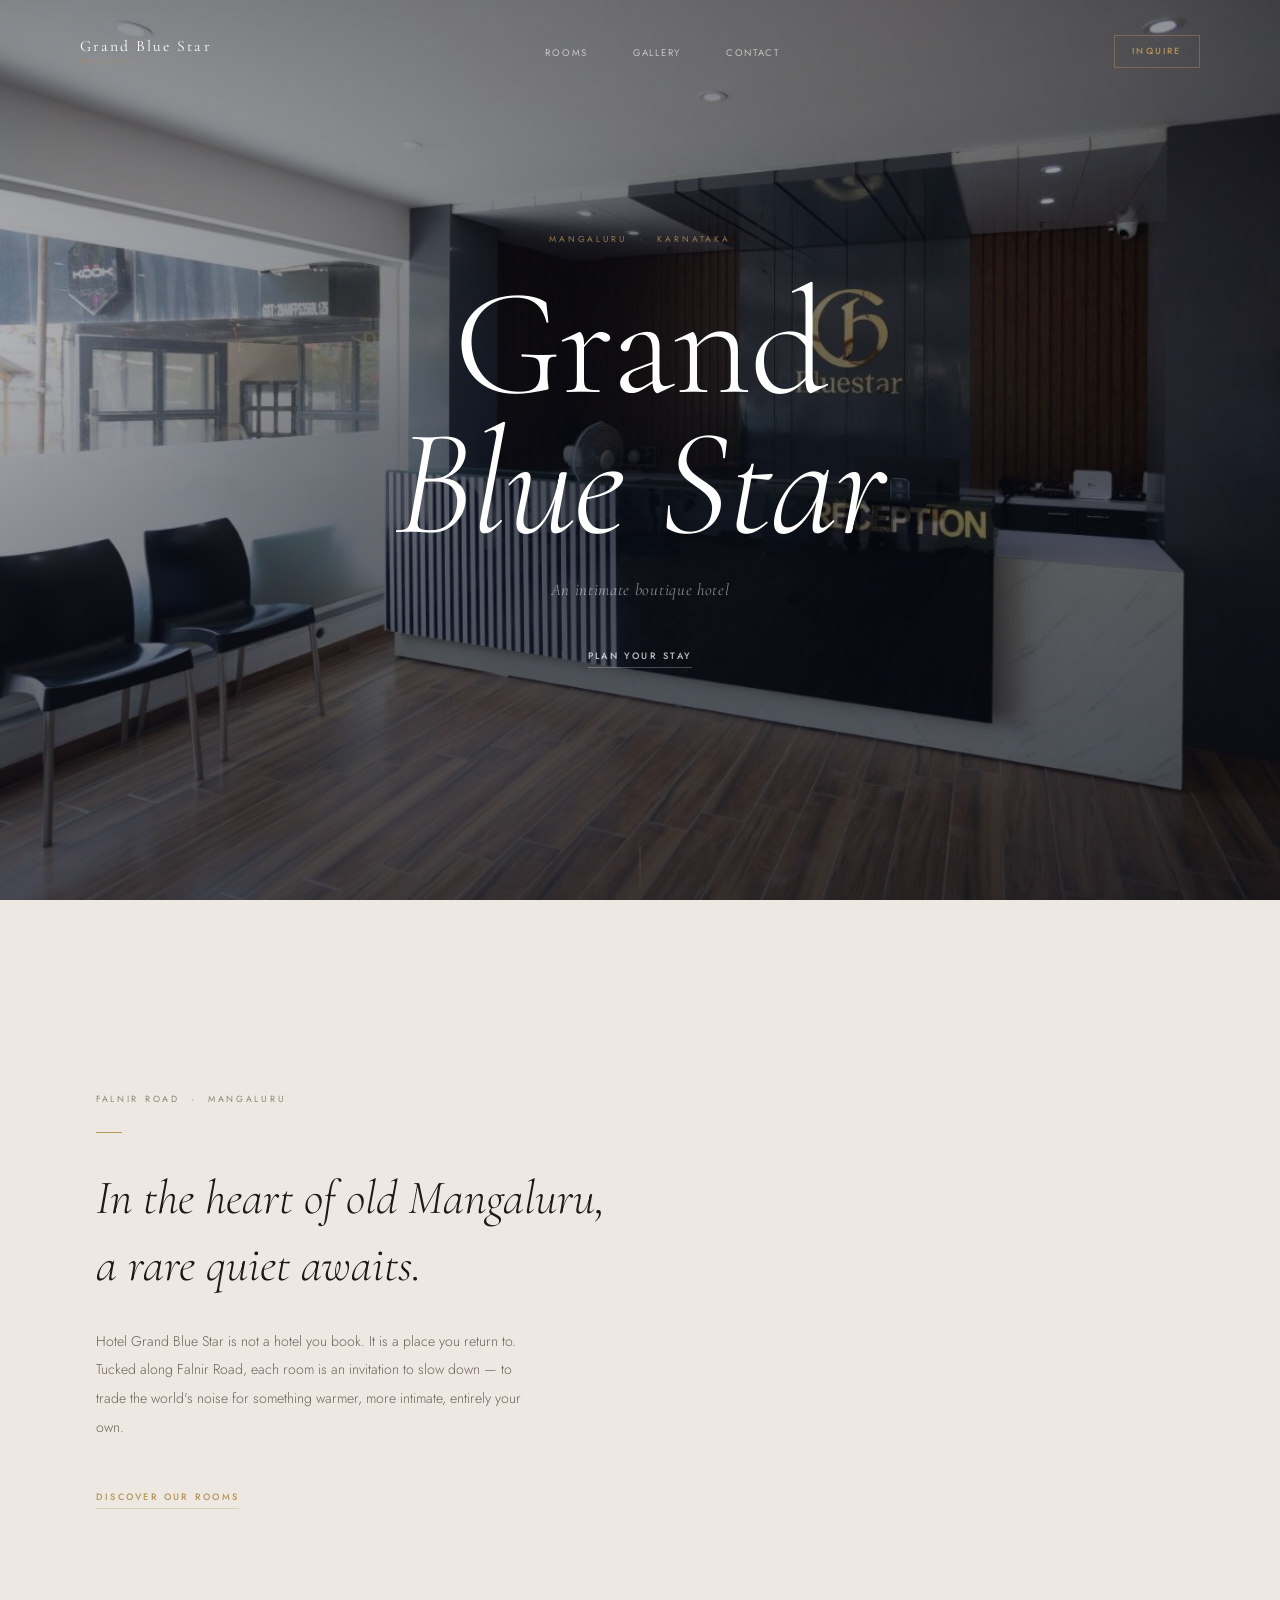
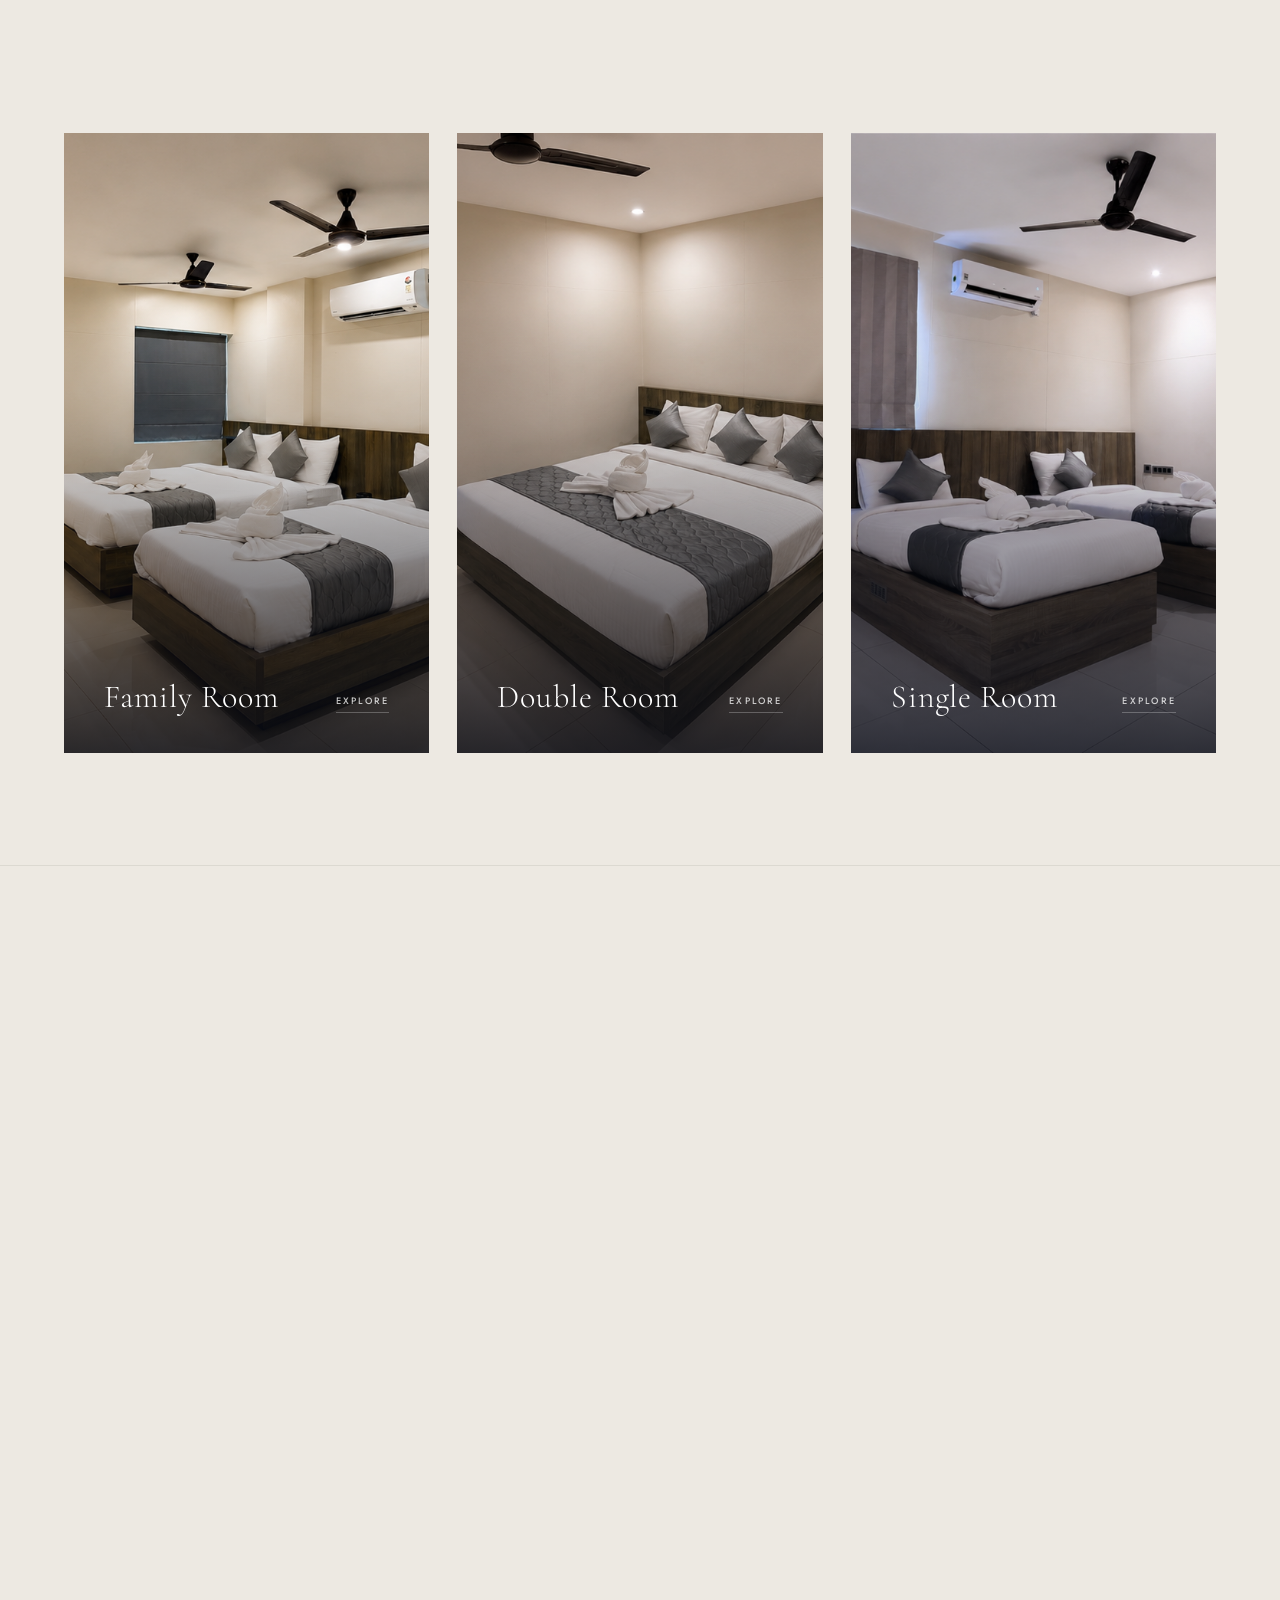
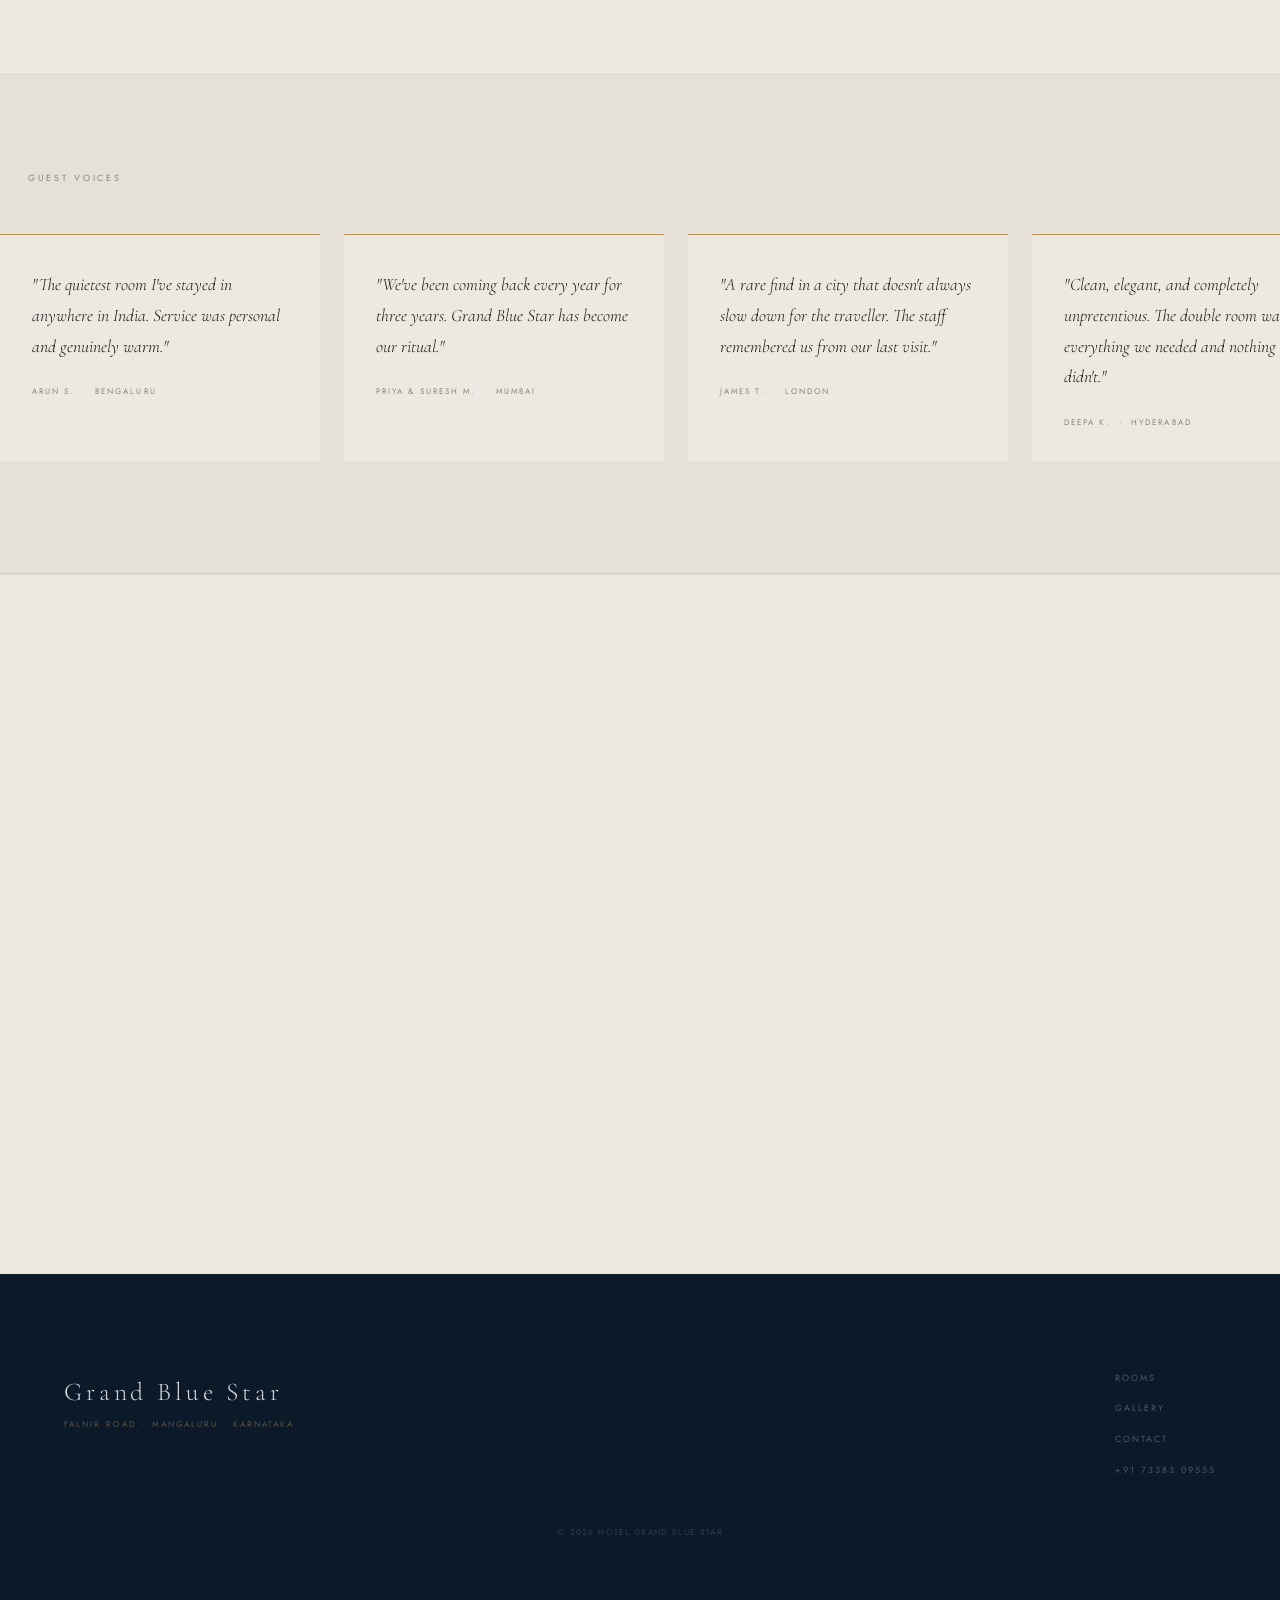
==== commit 4534a282: "Add infinite auto-scrolling guest review carousel - 5 real guest quotes with author + city attributi" ====
--- a/index.html
+++ b/index.html
@@ -188,6 +188,70 @@
   </section>
 
 
+  <!-- ─── REVIEWS CAROUSEL ─── -->
+  <section class="h-reviews" aria-label="Guest reviews">
+    <div class="h-reviews-hd">
+      <span class="label">Guest Voices</span>
+    </div>
+    <div class="h-reviews-outer">
+      <div class="h-reviews-track">
+
+        <figure class="h-review">
+          <blockquote class="h-review-quote">"The quietest room I've stayed in anywhere in India. Service was personal and genuinely warm."</blockquote>
+          <figcaption class="h-review-author">Arun S. &nbsp;·&nbsp; Bengaluru</figcaption>
+        </figure>
+
+        <figure class="h-review">
+          <blockquote class="h-review-quote">"We've been coming back every year for three years. Grand Blue Star has become our ritual."</blockquote>
+          <figcaption class="h-review-author">Priya &amp; Suresh M. &nbsp;·&nbsp; Mumbai</figcaption>
+        </figure>
+
+        <figure class="h-review">
+          <blockquote class="h-review-quote">"A rare find in a city that doesn't always slow down for the traveller. The staff remembered us from our last visit."</blockquote>
+          <figcaption class="h-review-author">James T. &nbsp;·&nbsp; London</figcaption>
+        </figure>
+
+        <figure class="h-review">
+          <blockquote class="h-review-quote">"Clean, elegant, and completely unpretentious. The double room was everything we needed and nothing we didn't."</blockquote>
+          <figcaption class="h-review-author">Deepa K. &nbsp;·&nbsp; Hyderabad</figcaption>
+        </figure>
+
+        <figure class="h-review">
+          <blockquote class="h-review-quote">"Mangaluru's finest secret. Woke up to the sound of the city and felt entirely at ease."</blockquote>
+          <figcaption class="h-review-author">Rahul N. &nbsp;·&nbsp; Kochi</figcaption>
+        </figure>
+
+        <!-- Duplicate set for seamless loop -->
+        <figure class="h-review" aria-hidden="true">
+          <blockquote class="h-review-quote">"The quietest room I've stayed in anywhere in India. Service was personal and genuinely warm."</blockquote>
+          <figcaption class="h-review-author">Arun S. &nbsp;·&nbsp; Bengaluru</figcaption>
+        </figure>
+
+        <figure class="h-review" aria-hidden="true">
+          <blockquote class="h-review-quote">"We've been coming back every year for three years. Grand Blue Star has become our ritual."</blockquote>
+          <figcaption class="h-review-author">Priya &amp; Suresh M. &nbsp;·&nbsp; Mumbai</figcaption>
+        </figure>
+
+        <figure class="h-review" aria-hidden="true">
+          <blockquote class="h-review-quote">"A rare find in a city that doesn't always slow down for the traveller. The staff remembered us from our last visit."</blockquote>
+          <figcaption class="h-review-author">James T. &nbsp;·&nbsp; London</figcaption>
+        </figure>
+
+        <figure class="h-review" aria-hidden="true">
+          <blockquote class="h-review-quote">"Clean, elegant, and completely unpretentious. The double room was everything we needed and nothing we didn't."</blockquote>
+          <figcaption class="h-review-author">Deepa K. &nbsp;·&nbsp; Hyderabad</figcaption>
+        </figure>
+
+        <figure class="h-review" aria-hidden="true">
+          <blockquote class="h-review-quote">"Mangaluru's finest secret. Woke up to the sound of the city and felt entirely at ease."</blockquote>
+          <figcaption class="h-review-author">Rahul N. &nbsp;·&nbsp; Kochi</figcaption>
+        </figure>
+
+      </div>
+    </div>
+  </section>
+
+
   <!-- ─── STATEMENT ─── -->
   <section class="h-atmo">
     <div class="h-atmo-inner reveal">
--- a/styles.css
+++ b/styles.css
@@ -463,13 +463,13 @@
 /* ── HOME ROOMS PREVIEW ─────────────────────────────────────── */
 .h-rooms {
   background: var(--paper);
-  padding: 0;
+  padding: 0 1.5rem 4rem;
 }
 
 .h-rooms-grid {
   display: flex;
   flex-direction: column;
-  gap: 3px;
+  gap: 1.25rem;
 }
 
 .h-room {
@@ -954,6 +954,66 @@
 }
 .h-discover-card:hover .h-discover-more { text-decoration-color: var(--ink); }
 
+/* ── HOME REVIEWS CAROUSEL ──────────────────────────────────── */
+.h-reviews {
+  background: var(--linen);
+  padding: 6rem 0 7rem;
+  border-top: 1px solid rgba(28,25,22,0.07);
+  border-bottom: 1px solid rgba(28,25,22,0.07);
+  overflow: hidden;
+}
+.h-reviews-hd {
+  padding: 0 1.75rem 3rem;
+}
+
+.h-reviews-outer { overflow: hidden; }
+
+.h-reviews-track {
+  display: flex;
+  gap: 1.5rem;
+  width: max-content;
+  animation: reviews-scroll 55s linear infinite;
+}
+.h-reviews-track:hover { animation-play-state: paused; }
+
+@keyframes reviews-scroll {
+  from { transform: translateX(0); }
+  to   { transform: translateX(-50%); }
+}
+
+.h-review {
+  flex-shrink: 0;
+  width: min(320px, 78vw);
+  background: var(--paper);
+  padding: 2.2rem 2rem 2rem;
+  border-top: 1px solid var(--gold);
+  margin: 0;
+}
+
+.h-review-quote {
+  font-family: var(--serif);
+  font-style: italic;
+  font-size: clamp(0.95rem, 2.2vw, 1.1rem);
+  font-weight: 300;
+  color: var(--ink);
+  line-height: 1.75;
+  margin-bottom: 1.4rem;
+  quotes: none;
+}
+
+.h-review-author {
+  font-family: var(--sans);
+  font-size: 0.5rem;
+  letter-spacing: 0.26em;
+  text-transform: uppercase;
+  color: var(--fog);
+  display: block;
+}
+
+@media (prefers-reduced-motion: reduce) {
+  .h-reviews-track { animation: none; }
+}
+
 /* ── HOME STATEMENT CTA ──────────────────────────────────────── */
 .h-atmo {
   background: var(--paper);
@@ -1008,10 +1068,10 @@
   .h-brand { padding: 10rem 4rem 12rem; }
 
   /* Home rooms — 3 columns */
-  .h-rooms { padding: 0; }
+  .h-rooms { padding: 0 2.5rem 5rem; }
   .h-rooms-grid {
     flex-direction: row;
-    gap: 3px;
+    gap: 1.25rem;
   }
   .h-room { flex: 1; }
   .h-room-img img { aspect-ratio: unset; width: 100%; height: 62vw; max-height: 600px; object-fit: cover; }
@@ -1073,6 +1133,8 @@
 
   .h-brand { padding: 11rem 5rem 13rem; }
 
+  .h-rooms { padding: 0 3.5rem 6rem; }
+  .h-rooms-grid { gap: 1.5rem; }
   .h-room-img img { height: 52vw; max-height: 620px; }
   .h-room-label { bottom: 2.5rem; left: 2.5rem; right: 2.5rem; }
   .h-room-name { font-size: 1.75rem; }
@@ -1119,7 +1181,9 @@
   .nav--solid { padding: 1.2rem 5rem !important; }
 
   .h-brand { padding: 12rem 6rem 14rem; }
-  .h-rooms-name { font-size: 2rem; }
+  .h-rooms { padding: 0 4rem 7rem; }
+  .h-rooms-grid { gap: 1.75rem; }
+  .h-room-name { font-size: 2rem; }
 
   .h-discover { padding: 13rem 6rem 14rem; }
   .h-discover-cards { gap: 3.5rem; }
